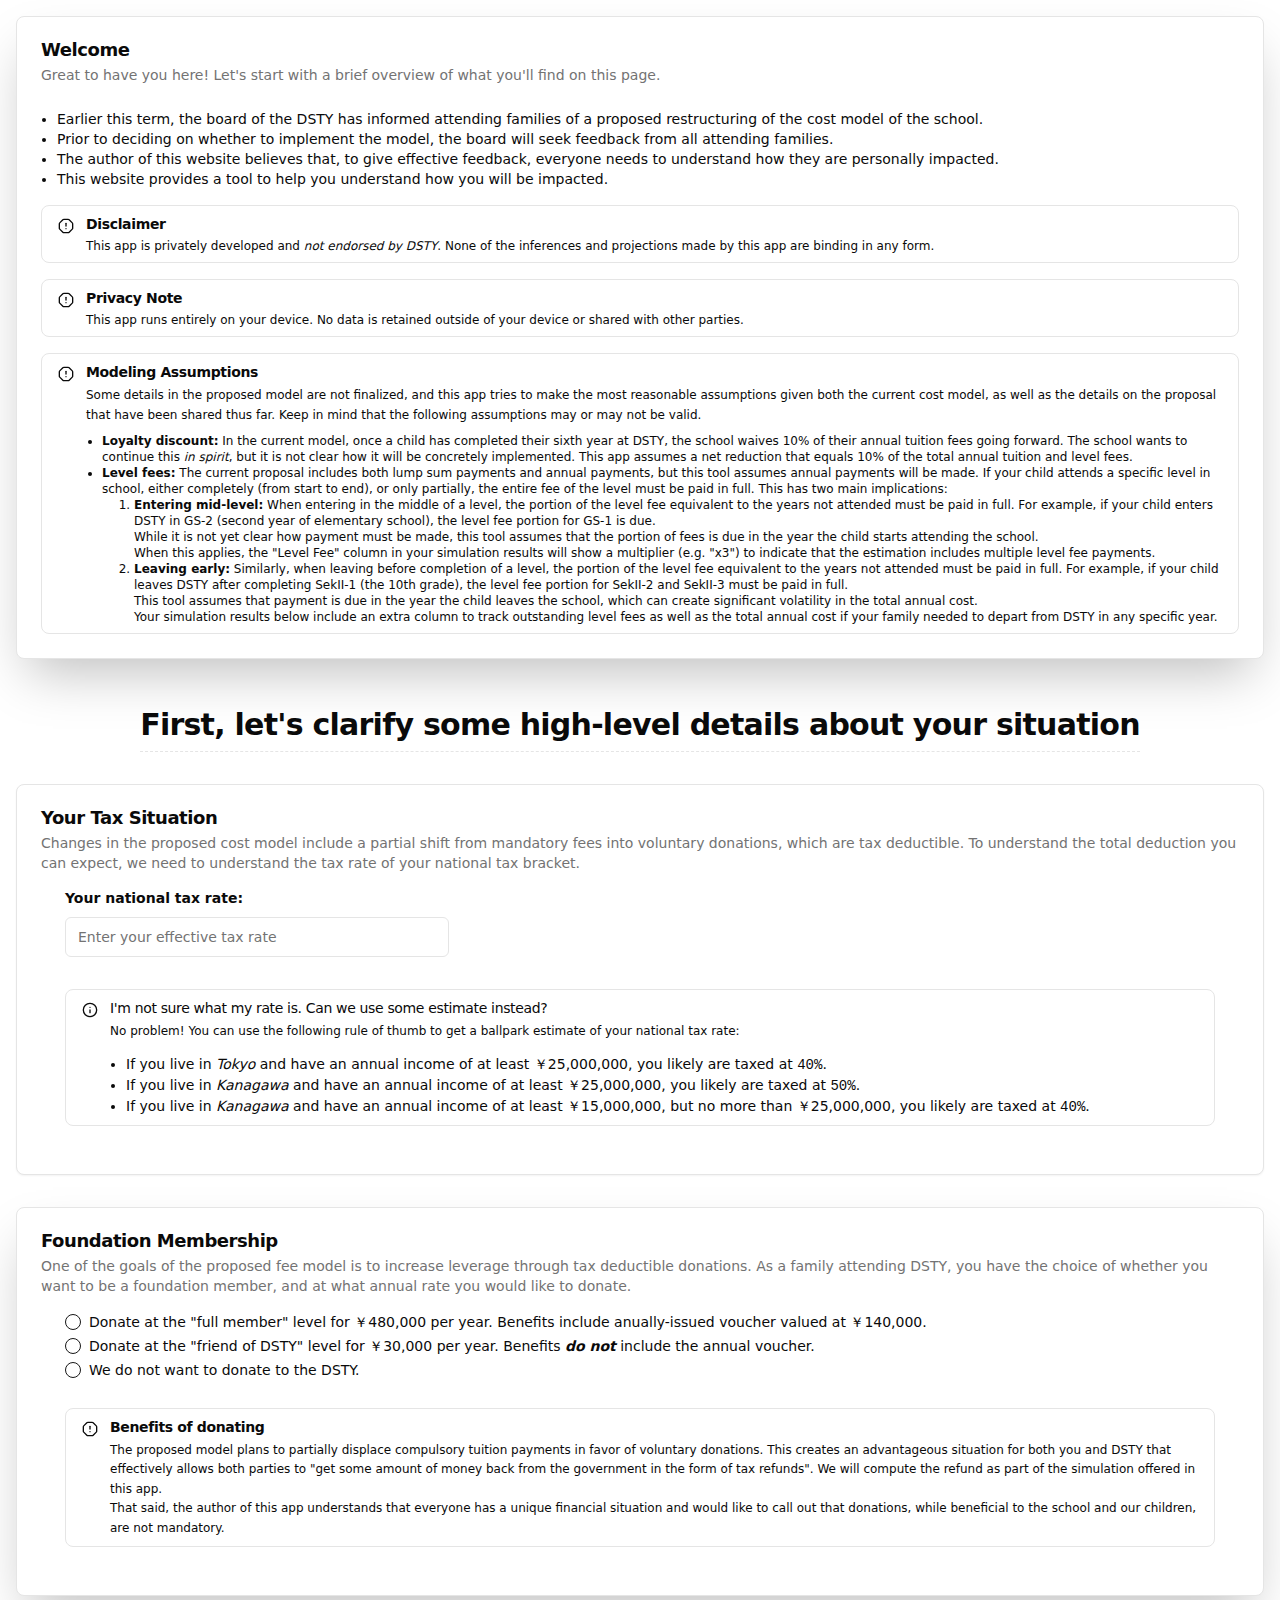
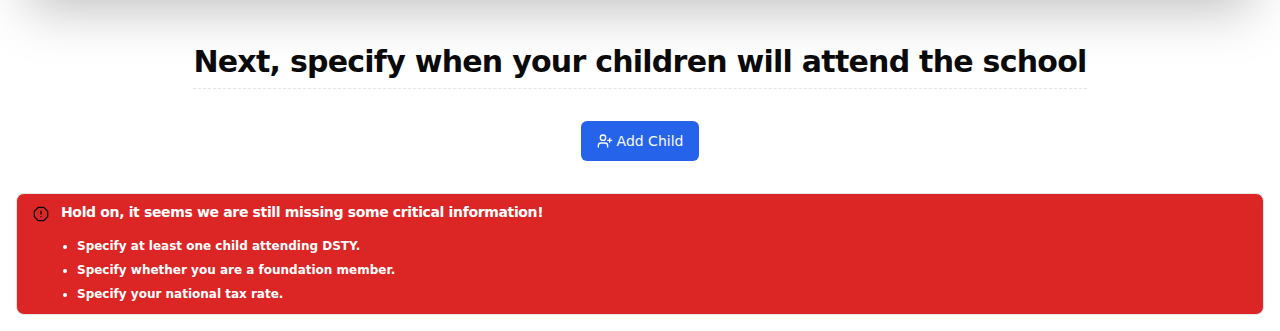
==== dsty-cost/index.html @ f6eeacec "Deployment" ====
<!doctype html>
<html lang="en">
	<head>
		<meta charset="utf-8" />
		<link rel="icon" href="./favicon.png" />
		<meta name="viewport" content="width=device-width, initial-scale=1" />
		
		<link href="./_app/immutable/assets/0.C9c85RGm.css" rel="stylesheet">
		<link rel="modulepreload" href="./_app/immutable/entry/start.CgI38DtN.js">
		<link rel="modulepreload" href="./_app/immutable/chunks/entry.B5FJJ1nX.js">
		<link rel="modulepreload" href="./_app/immutable/chunks/scheduler.CDht6vrz.js">
		<link rel="modulepreload" href="./_app/immutable/chunks/index.BHd5sWcu.js">
		<link rel="modulepreload" href="./_app/immutable/entry/app.DnILCMfN.js">
		<link rel="modulepreload" href="./_app/immutable/chunks/index.CcpPSAOg.js">
		<link rel="modulepreload" href="./_app/immutable/nodes/0.DzykIVq_.js">
		<link rel="modulepreload" href="./_app/immutable/nodes/2.BL4Ahb6k.js">
	</head>
	<body data-sveltekit-preload-data="hover">
		<div style="display: contents">  <main class="flex flex-col gap-8 p-4"><div class="rounded-lg border bg-card text-card-foreground shadow-2xl"><div class="flex flex-col space-y-1.5 p-6"><h3 class="text-lg font-semibold leading-none tracking-tight">Welcome</h3> <p class="text-sm text-muted-foreground">Great to have you here! Let&#39;s start with a brief overview of what you&#39;ll find on this page.</p></div> <div class="p-6 pt-0 flex flex-col gap-4"><ul class="list-disc pl-4 text-sm" data-svelte-h="svelte-hbe5k3"><li>Earlier this term, the board of the DSTY has informed attending families of a proposed
				restructuring of the cost model of the school.</li> <li>Prior to deciding on whether to implement the model, the board will seek feedback from all
				attending families.</li> <li>The author of this website believes that, to give effective feedback, everyone needs to
				understand how they are personally impacted.</li> <li>This website provides a tool to help you understand how you will be impacted.</li></ul> <div class="[&amp;>svg]:text-foreground relative w-full rounded-lg border [&amp;:has(svg)]:pl-11 [&amp;>svg+div]:translate-y-[-3px] [&amp;>svg]:absolute [&amp;>svg]:left-4 [&amp;>svg]:top-4 bg-background text-foreground p-2" role="alert"><svg xmlns="http://www.w3.org/2000/svg" width="24" height="24" viewBox="0 0 24 24" fill="none" stroke="currentColor" stroke-width="2" stroke-linecap="round" stroke-linejoin="round" class="lucide-icon lucide lucide-octagon-alert -mt-1 h-4 w-4"><path d="M12 16h.01"></path><path d="M12 8v4"></path><path d="M15.312 2a2 2 0 0 1 1.414.586l4.688 4.688A2 2 0 0 1 22 8.688v6.624a2 2 0 0 1-.586 1.414l-4.688 4.688a2 2 0 0 1-1.414.586H8.688a2 2 0 0 1-1.414-.586l-4.688-4.688A2 2 0 0 1 2 15.312V8.688a2 2 0 0 1 .586-1.414l4.688-4.688A2 2 0 0 1 8.688 2z"></path></svg> <h5 class="mb-1 tracking-tight text-sm font-bold">Disclaimer</h5> <div class="[&amp;_p]:leading-relaxed text-xs">This app is privately developed and <i data-svelte-h="svelte-8dtnnm">not endorsed by DSTY</i>. None of the inferences and
				projections made by this app are binding in any form.</div></div> <div class="[&amp;>svg]:text-foreground relative w-full rounded-lg border [&amp;:has(svg)]:pl-11 [&amp;>svg+div]:translate-y-[-3px] [&amp;>svg]:absolute [&amp;>svg]:left-4 [&amp;>svg]:top-4 bg-background text-foreground p-2" role="alert"><svg xmlns="http://www.w3.org/2000/svg" width="24" height="24" viewBox="0 0 24 24" fill="none" stroke="currentColor" stroke-width="2" stroke-linecap="round" stroke-linejoin="round" class="lucide-icon lucide lucide-octagon-alert -mt-1 h-4 w-4"><path d="M12 16h.01"></path><path d="M12 8v4"></path><path d="M15.312 2a2 2 0 0 1 1.414.586l4.688 4.688A2 2 0 0 1 22 8.688v6.624a2 2 0 0 1-.586 1.414l-4.688 4.688a2 2 0 0 1-1.414.586H8.688a2 2 0 0 1-1.414-.586l-4.688-4.688A2 2 0 0 1 2 15.312V8.688a2 2 0 0 1 .586-1.414l4.688-4.688A2 2 0 0 1 8.688 2z"></path></svg> <h5 class="mb-1 tracking-tight text-sm font-bold">Privacy Note</h5> <div class="[&amp;_p]:leading-relaxed text-xs">This app runs entirely on your device. No data is retained outside of your device or shared
				with other parties.</div></div> <div class="[&amp;>svg]:text-foreground relative w-full rounded-lg border [&amp;:has(svg)]:pl-11 [&amp;>svg+div]:translate-y-[-3px] [&amp;>svg]:absolute [&amp;>svg]:left-4 [&amp;>svg]:top-4 bg-background text-foreground p-2" role="alert"><svg xmlns="http://www.w3.org/2000/svg" width="24" height="24" viewBox="0 0 24 24" fill="none" stroke="currentColor" stroke-width="2" stroke-linecap="round" stroke-linejoin="round" class="lucide-icon lucide lucide-octagon-alert -mt-1 h-4 w-4"><path d="M12 16h.01"></path><path d="M12 8v4"></path><path d="M15.312 2a2 2 0 0 1 1.414.586l4.688 4.688A2 2 0 0 1 22 8.688v6.624a2 2 0 0 1-.586 1.414l-4.688 4.688a2 2 0 0 1-1.414.586H8.688a2 2 0 0 1-1.414-.586l-4.688-4.688A2 2 0 0 1 2 15.312V8.688a2 2 0 0 1 .586-1.414l4.688-4.688A2 2 0 0 1 8.688 2z"></path></svg> <h5 class="mb-1 tracking-tight text-sm font-bold">Modeling Assumptions</h5> <div class="[&amp;_p]:leading-relaxed text-xs"><p data-svelte-h="svelte-169e4t6">Some details in the proposed model are not finalized, and this app tries to make the most
					reasonable assumptions given both the current cost model, as well as the details on the
					proposal that have been shared thus far. Keep in mind that the following assumptions may
					or may not be valid.</p> <ul class="list-disc pl-4 pt-2 text-xs" data-svelte-h="svelte-1ba62sz"><li><b>Loyalty discount:</b> In the current model, once a child has completed their sixth
						year at DSTY, the school waives 10% of their annual tuition fees going forward. The
						school wants to continue this <i>in spirit</i>, but it is not clear how it will be
						concretely implemented. This app assumes a net reduction that equals 10% of the total
						annual tuition and level fees.</li> <li><b>Level fees:</b> The current proposal includes both lump sum payments and annual
						payments, but this tool assumes annual payments will be made. If your child attends a
						specific level in school, either completely (from start to end), or only partially, the
						entire fee of the level must be paid in full. This has two main implications:
						<ul class="list-decimal pl-8"><li><b>Entering mid-level:</b> When entering in the middle of a level, the portion of
								the level fee equivalent to the years not attended must be paid in full. For
								example, if your child enters DSTY in GS-2 (second year of elementary school), the
								level fee portion for GS-1 is due.
								<br>
								While it is not yet clear how payment must be made, this tool assumes that the portion
								of fees is due in the year the child starts attending the school.
								<br>
								When this applies, the &quot;Level Fee&quot; column in your simulation results will show a multiplier
								(e.g. &quot;x3&quot;) to indicate that the estimation includes multiple level fee payments.</li> <li><b>Leaving early:</b> Similarly, when leaving before completion of a level, the
								portion of the level fee equivalent to the years not attended must be paid in full.
								For example, if your child leaves DSTY after completing SekII-1 (the 10th grade),
								the level fee portion for SekII-2 and SekII-3 must be paid in full.
								<br>
								This tool assumes that payment is due in the year the child leaves the school, which
								can create significant volatility in the total annual cost.
								<br>
								Your simulation results below include an extra column to track outstanding level fees
								as well as the total annual cost if your family needed to depart from DSTY in any specific
								year.</li></ul></li></ul></div></div></div></div> <div class="flex w-full justify-center px-2 pt-4"><h2 class="mt-10 scroll-m-20 border-b border-dashed pb-2 text-3xl font-semibold tracking-tight transition-colors first:mt-0">First, let's clarify some high-level details about your situation</h2></div> <div class="rounded-lg border bg-card text-card-foreground shadow-sm"><div class="flex flex-col space-y-1.5 p-6"><h3 class="text-lg font-semibold leading-none tracking-tight">Your Tax Situation</h3> <p class="text-sm text-muted-foreground"><p class="pb-3" data-svelte-h="svelte-1o4c3oq">Changes in the proposed cost model include a partial shift from mandatory fees into
				voluntary donations, which are tax deductible. To understand the total deduction you can
				expect, we need to understand the tax rate of your national tax bracket.</p></p> <div class="p-6 pt-0 flex flex-col gap-8"><div class="flex w-full max-w-sm flex-col"><label data-melt-label="" data-label-root="" class="text-sm leading-none peer-disabled:cursor-not-allowed peer-disabled:opacity-70 font-bold" for="tax-rate">Your national tax rate:</label> <input class="flex h-10 w-full rounded-md border border-input bg-background px-3 py-2 text-sm ring-offset-background file:border-0 file:bg-transparent file:text-sm file:font-medium placeholder:text-muted-foreground focus-visible:outline-none focus-visible:ring-2 focus-visible:ring-ring focus-visible:ring-offset-2 disabled:cursor-not-allowed disabled:opacity-50 mt-3" id="tax-rate" placeholder="Enter your effective tax rate" type="number" min="0" max="100"></div> <div class="[&amp;>svg]:text-foreground relative w-full rounded-lg border [&amp;:has(svg)]:pl-11 [&amp;>svg+div]:translate-y-[-3px] [&amp;>svg]:absolute [&amp;>svg]:left-4 [&amp;>svg]:top-4 bg-background text-foreground p-2" role="alert"><svg xmlns="http://www.w3.org/2000/svg" width="24" height="24" viewBox="0 0 24 24" fill="none" stroke="currentColor" stroke-width="2" stroke-linecap="round" stroke-linejoin="round" class="lucide-icon lucide lucide-info -mt-1 h-4 w-4"><circle cx="12" cy="12" r="10"></circle><path d="M12 16v-4"></path><path d="M12 8h.01"></path></svg> <h5 class="mb-1 font-medium tracking-tight text-sm">I&#39;m not sure what my rate is. Can we use some estimate instead?</h5> <div class="[&amp;_p]:leading-relaxed text-xs"><p class="pb-3" data-svelte-h="svelte-c4siwm">No problem! You can use the following rule of thumb to get a ballpark estimate of your
						national tax rate:</p> <ul class="list-disc pl-4 text-sm"><li>If you live in <i data-svelte-h="svelte-mesofc">Tokyo</i> and have an annual income of at least ￥25,000,000, you likely are taxed at <code data-svelte-h="svelte-v0n79n">40%</code>.</li> <li>If you live in <i data-svelte-h="svelte-hnljln">Kanagawa</i> and have an annual income of at least ￥25,000,000, you likely are taxed at <code data-svelte-h="svelte-h5yx5q">50%</code>.</li> <li>If you live in <i data-svelte-h="svelte-hnljln">Kanagawa</i> and have an annual income of at least ￥15,000,000, but no more than ￥25,000,000, you likely are taxed at <code data-svelte-h="svelte-v0n79n">40%</code>.</li></ul></div></div></div></div></div> <div class="rounded-lg border bg-card text-card-foreground shadow-2xl"><div class="flex flex-col space-y-1.5 p-6"><h3 class="text-lg font-semibold leading-none tracking-tight">Foundation Membership</h3> <p class="text-sm text-muted-foreground">One of the goals of the proposed fee model is to increase leverage through tax deductible
			donations. As a family attending DSTY, you have the choice of whether you want to be a
			foundation member, and at what annual rate you would like to donate.</p> <div class="p-6 pt-0 flex flex-col gap-4"><div role="radiogroup" aria-required="false" data-orientation="vertical" data-melt-radio-group="" data-radio-group-root="" class="grid gap-2 pt-3"><div class="flex items-center gap-1"><button data-value="full" data-orientation="vertical" data-state="unchecked" aria-checked="false" type="button" role="radio" tabindex="0" data-melt-radio-group-item="" data-radio-group-item="" class="aspect-square h-4 w-4 rounded-full border border-primary text-primary ring-offset-background focus:outline-none focus-visible:ring-2 focus-visible:ring-ring focus-visible:ring-offset-2 disabled:cursor-not-allowed disabled:opacity-50 shrink-0" id="r1"><div class="flex items-center justify-center"><div data-radio-group-item-indicator=""></div></div></button> <label data-melt-label="" data-label-root="" class="text-sm font-medium leading-none peer-disabled:cursor-not-allowed peer-disabled:opacity-70 pl-1" for="r1">Donate at the &quot;full member&quot; level for ￥480,000 per year. Benefits include anually-issued
						voucher valued at ￥140,000.</label></div> <div class="flex items-center gap-1"><button data-value="reduced" data-orientation="vertical" data-state="unchecked" aria-checked="false" type="button" role="radio" tabindex="-1" data-melt-radio-group-item="" data-radio-group-item="" class="aspect-square h-4 w-4 rounded-full border border-primary text-primary ring-offset-background focus:outline-none focus-visible:ring-2 focus-visible:ring-ring focus-visible:ring-offset-2 disabled:cursor-not-allowed disabled:opacity-50 shrink-0" id="r1"><div class="flex items-center justify-center"><div data-radio-group-item-indicator=""></div></div></button> <label data-melt-label="" data-label-root="" class="text-sm font-medium leading-none peer-disabled:cursor-not-allowed peer-disabled:opacity-70 pl-1" for="r1">Donate at the &quot;friend of DSTY&quot; level for ￥30,000 per year. Benefits
						<b data-svelte-h="svelte-301epp"><i>do not</i></b> include the annual voucher.</label></div> <div class="flex items-center gap-1"><button data-value="none" data-orientation="vertical" data-state="unchecked" aria-checked="false" type="button" role="radio" tabindex="-1" data-melt-radio-group-item="" data-radio-group-item="" class="aspect-square h-4 w-4 rounded-full border border-primary text-primary ring-offset-background focus:outline-none focus-visible:ring-2 focus-visible:ring-ring focus-visible:ring-offset-2 disabled:cursor-not-allowed disabled:opacity-50 shrink-0" id="r1"><div class="flex items-center justify-center"><div data-radio-group-item-indicator=""></div></div></button> <label data-melt-label="" data-label-root="" class="text-sm font-medium leading-none peer-disabled:cursor-not-allowed peer-disabled:opacity-70 pl-1" for="r1">We do not want to donate to the DSTY.</label></div></div></div> <div class="flex items-center p-6 pt-0"><div class="[&amp;>svg]:text-foreground relative w-full rounded-lg border [&amp;:has(svg)]:pl-11 [&amp;>svg+div]:translate-y-[-3px] [&amp;>svg]:absolute [&amp;>svg]:left-4 [&amp;>svg]:top-4 bg-background text-foreground p-2" role="alert"><svg xmlns="http://www.w3.org/2000/svg" width="24" height="24" viewBox="0 0 24 24" fill="none" stroke="currentColor" stroke-width="2" stroke-linecap="round" stroke-linejoin="round" class="lucide-icon lucide lucide-octagon-alert -mt-1 h-4 w-4"><path d="M12 16h.01"></path><path d="M12 8v4"></path><path d="M15.312 2a2 2 0 0 1 1.414.586l4.688 4.688A2 2 0 0 1 22 8.688v6.624a2 2 0 0 1-.586 1.414l-4.688 4.688a2 2 0 0 1-1.414.586H8.688a2 2 0 0 1-1.414-.586l-4.688-4.688A2 2 0 0 1 2 15.312V8.688a2 2 0 0 1 .586-1.414l4.688-4.688A2 2 0 0 1 8.688 2z"></path></svg> <h5 class="mb-1 tracking-tight text-sm font-bold">Benefits of donating</h5> <div class="[&amp;_p]:leading-relaxed text-xs"><p data-svelte-h="svelte-t7qysv">The proposed model plans to partially displace compulsory tuition payments in favor of
						voluntary donations. This creates an advantageous situation for both you and DSTY that
						effectively allows both parties to &quot;get some amount of money back from the government in
						the form of tax refunds&quot;. We will compute the refund as part of the simulation offered
						in this app.</p> <p data-svelte-h="svelte-12tqvy">That said, the author of this app understands that everyone has a unique financial
						situation and would like to call out that donations, while beneficial to the school and
						our children, are not mandatory.</p></div></div></div></div></div>  <div class="flex w-full justify-center px-2 pt-4"><h2 class="mt-10 scroll-m-20 border-b border-dashed pb-2 text-3xl font-semibold tracking-tight transition-colors first:mt-0">Next, specify when your children will attend the school</h2></div>  <div class="flex justify-center"> <button type="button" tabindex="0" class="ring-offset-background focus-visible:ring-ring justify-center whitespace-nowrap rounded-md text-sm font-medium transition-colors focus-visible:outline-none focus-visible:ring-2 focus-visible:ring-offset-2 disabled:pointer-events-none disabled:opacity-50 text-primary-foreground hover:bg-primary/90 h-10 px-4 py-2 flex items-center gap-1 bg-blue-600" data-button-root=""><svg xmlns="http://www.w3.org/2000/svg" width="24" height="24" viewBox="0 0 24 24" fill="none" stroke="currentColor" stroke-width="2" stroke-linecap="round" stroke-linejoin="round" class="lucide-icon lucide lucide-user-plus h-4 w-4"><path d="M16 21v-2a4 4 0 0 0-4-4H6a4 4 0 0 0-4 4v2"></path><circle cx="9" cy="7" r="4"></circle><line x1="19" x2="19" y1="8" y2="14"></line><line x1="22" x2="16" y1="11" y2="11"></line></svg> <span data-svelte-h="svelte-1vqp5t">Add Child</span></button></div> <div class="[&amp;>svg]:text-foreground relative w-full rounded-lg border [&amp;:has(svg)]:pl-11 [&amp;>svg+div]:translate-y-[-3px] [&amp;>svg]:absolute [&amp;>svg]:left-4 [&amp;>svg]:top-4 bg-red-600 p-2 font-semibold text-white" role="alert"><svg xmlns="http://www.w3.org/2000/svg" width="24" height="24" viewBox="0 0 24 24" fill="none" stroke="currentColor" stroke-width="2" stroke-linecap="round" stroke-linejoin="round" class="lucide-icon lucide lucide-octagon-alert -mt-1 h-4 w-4"><path d="M12 16h.01"></path><path d="M12 8v4"></path><path d="M15.312 2a2 2 0 0 1 1.414.586l4.688 4.688A2 2 0 0 1 22 8.688v6.624a2 2 0 0 1-.586 1.414l-4.688 4.688a2 2 0 0 1-1.414.586H8.688a2 2 0 0 1-1.414-.586l-4.688-4.688A2 2 0 0 1 2 15.312V8.688a2 2 0 0 1 .586-1.414l4.688-4.688A2 2 0 0 1 8.688 2z"></path></svg> <h5 class="mb-1 tracking-tight text-sm font-semibold">Hold on, it seems we are still missing some critical information!</h5> <div class="[&amp;_p]:leading-relaxed text-xs"><ul class="list-disc pl-4 pt-2 text-xs"><li class="py-1" data-svelte-h="svelte-v7knn3">Specify at least one child attending DSTY.</li> <li class="py-1" data-svelte-h="svelte-1idcud5">Specify whether you are a foundation member.</li> <li class="py-1" data-svelte-h="svelte-1l2izsh">Specify your national tax rate.</li></ul></div></div></main> 
			
			<script>
				{
					__sveltekit_12oyxfg = {
						base: new URL(".", location).pathname.slice(0, -1)
					};

					const element = document.currentScript.parentElement;

					const data = [null,null];

					Promise.all([
						import("./_app/immutable/entry/start.CgI38DtN.js"),
						import("./_app/immutable/entry/app.DnILCMfN.js")
					]).then(([kit, app]) => {
						kit.start(app, element, {
							node_ids: [0, 2],
							data,
							form: null,
							error: null
						});
					});
				}
			</script>
		</div>
	</body>
</html>
---- dsty-cost/_app/immutable/assets/0.C9c85RGm.css ----
*,:before,:after{box-sizing:border-box;border-width:0;border-style:solid;border-color:#e5e7eb}:before,:after{--tw-content: ""}html,:host{line-height:1.5;-webkit-text-size-adjust:100%;-moz-tab-size:4;-o-tab-size:4;tab-size:4;font-family:ui-sans-serif,system-ui,sans-serif,"Apple Color Emoji","Segoe UI Emoji",Segoe UI Symbol,"Noto Color Emoji";font-feature-settings:normal;font-variation-settings:normal;-webkit-tap-highlight-color:transparent}body{margin:0;line-height:inherit}hr{height:0;color:inherit;border-top-width:1px}abbr:where([title]){-webkit-text-decoration:underline dotted;text-decoration:underline dotted}h1,h2,h3,h4,h5,h6{font-size:inherit;font-weight:inherit}a{color:inherit;text-decoration:inherit}b,strong{font-weight:bolder}code,kbd,samp,pre{font-family:ui-monospace,SFMono-Regular,Menlo,Monaco,Consolas,Liberation Mono,Courier New,monospace;font-feature-settings:normal;font-variation-settings:normal;font-size:1em}small{font-size:80%}sub,sup{font-size:75%;line-height:0;position:relative;vertical-align:baseline}sub{bottom:-.25em}sup{top:-.5em}table{text-indent:0;border-color:inherit;border-collapse:collapse}button,input,optgroup,select,textarea{font-family:inherit;font-feature-settings:inherit;font-variation-settings:inherit;font-size:100%;font-weight:inherit;line-height:inherit;letter-spacing:inherit;color:inherit;margin:0;padding:0}button,select{text-transform:none}button,input:where([type=button]),input:where([type=reset]),input:where([type=submit]){-webkit-appearance:button;background-color:transparent;background-image:none}:-moz-focusring{outline:auto}:-moz-ui-invalid{box-shadow:none}progress{vertical-align:baseline}::-webkit-inner-spin-button,::-webkit-outer-spin-button{height:auto}[type=search]{-webkit-appearance:textfield;outline-offset:-2px}::-webkit-search-decoration{-webkit-appearance:none}::-webkit-file-upload-button{-webkit-appearance:button;font:inherit}summary{display:list-item}blockquote,dl,dd,h1,h2,h3,h4,h5,h6,hr,figure,p,pre{margin:0}fieldset{margin:0;padding:0}legend{padding:0}ol,ul,menu{list-style:none;margin:0;padding:0}dialog{padding:0}textarea{resize:vertical}input::-moz-placeholder,textarea::-moz-placeholder{opacity:1;color:#9ca3af}input::placeholder,textarea::placeholder{opacity:1;color:#9ca3af}button,[role=button]{cursor:pointer}:disabled{cursor:default}img,svg,video,canvas,audio,iframe,embed,object{display:block;vertical-align:middle}img,video{max-width:100%;height:auto}[hidden]{display:none}:root{--background: 0 0% 100%;--foreground: 0 0% 3.9%;--muted: 0 0% 96.1%;--muted-foreground: 0 0% 45.1%;--popover: 0 0% 100%;--popover-foreground: 0 0% 3.9%;--card: 0 0% 100%;--card-foreground: 0 0% 3.9%;--border: 0 0% 89.8%;--input: 0 0% 89.8%;--primary: 0 0% 9%;--primary-foreground: 0 0% 98%;--secondary: 0 0% 96.1%;--secondary-foreground: 0 0% 9%;--accent: 0 0% 96.1%;--accent-foreground: 0 0% 9%;--destructive: 0 72.2% 50.6%;--destructive-foreground: 0 0% 98%;--ring: 0 0% 3.9%;--radius: .5rem}.dark{--background: 0 0% 3.9%;--foreground: 0 0% 98%;--muted: 0 0% 14.9%;--muted-foreground: 0 0% 63.9%;--popover: 0 0% 3.9%;--popover-foreground: 0 0% 98%;--card: 0 0% 3.9%;--card-foreground: 0 0% 98%;--border: 0 0% 14.9%;--input: 0 0% 14.9%;--primary: 0 0% 98%;--primary-foreground: 0 0% 9%;--secondary: 0 0% 14.9%;--secondary-foreground: 0 0% 98%;--accent: 0 0% 14.9%;--accent-foreground: 0 0% 98%;--destructive: 0 62.8% 30.6%;--destructive-foreground: 0 0% 98%;--ring: 0 0% 83.1%}*{--tw-border-opacity: 1;border-color:hsl(var(--border) / var(--tw-border-opacity))}body{--tw-bg-opacity: 1;background-color:hsl(var(--background) / var(--tw-bg-opacity));--tw-text-opacity: 1;color:hsl(var(--foreground) / var(--tw-text-opacity))}*,:before,:after{--tw-border-spacing-x: 0;--tw-border-spacing-y: 0;--tw-translate-x: 0;--tw-translate-y: 0;--tw-rotate: 0;--tw-skew-x: 0;--tw-skew-y: 0;--tw-scale-x: 1;--tw-scale-y: 1;--tw-pan-x: ;--tw-pan-y: ;--tw-pinch-zoom: ;--tw-scroll-snap-strictness: proximity;--tw-gradient-from-position: ;--tw-gradient-via-position: ;--tw-gradient-to-position: ;--tw-ordinal: ;--tw-slashed-zero: ;--tw-numeric-figure: ;--tw-numeric-spacing: ;--tw-numeric-fraction: ;--tw-ring-inset: ;--tw-ring-offset-width: 0px;--tw-ring-offset-color: #fff;--tw-ring-color: rgb(59 130 246 / .5);--tw-ring-offset-shadow: 0 0 #0000;--tw-ring-shadow: 0 0 #0000;--tw-shadow: 0 0 #0000;--tw-shadow-colored: 0 0 #0000;--tw-blur: ;--tw-brightness: ;--tw-contrast: ;--tw-grayscale: ;--tw-hue-rotate: ;--tw-invert: ;--tw-saturate: ;--tw-sepia: ;--tw-drop-shadow: ;--tw-backdrop-blur: ;--tw-backdrop-brightness: ;--tw-backdrop-contrast: ;--tw-backdrop-grayscale: ;--tw-backdrop-hue-rotate: ;--tw-backdrop-invert: ;--tw-backdrop-opacity: ;--tw-backdrop-saturate: ;--tw-backdrop-sepia: ;--tw-contain-size: ;--tw-contain-layout: ;--tw-contain-paint: ;--tw-contain-style: }::backdrop{--tw-border-spacing-x: 0;--tw-border-spacing-y: 0;--tw-translate-x: 0;--tw-translate-y: 0;--tw-rotate: 0;--tw-skew-x: 0;--tw-skew-y: 0;--tw-scale-x: 1;--tw-scale-y: 1;--tw-pan-x: ;--tw-pan-y: ;--tw-pinch-zoom: ;--tw-scroll-snap-strictness: proximity;--tw-gradient-from-position: ;--tw-gradient-via-position: ;--tw-gradient-to-position: ;--tw-ordinal: ;--tw-slashed-zero: ;--tw-numeric-figure: ;--tw-numeric-spacing: ;--tw-numeric-fraction: ;--tw-ring-inset: ;--tw-ring-offset-width: 0px;--tw-ring-offset-color: #fff;--tw-ring-color: rgb(59 130 246 / .5);--tw-ring-offset-shadow: 0 0 #0000;--tw-ring-shadow: 0 0 #0000;--tw-shadow: 0 0 #0000;--tw-shadow-colored: 0 0 #0000;--tw-blur: ;--tw-brightness: ;--tw-contrast: ;--tw-grayscale: ;--tw-hue-rotate: ;--tw-invert: ;--tw-saturate: ;--tw-sepia: ;--tw-drop-shadow: ;--tw-backdrop-blur: ;--tw-backdrop-brightness: ;--tw-backdrop-contrast: ;--tw-backdrop-grayscale: ;--tw-backdrop-hue-rotate: ;--tw-backdrop-invert: ;--tw-backdrop-opacity: ;--tw-backdrop-saturate: ;--tw-backdrop-sepia: ;--tw-contain-size: ;--tw-contain-layout: ;--tw-contain-paint: ;--tw-contain-style: }.sr-only{position:absolute;width:1px;height:1px;padding:0;margin:-1px;overflow:hidden;clip:rect(0,0,0,0);white-space:nowrap;border-width:0}.fixed{position:fixed}.absolute{position:absolute}.relative{position:relative}.inset-0{top:0;right:0;bottom:0;left:0}.left-2{left:.5rem}.left-\[50\%\]{left:50%}.right-4{right:1rem}.top-4{top:1rem}.top-\[50\%\]{top:50%}.z-50{z-index:50}.-mx-1{margin-left:-.25rem;margin-right:-.25rem}.mx-\[3px\]{margin-left:3px;margin-right:3px}.my-1{margin-top:.25rem;margin-bottom:.25rem}.-mt-1{margin-top:-.25rem}.mb-1{margin-bottom:.25rem}.mt-10{margin-top:2.5rem}.mt-3{margin-top:.75rem}.mt-4{margin-top:1rem}.flex{display:flex}.inline-flex{display:inline-flex}.table{display:table}.table-caption{display:table-caption}.table-cell{display:table-cell}.table-row{display:table-row}.grid{display:grid}.contents{display:contents}.aspect-square{aspect-ratio:1 / 1}.h-10{height:2.5rem}.h-11{height:2.75rem}.h-12{height:3rem}.h-2\.5{height:.625rem}.h-3{height:.75rem}.h-3\.5{height:.875rem}.h-4{height:1rem}.h-9{height:2.25rem}.h-\[1px\],.h-px{height:1px}.min-h-full{min-height:100%}.w-10{width:2.5rem}.w-2\.5{width:.625rem}.w-3{width:.75rem}.w-3\.5{width:.875rem}.w-4{width:1rem}.w-\[1px\]{width:1px}.w-full{width:100%}.min-w-\[8rem\]{min-width:8rem}.max-w-16{max-width:4rem}.max-w-lg{max-width:32rem}.max-w-sm{max-width:24rem}.flex-1{flex:1 1 0%}.shrink-0{flex-shrink:0}.caption-bottom{caption-side:bottom}.translate-x-\[-50\%\]{--tw-translate-x: -50%;transform:translate(var(--tw-translate-x),var(--tw-translate-y)) rotate(var(--tw-rotate)) skew(var(--tw-skew-x)) skewY(var(--tw-skew-y)) scaleX(var(--tw-scale-x)) scaleY(var(--tw-scale-y))}.translate-y-\[-50\%\]{--tw-translate-y: -50%;transform:translate(var(--tw-translate-x),var(--tw-translate-y)) rotate(var(--tw-rotate)) skew(var(--tw-skew-x)) skewY(var(--tw-skew-y)) scaleX(var(--tw-scale-x)) scaleY(var(--tw-scale-y))}.transform{transform:translate(var(--tw-translate-x),var(--tw-translate-y)) rotate(var(--tw-rotate)) skew(var(--tw-skew-x)) skewY(var(--tw-skew-y)) scaleX(var(--tw-scale-x)) scaleY(var(--tw-scale-y))}.cursor-default{cursor:default}.select-none{-webkit-user-select:none;-moz-user-select:none;user-select:none}.scroll-m-20{scroll-margin:5rem}.list-decimal{list-style-type:decimal}.list-disc{list-style-type:disc}.flex-col{flex-direction:column}.flex-col-reverse{flex-direction:column-reverse}.items-center{align-items:center}.justify-center{justify-content:center}.justify-between{justify-content:space-between}.gap-1{gap:.25rem}.gap-2{gap:.5rem}.gap-3{gap:.75rem}.gap-4{gap:1rem}.gap-8{gap:2rem}.space-y-1\.5>:not([hidden])~:not([hidden]){--tw-space-y-reverse: 0;margin-top:calc(.375rem * calc(1 - var(--tw-space-y-reverse)));margin-bottom:calc(.375rem * var(--tw-space-y-reverse))}.overflow-auto{overflow:auto}.overflow-hidden{overflow:hidden}.whitespace-nowrap{white-space:nowrap}.rounded-full{border-radius:9999px}.rounded-lg{border-radius:var(--radius)}.rounded-md{border-radius:calc(var(--radius) - 2px)}.rounded-sm{border-radius:calc(var(--radius) - 4px)}.border{border-width:1px}.border-b{border-bottom-width:1px}.border-l-2{border-left-width:2px}.border-dashed{border-style:dashed}.border-destructive\/50{border-color:hsl(var(--destructive) / .5)}.border-input{--tw-border-opacity: 1;border-color:hsl(var(--input) / var(--tw-border-opacity))}.border-primary{--tw-border-opacity: 1;border-color:hsl(var(--primary) / var(--tw-border-opacity))}.border-transparent{border-color:transparent}.bg-amber-50{--tw-bg-opacity: 1;background-color:rgb(255 251 235 / var(--tw-bg-opacity))}.bg-background{--tw-bg-opacity: 1;background-color:hsl(var(--background) / var(--tw-bg-opacity))}.bg-background\/80{background-color:hsl(var(--background) / .8)}.bg-blue-600{--tw-bg-opacity: 1;background-color:rgb(37 99 235 / var(--tw-bg-opacity))}.bg-border{--tw-bg-opacity: 1;background-color:hsl(var(--border) / var(--tw-bg-opacity))}.bg-card{--tw-bg-opacity: 1;background-color:hsl(var(--card) / var(--tw-bg-opacity))}.bg-destructive{--tw-bg-opacity: 1;background-color:hsl(var(--destructive) / var(--tw-bg-opacity))}.bg-fuchsia-100{--tw-bg-opacity: 1;background-color:rgb(250 232 255 / var(--tw-bg-opacity))}.bg-lime-100{--tw-bg-opacity: 1;background-color:rgb(236 252 203 / var(--tw-bg-opacity))}.bg-muted{--tw-bg-opacity: 1;background-color:hsl(var(--muted) / var(--tw-bg-opacity))}.bg-orange-50{--tw-bg-opacity: 1;background-color:rgb(255 247 237 / var(--tw-bg-opacity))}.bg-popover{--tw-bg-opacity: 1;background-color:hsl(var(--popover) / var(--tw-bg-opacity))}.bg-primary{--tw-bg-opacity: 1;background-color:hsl(var(--primary) / var(--tw-bg-opacity))}.bg-red-600{--tw-bg-opacity: 1;background-color:rgb(220 38 38 / var(--tw-bg-opacity))}.bg-secondary{--tw-bg-opacity: 1;background-color:hsl(var(--secondary) / var(--tw-bg-opacity))}.bg-teal-50{--tw-bg-opacity: 1;background-color:rgb(240 253 250 / var(--tw-bg-opacity))}.fill-current{fill:currentColor}.p-1{padding:.25rem}.p-2{padding:.5rem}.p-4{padding:1rem}.p-6{padding:1.5rem}.px-2{padding-left:.5rem;padding-right:.5rem}.px-2\.5{padding-left:.625rem;padding-right:.625rem}.px-3{padding-left:.75rem;padding-right:.75rem}.px-4{padding-left:1rem;padding-right:1rem}.px-8{padding-left:2rem;padding-right:2rem}.py-0\.5{padding-top:.125rem;padding-bottom:.125rem}.py-1{padding-top:.25rem;padding-bottom:.25rem}.py-1\.5{padding-top:.375rem;padding-bottom:.375rem}.py-2{padding-top:.5rem;padding-bottom:.5rem}.py-4{padding-top:1rem;padding-bottom:1rem}.pb-2{padding-bottom:.5rem}.pb-3{padding-bottom:.75rem}.pb-4{padding-bottom:1rem}.pl-1{padding-left:.25rem}.pl-4{padding-left:1rem}.pl-8{padding-left:2rem}.pr-2{padding-right:.5rem}.pt-0{padding-top:0}.pt-1{padding-top:.25rem}.pt-2{padding-top:.5rem}.pt-3{padding-top:.75rem}.pt-4{padding-top:1rem}.text-left{text-align:left}.text-center{text-align:center}.align-middle{vertical-align:middle}.text-3xl{font-size:1.875rem;line-height:2.25rem}.text-lg{font-size:1.125rem;line-height:1.75rem}.text-sm{font-size:.875rem;line-height:1.25rem}.text-xs{font-size:.75rem;line-height:1rem}.font-bold{font-weight:700}.font-medium{font-weight:500}.font-semibold{font-weight:600}.italic{font-style:italic}.leading-none{line-height:1}.tracking-tight{letter-spacing:-.025em}.text-card-foreground{--tw-text-opacity: 1;color:hsl(var(--card-foreground) / var(--tw-text-opacity))}.text-current{color:currentColor}.text-destructive{--tw-text-opacity: 1;color:hsl(var(--destructive) / var(--tw-text-opacity))}.text-destructive-foreground{--tw-text-opacity: 1;color:hsl(var(--destructive-foreground) / var(--tw-text-opacity))}.text-foreground{--tw-text-opacity: 1;color:hsl(var(--foreground) / var(--tw-text-opacity))}.text-gray-300{--tw-text-opacity: 1;color:rgb(209 213 219 / var(--tw-text-opacity))}.text-green-600{--tw-text-opacity: 1;color:rgb(22 163 74 / var(--tw-text-opacity))}.text-muted-foreground{--tw-text-opacity: 1;color:hsl(var(--muted-foreground) / var(--tw-text-opacity))}.text-popover-foreground{--tw-text-opacity: 1;color:hsl(var(--popover-foreground) / var(--tw-text-opacity))}.text-primary{--tw-text-opacity: 1;color:hsl(var(--primary) / var(--tw-text-opacity))}.text-primary-foreground{--tw-text-opacity: 1;color:hsl(var(--primary-foreground) / var(--tw-text-opacity))}.text-red-600{--tw-text-opacity: 1;color:rgb(220 38 38 / var(--tw-text-opacity))}.text-secondary-foreground{--tw-text-opacity: 1;color:hsl(var(--secondary-foreground) / var(--tw-text-opacity))}.text-white{--tw-text-opacity: 1;color:rgb(255 255 255 / var(--tw-text-opacity))}.underline-offset-4{text-underline-offset:4px}.opacity-50{opacity:.5}.opacity-70{opacity:.7}.shadow-2xl{--tw-shadow: 0 25px 50px -12px rgb(0 0 0 / .25);--tw-shadow-colored: 0 25px 50px -12px var(--tw-shadow-color);box-shadow:var(--tw-ring-offset-shadow, 0 0 #0000),var(--tw-ring-shadow, 0 0 #0000),var(--tw-shadow)}.shadow-lg{--tw-shadow: 0 10px 15px -3px rgb(0 0 0 / .1), 0 4px 6px -4px rgb(0 0 0 / .1);--tw-shadow-colored: 0 10px 15px -3px var(--tw-shadow-color), 0 4px 6px -4px var(--tw-shadow-color);box-shadow:var(--tw-ring-offset-shadow, 0 0 #0000),var(--tw-ring-shadow, 0 0 #0000),var(--tw-shadow)}.shadow-md{--tw-shadow: 0 4px 6px -1px rgb(0 0 0 / .1), 0 2px 4px -2px rgb(0 0 0 / .1);--tw-shadow-colored: 0 4px 6px -1px var(--tw-shadow-color), 0 2px 4px -2px var(--tw-shadow-color);box-shadow:var(--tw-ring-offset-shadow, 0 0 #0000),var(--tw-ring-shadow, 0 0 #0000),var(--tw-shadow)}.shadow-sm{--tw-shadow: 0 1px 2px 0 rgb(0 0 0 / .05);--tw-shadow-colored: 0 1px 2px 0 var(--tw-shadow-color);box-shadow:var(--tw-ring-offset-shadow, 0 0 #0000),var(--tw-ring-shadow, 0 0 #0000),var(--tw-shadow)}.outline-none{outline:2px solid transparent;outline-offset:2px}.outline{outline-style:solid}.ring-offset-background{--tw-ring-offset-color: hsl(var(--background) / 1)}.blur{--tw-blur: blur(8px);filter:var(--tw-blur) var(--tw-brightness) var(--tw-contrast) var(--tw-grayscale) var(--tw-hue-rotate) var(--tw-invert) var(--tw-saturate) var(--tw-sepia) var(--tw-drop-shadow)}.filter{filter:var(--tw-blur) var(--tw-brightness) var(--tw-contrast) var(--tw-grayscale) var(--tw-hue-rotate) var(--tw-invert) var(--tw-saturate) var(--tw-sepia) var(--tw-drop-shadow)}.backdrop-blur-sm{--tw-backdrop-blur: blur(4px);-webkit-backdrop-filter:var(--tw-backdrop-blur) var(--tw-backdrop-brightness) var(--tw-backdrop-contrast) var(--tw-backdrop-grayscale) var(--tw-backdrop-hue-rotate) var(--tw-backdrop-invert) var(--tw-backdrop-opacity) var(--tw-backdrop-saturate) var(--tw-backdrop-sepia);backdrop-filter:var(--tw-backdrop-blur) var(--tw-backdrop-brightness) var(--tw-backdrop-contrast) var(--tw-backdrop-grayscale) var(--tw-backdrop-hue-rotate) var(--tw-backdrop-invert) var(--tw-backdrop-opacity) var(--tw-backdrop-saturate) var(--tw-backdrop-sepia)}.transition{transition-property:color,background-color,border-color,text-decoration-color,fill,stroke,opacity,box-shadow,transform,filter,-webkit-backdrop-filter;transition-property:color,background-color,border-color,text-decoration-color,fill,stroke,opacity,box-shadow,transform,filter,backdrop-filter;transition-property:color,background-color,border-color,text-decoration-color,fill,stroke,opacity,box-shadow,transform,filter,backdrop-filter,-webkit-backdrop-filter;transition-timing-function:cubic-bezier(.4,0,.2,1);transition-duration:.15s}.transition-all{transition-property:all;transition-timing-function:cubic-bezier(.4,0,.2,1);transition-duration:.15s}.transition-colors{transition-property:color,background-color,border-color,text-decoration-color,fill,stroke;transition-timing-function:cubic-bezier(.4,0,.2,1);transition-duration:.15s}.transition-opacity{transition-property:opacity;transition-timing-function:cubic-bezier(.4,0,.2,1);transition-duration:.15s}.transition-transform{transition-property:transform;transition-timing-function:cubic-bezier(.4,0,.2,1);transition-duration:.15s}.duration-200{transition-duration:.2s}.file\:border-0::file-selector-button{border-width:0px}.file\:bg-transparent::file-selector-button{background-color:transparent}.file\:text-sm::file-selector-button{font-size:.875rem;line-height:1.25rem}.file\:font-medium::file-selector-button{font-weight:500}.placeholder\:text-muted-foreground::-moz-placeholder{--tw-text-opacity: 1;color:hsl(var(--muted-foreground) / var(--tw-text-opacity))}.placeholder\:text-muted-foreground::placeholder{--tw-text-opacity: 1;color:hsl(var(--muted-foreground) / var(--tw-text-opacity))}.first\:mt-0:first-child{margin-top:0}.hover\:bg-accent:hover{--tw-bg-opacity: 1;background-color:hsl(var(--accent) / var(--tw-bg-opacity))}.hover\:bg-destructive\/80:hover{background-color:hsl(var(--destructive) / .8)}.hover\:bg-destructive\/90:hover{background-color:hsl(var(--destructive) / .9)}.hover\:bg-muted\/50:hover{background-color:hsl(var(--muted) / .5)}.hover\:bg-primary\/80:hover{background-color:hsl(var(--primary) / .8)}.hover\:bg-primary\/90:hover{background-color:hsl(var(--primary) / .9)}.hover\:bg-secondary\/80:hover{background-color:hsl(var(--secondary) / .8)}.hover\:text-accent-foreground:hover{--tw-text-opacity: 1;color:hsl(var(--accent-foreground) / var(--tw-text-opacity))}.hover\:underline:hover{text-decoration-line:underline}.hover\:opacity-100:hover{opacity:1}.focus\:outline-none:focus{outline:2px solid transparent;outline-offset:2px}.focus\:ring-2:focus{--tw-ring-offset-shadow: var(--tw-ring-inset) 0 0 0 var(--tw-ring-offset-width) var(--tw-ring-offset-color);--tw-ring-shadow: var(--tw-ring-inset) 0 0 0 calc(2px + var(--tw-ring-offset-width)) var(--tw-ring-color);box-shadow:var(--tw-ring-offset-shadow),var(--tw-ring-shadow),var(--tw-shadow, 0 0 #0000)}.focus\:ring-ring:focus{--tw-ring-opacity: 1;--tw-ring-color: hsl(var(--ring) / var(--tw-ring-opacity))}.focus\:ring-offset-2:focus{--tw-ring-offset-width: 2px}.focus-visible\:outline-none:focus-visible{outline:2px solid transparent;outline-offset:2px}.focus-visible\:ring-2:focus-visible{--tw-ring-offset-shadow: var(--tw-ring-inset) 0 0 0 var(--tw-ring-offset-width) var(--tw-ring-offset-color);--tw-ring-shadow: var(--tw-ring-inset) 0 0 0 calc(2px + var(--tw-ring-offset-width)) var(--tw-ring-color);box-shadow:var(--tw-ring-offset-shadow),var(--tw-ring-shadow),var(--tw-shadow, 0 0 #0000)}.focus-visible\:ring-ring:focus-visible{--tw-ring-opacity: 1;--tw-ring-color: hsl(var(--ring) / var(--tw-ring-opacity))}.focus-visible\:ring-offset-2:focus-visible{--tw-ring-offset-width: 2px}.disabled\:pointer-events-none:disabled{pointer-events:none}.disabled\:cursor-not-allowed:disabled{cursor:not-allowed}.disabled\:opacity-50:disabled{opacity:.5}.peer:disabled~.peer-disabled\:cursor-not-allowed{cursor:not-allowed}.peer:disabled~.peer-disabled\:opacity-70{opacity:.7}.aria-\[invalid\]\:border-destructive[aria-invalid]{--tw-border-opacity: 1;border-color:hsl(var(--destructive) / var(--tw-border-opacity))}.data-\[disabled\]\:pointer-events-none[data-disabled]{pointer-events:none}.data-\[highlighted\]\:bg-accent[data-highlighted],.data-\[state\=open\]\:bg-accent[data-state=open]{--tw-bg-opacity: 1;background-color:hsl(var(--accent) / var(--tw-bg-opacity))}.data-\[state\=selected\]\:bg-muted[data-state=selected]{--tw-bg-opacity: 1;background-color:hsl(var(--muted) / var(--tw-bg-opacity))}.data-\[highlighted\]\:text-accent-foreground[data-highlighted]{--tw-text-opacity: 1;color:hsl(var(--accent-foreground) / var(--tw-text-opacity))}.data-\[state\=open\]\:text-muted-foreground[data-state=open]{--tw-text-opacity: 1;color:hsl(var(--muted-foreground) / var(--tw-text-opacity))}.data-\[disabled\]\:opacity-50[data-disabled]{opacity:.5}.dark\:border-destructive:is(.dark *){--tw-border-opacity: 1;border-color:hsl(var(--destructive) / var(--tw-border-opacity))}@media (min-width: 640px){.sm\:max-w-\[425px\]{max-width:425px}.sm\:flex-row{flex-direction:row}.sm\:justify-end{justify-content:flex-end}.sm\:space-x-2>:not([hidden])~:not([hidden]){--tw-space-x-reverse: 0;margin-right:calc(.5rem * var(--tw-space-x-reverse));margin-left:calc(.5rem * calc(1 - var(--tw-space-x-reverse)))}.sm\:rounded-lg{border-radius:var(--radius)}.sm\:text-left{text-align:left}}@media (min-width: 768px){.md\:w-full{width:100%}}.\[\&\:has\(\[role\=checkbox\]\)\]\:pr-0:has([role=checkbox]){padding-right:0}.\[\&\:has\(svg\)\]\:pl-11:has(svg){padding-left:2.75rem}.\[\&\>span\]\:line-clamp-1>span{overflow:hidden;display:-webkit-box;-webkit-box-orient:vertical;-webkit-line-clamp:1}.data-\[placeholder\]\:\[\&\>span\]\:text-muted-foreground>span[data-placeholder]{--tw-text-opacity: 1;color:hsl(var(--muted-foreground) / var(--tw-text-opacity))}.\[\&\>svg\+div\]\:translate-y-\[-3px\]>svg+div{--tw-translate-y: -3px;transform:translate(var(--tw-translate-x),var(--tw-translate-y)) rotate(var(--tw-rotate)) skew(var(--tw-skew-x)) skewY(var(--tw-skew-y)) scaleX(var(--tw-scale-x)) scaleY(var(--tw-scale-y))}.\[\&\>svg\]\:absolute>svg{position:absolute}.\[\&\>svg\]\:left-4>svg{left:1rem}.\[\&\>svg\]\:top-4>svg{top:1rem}.\[\&\>svg\]\:text-destructive>svg{--tw-text-opacity: 1;color:hsl(var(--destructive) / var(--tw-text-opacity))}.\[\&\>svg\]\:text-foreground>svg{--tw-text-opacity: 1;color:hsl(var(--foreground) / var(--tw-text-opacity))}.\[\&\[data-state\=open\]\>svg\]\:rotate-180[data-state=open]>svg{--tw-rotate: 180deg;transform:translate(var(--tw-translate-x),var(--tw-translate-y)) rotate(var(--tw-rotate)) skew(var(--tw-skew-x)) skewY(var(--tw-skew-y)) scaleX(var(--tw-scale-x)) scaleY(var(--tw-scale-y))}.\[\&_p\]\:leading-relaxed p{line-height:1.625}.\[\&_tr\:last-child\]\:border-0 tr:last-child{border-width:0px}.\[\&_tr\]\:border-b tr{border-bottom-width:1px}
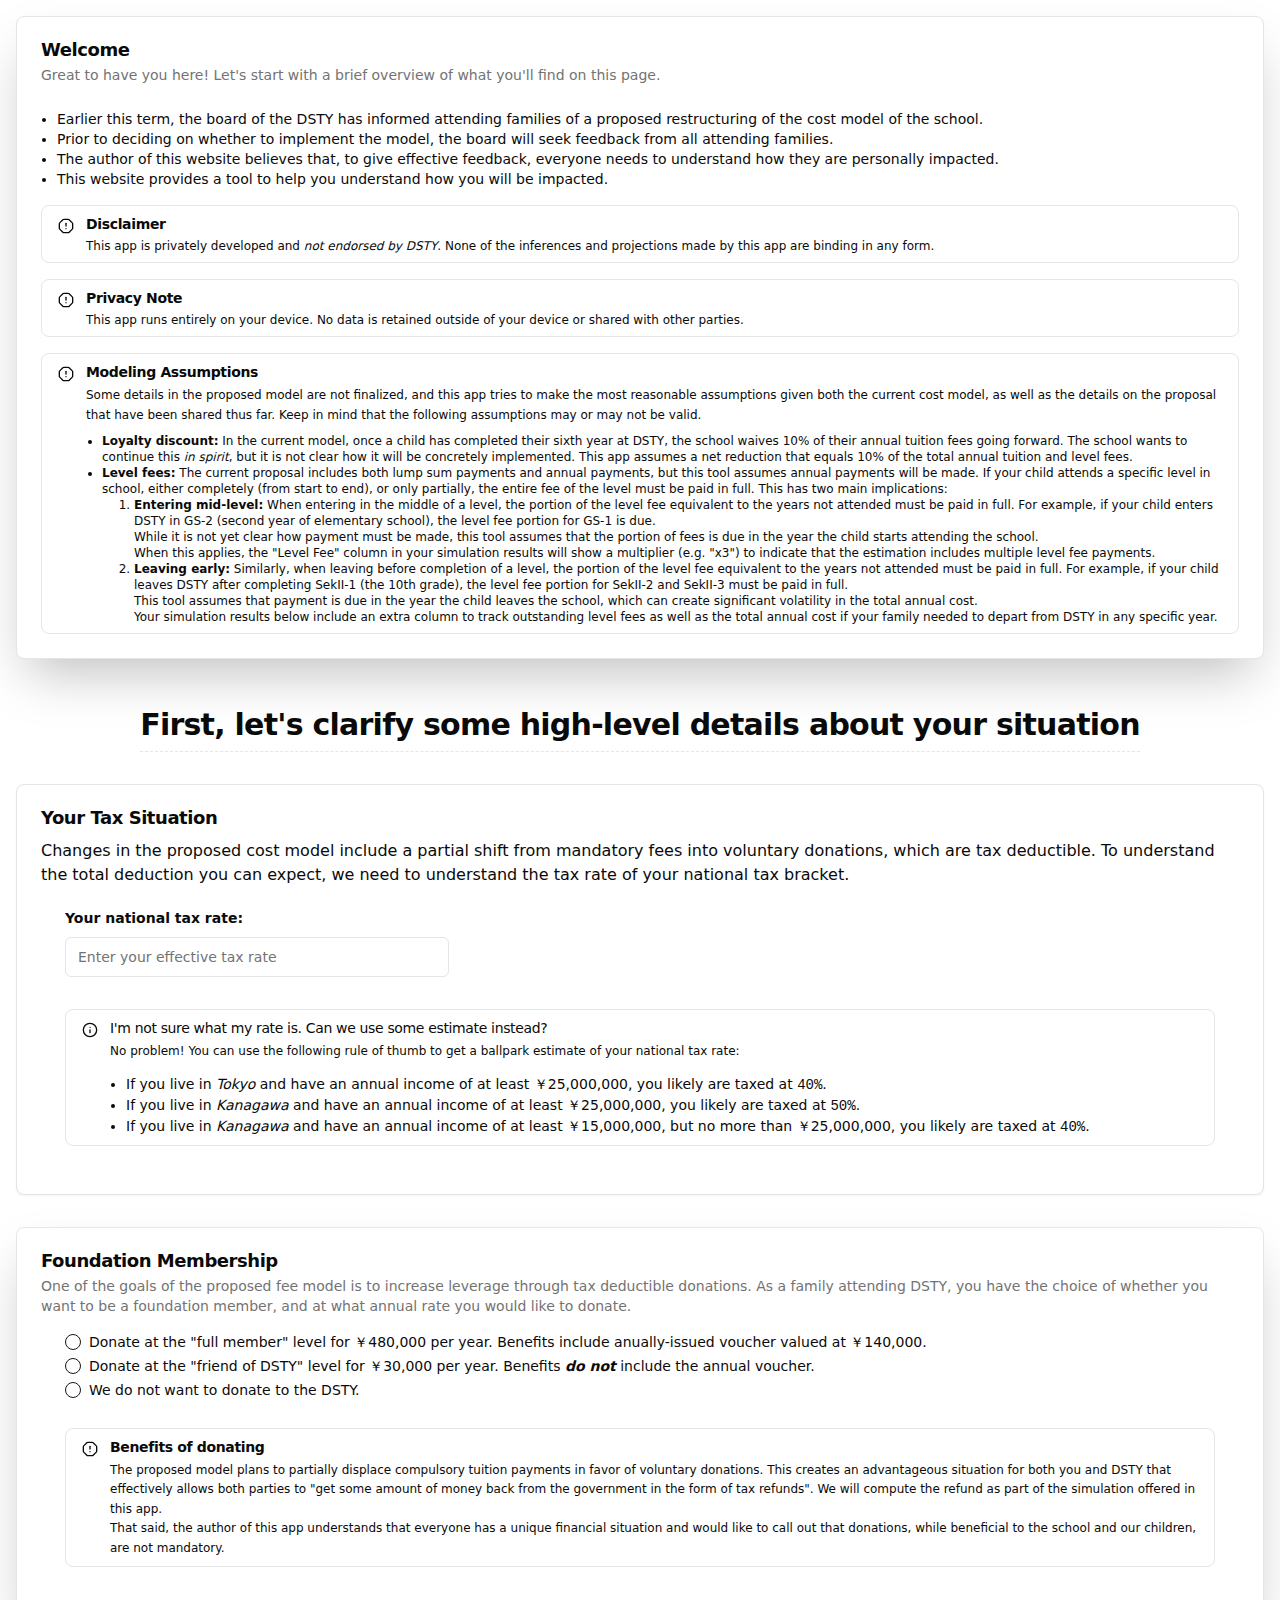
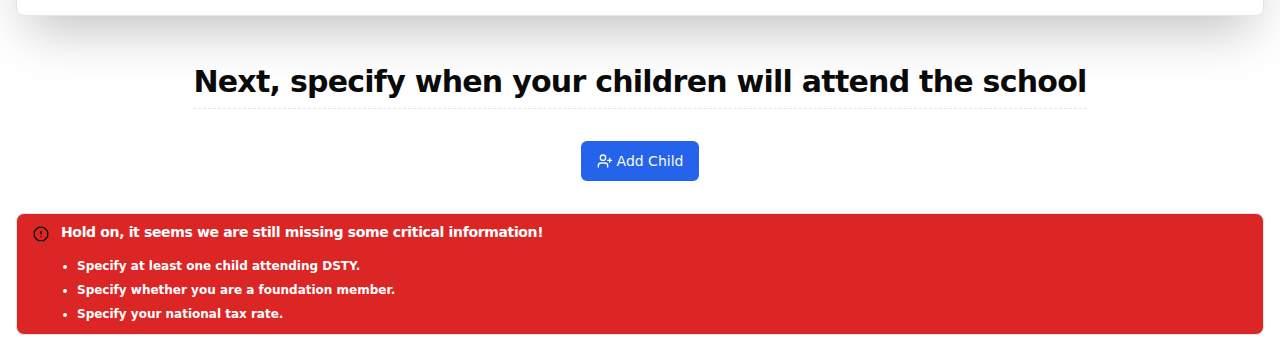
==== commit e02b18a6: "Deployment" ====
--- a/dsty-cost/index.html
+++ b/dsty-cost/index.html
@@ -6,14 +6,14 @@
 		<meta name="viewport" content="width=device-width, initial-scale=1" />
 		
 		<link href="./_app/immutable/assets/0.C9c85RGm.css" rel="stylesheet">
-		<link rel="modulepreload" href="./_app/immutable/entry/start.CgI38DtN.js">
-		<link rel="modulepreload" href="./_app/immutable/chunks/entry.B5FJJ1nX.js">
+		<link rel="modulepreload" href="./_app/immutable/entry/start.D8Zgc1c5.js">
+		<link rel="modulepreload" href="./_app/immutable/chunks/entry.C1jxk8Ck.js">
 		<link rel="modulepreload" href="./_app/immutable/chunks/scheduler.CDht6vrz.js">
 		<link rel="modulepreload" href="./_app/immutable/chunks/index.BHd5sWcu.js">
-		<link rel="modulepreload" href="./_app/immutable/entry/app.DnILCMfN.js">
+		<link rel="modulepreload" href="./_app/immutable/entry/app.5JF7uw3N.js">
 		<link rel="modulepreload" href="./_app/immutable/chunks/index.CcpPSAOg.js">
 		<link rel="modulepreload" href="./_app/immutable/nodes/0.DzykIVq_.js">
-		<link rel="modulepreload" href="./_app/immutable/nodes/2.BL4Ahb6k.js">
+		<link rel="modulepreload" href="./_app/immutable/nodes/2.DCT1G_xz.js">
 	</head>
 	<body data-sveltekit-preload-data="hover">
 		<div style="display: contents">  <main class="flex flex-col gap-8 p-4"><div class="rounded-lg border bg-card text-card-foreground shadow-2xl"><div class="flex flex-col space-y-1.5 p-6"><h3 class="text-lg font-semibold leading-none tracking-tight">Welcome</h3> <p class="text-sm text-muted-foreground">Great to have you here! Let&#39;s start with a brief overview of what you&#39;ll find on this page.</p></div> <div class="p-6 pt-0 flex flex-col gap-4"><ul class="list-disc pl-4 text-sm" data-svelte-h="svelte-hbe5k3"><li>Earlier this term, the board of the DSTY has informed attending families of a proposed
@@ -68,7 +68,7 @@
 			
 			<script>
 				{
-					__sveltekit_12oyxfg = {
+					__sveltekit_1fcbg7t = {
 						base: new URL(".", location).pathname.slice(0, -1)
 					};
 
@@ -77,8 +77,8 @@
 					const data = [null,null];
 
 					Promise.all([
-						import("./_app/immutable/entry/start.CgI38DtN.js"),
-						import("./_app/immutable/entry/app.DnILCMfN.js")
+						import("./_app/immutable/entry/start.D8Zgc1c5.js"),
+						import("./_app/immutable/entry/app.5JF7uw3N.js")
 					]).then(([kit, app]) => {
 						kit.start(app, element, {
 							node_ids: [0, 2],
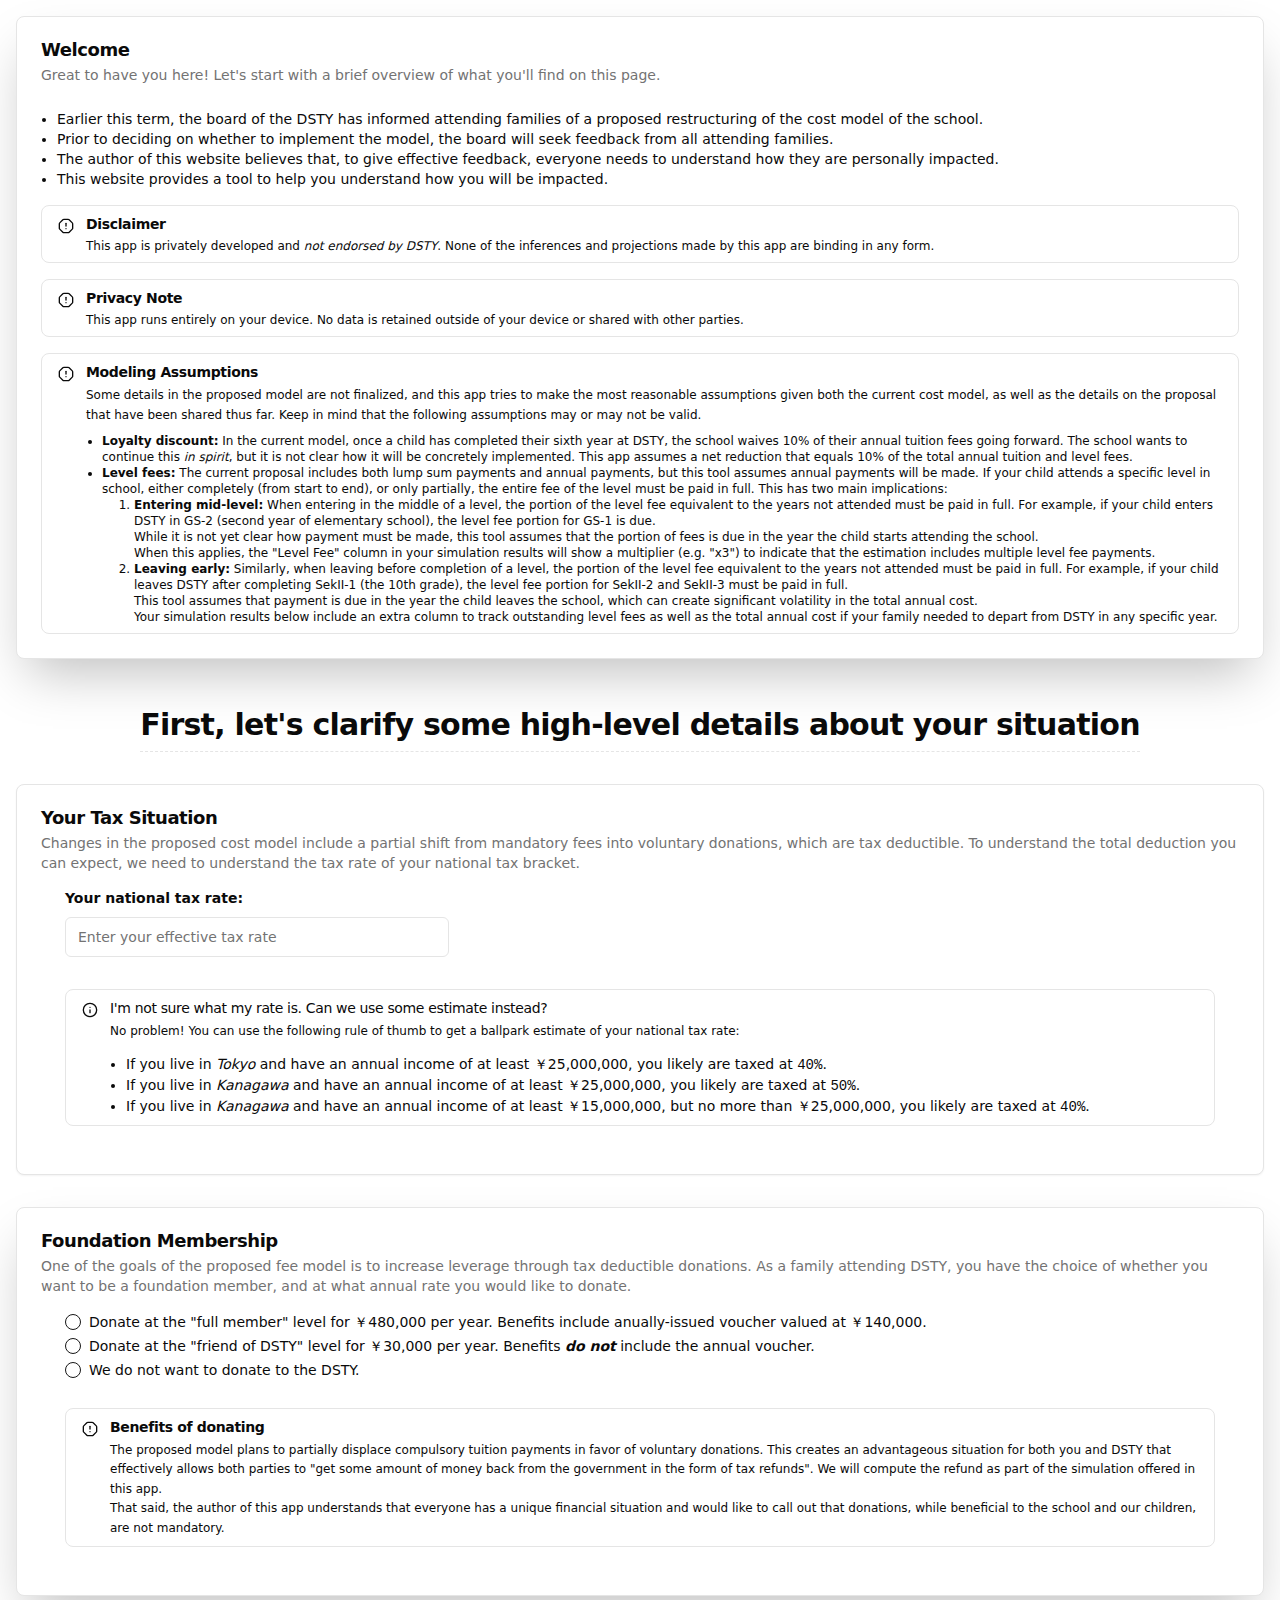
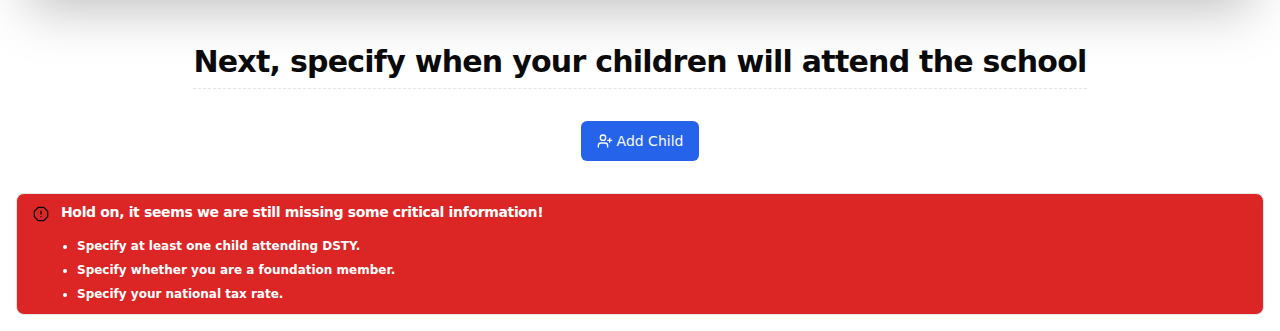
==== commit 2d3dae1a: "Deploy" ====
--- a/dsty-cost/index.html
+++ b/dsty-cost/index.html
@@ -6,11 +6,11 @@
 		<meta name="viewport" content="width=device-width, initial-scale=1" />
 		
 		<link href="./_app/immutable/assets/0.C9c85RGm.css" rel="stylesheet">
-		<link rel="modulepreload" href="./_app/immutable/entry/start.D8Zgc1c5.js">
-		<link rel="modulepreload" href="./_app/immutable/chunks/entry.C1jxk8Ck.js">
+		<link rel="modulepreload" href="./_app/immutable/entry/start.FJuyeb6R.js">
+		<link rel="modulepreload" href="./_app/immutable/chunks/entry.DzkwPhvr.js">
 		<link rel="modulepreload" href="./_app/immutable/chunks/scheduler.CDht6vrz.js">
 		<link rel="modulepreload" href="./_app/immutable/chunks/index.BHd5sWcu.js">
-		<link rel="modulepreload" href="./_app/immutable/entry/app.5JF7uw3N.js">
+		<link rel="modulepreload" href="./_app/immutable/entry/app.Cu65rTE5.js">
 		<link rel="modulepreload" href="./_app/immutable/chunks/index.CcpPSAOg.js">
 		<link rel="modulepreload" href="./_app/immutable/nodes/0.DzykIVq_.js">
 		<link rel="modulepreload" href="./_app/immutable/nodes/2.DCT1G_xz.js">
@@ -68,7 +68,7 @@
 			
 			<script>
 				{
-					__sveltekit_1fcbg7t = {
+					__sveltekit_rfdjbt = {
 						base: new URL(".", location).pathname.slice(0, -1)
 					};
 
@@ -77,8 +77,8 @@
 					const data = [null,null];
 
 					Promise.all([
-						import("./_app/immutable/entry/start.D8Zgc1c5.js"),
-						import("./_app/immutable/entry/app.5JF7uw3N.js")
+						import("./_app/immutable/entry/start.FJuyeb6R.js"),
+						import("./_app/immutable/entry/app.Cu65rTE5.js")
 					]).then(([kit, app]) => {
 						kit.start(app, element, {
 							node_ids: [0, 2],
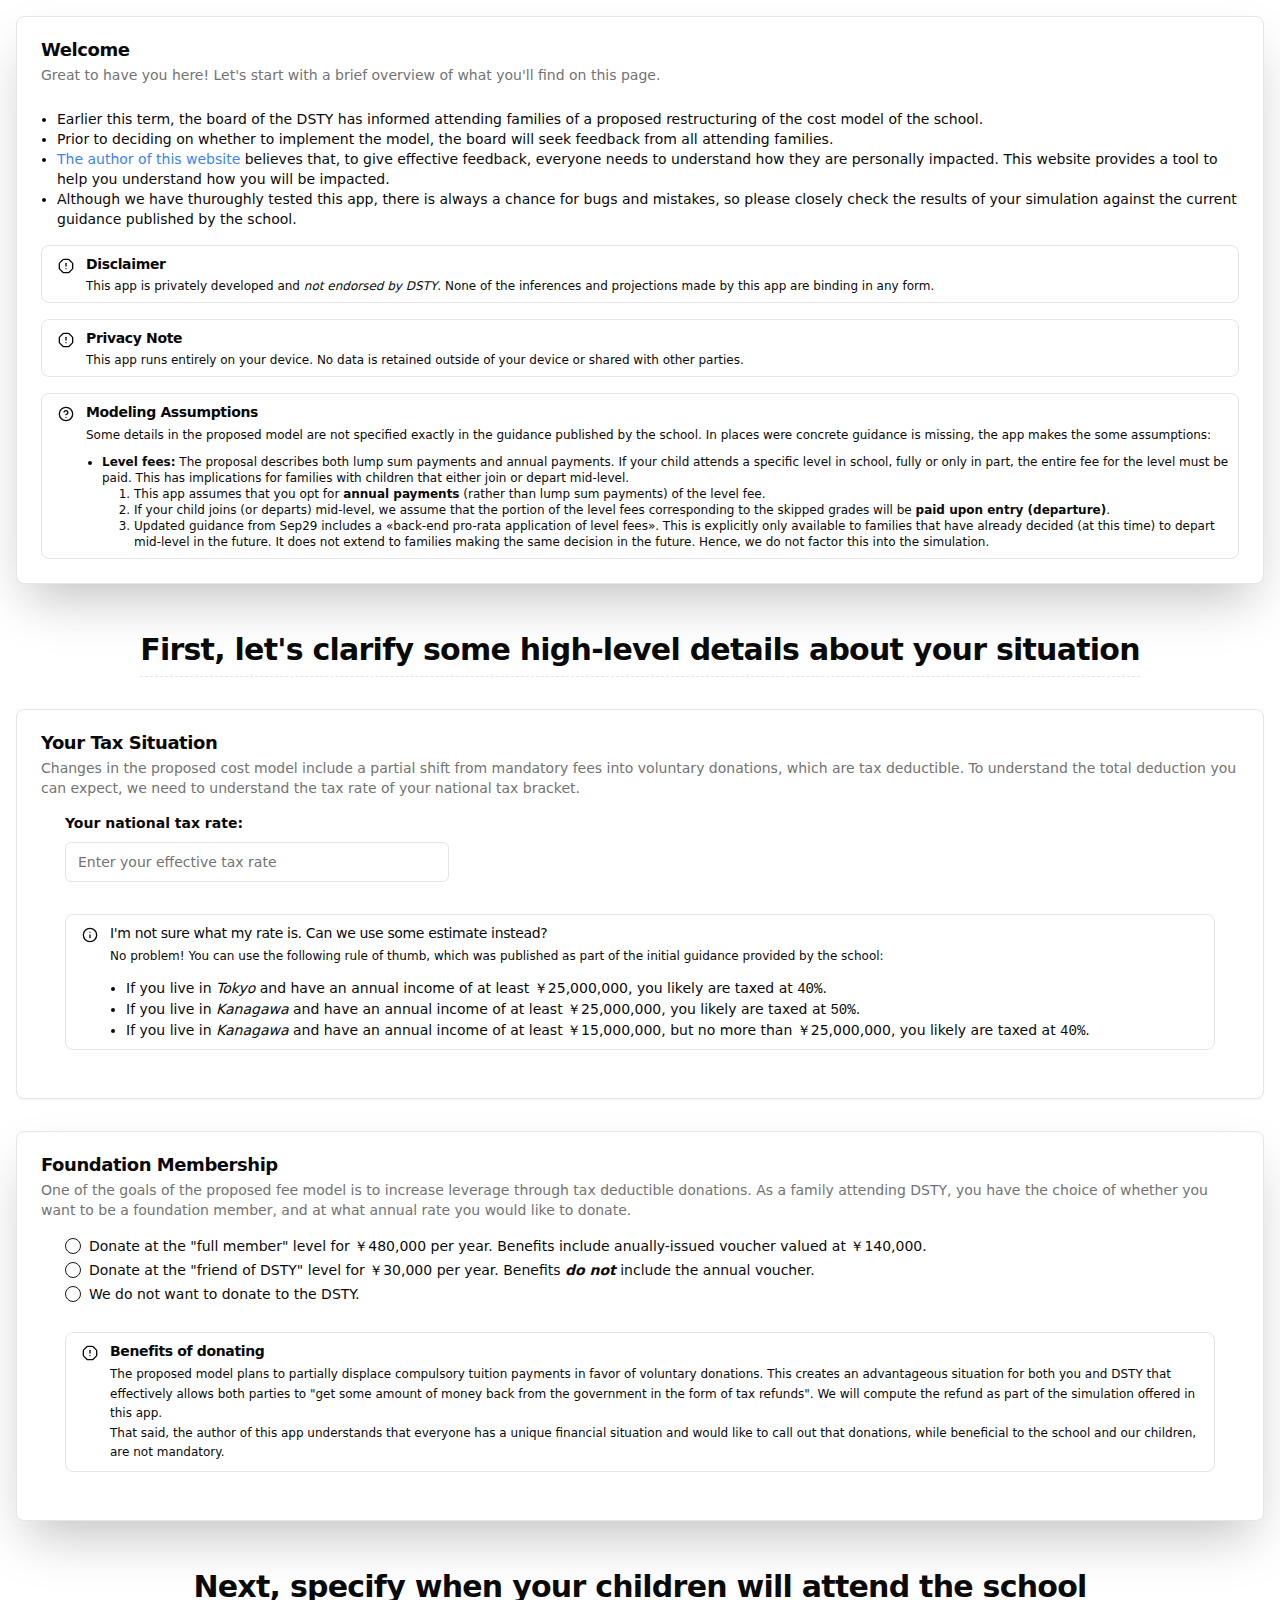
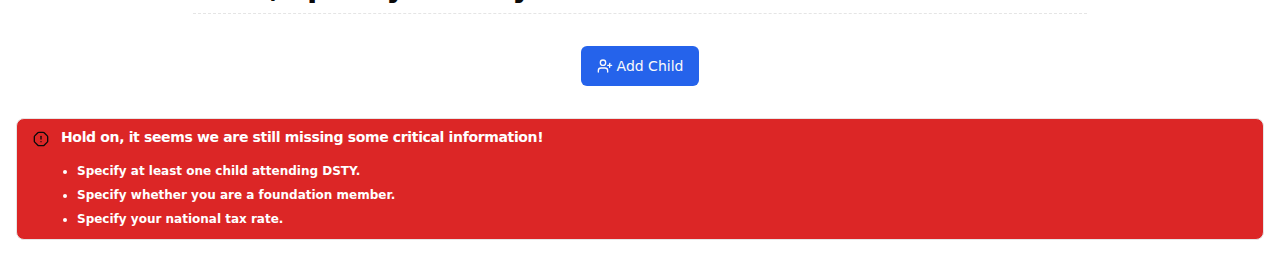
==== commit 83bc83ba: "Deploy" ====
--- a/dsty-cost/index.html
+++ b/dsty-cost/index.html
@@ -5,56 +5,40 @@
 		<link rel="icon" href="./favicon.png" />
 		<meta name="viewport" content="width=device-width, initial-scale=1" />
 		
-		<link href="./_app/immutable/assets/0.C9c85RGm.css" rel="stylesheet">
-		<link rel="modulepreload" href="./_app/immutable/entry/start.FJuyeb6R.js">
-		<link rel="modulepreload" href="./_app/immutable/chunks/entry.DzkwPhvr.js">
+		<link href="./_app/immutable/assets/0.A4K_0PIc.css" rel="stylesheet">
+		<link rel="modulepreload" href="./_app/immutable/entry/start.DGhAwchd.js">
+		<link rel="modulepreload" href="./_app/immutable/chunks/entry.ir_pSrhk.js">
 		<link rel="modulepreload" href="./_app/immutable/chunks/scheduler.CDht6vrz.js">
 		<link rel="modulepreload" href="./_app/immutable/chunks/index.BHd5sWcu.js">
-		<link rel="modulepreload" href="./_app/immutable/entry/app.Cu65rTE5.js">
+		<link rel="modulepreload" href="./_app/immutable/entry/app.BxS9vFQP.js">
 		<link rel="modulepreload" href="./_app/immutable/chunks/index.CcpPSAOg.js">
-		<link rel="modulepreload" href="./_app/immutable/nodes/0.DzykIVq_.js">
-		<link rel="modulepreload" href="./_app/immutable/nodes/2.DCT1G_xz.js">
+		<link rel="modulepreload" href="./_app/immutable/nodes/0.D5Y5LzyW.js">
+		<link rel="modulepreload" href="./_app/immutable/nodes/2.BJzS_FfL.js">
 	</head>
 	<body data-sveltekit-preload-data="hover">
-		<div style="display: contents">  <main class="flex flex-col gap-8 p-4"><div class="rounded-lg border bg-card text-card-foreground shadow-2xl"><div class="flex flex-col space-y-1.5 p-6"><h3 class="text-lg font-semibold leading-none tracking-tight">Welcome</h3> <p class="text-sm text-muted-foreground">Great to have you here! Let&#39;s start with a brief overview of what you&#39;ll find on this page.</p></div> <div class="p-6 pt-0 flex flex-col gap-4"><ul class="list-disc pl-4 text-sm" data-svelte-h="svelte-hbe5k3"><li>Earlier this term, the board of the DSTY has informed attending families of a proposed
+		<div style="display: contents">  <main class="flex flex-col gap-8 p-4"><div class="rounded-lg border bg-card text-card-foreground shadow-2xl"><div class="flex flex-col space-y-1.5 p-6"><h3 class="text-lg font-semibold leading-none tracking-tight">Welcome</h3> <p class="text-sm text-muted-foreground">Great to have you here! Let&#39;s start with a brief overview of what you&#39;ll find on this page.</p></div> <div class="p-6 pt-0 flex flex-col gap-4"><ul class="list-disc pl-4 text-sm" data-svelte-h="svelte-7y7rjd"><li>Earlier this term, the board of the DSTY has informed attending families of a proposed
 				restructuring of the cost model of the school.</li> <li>Prior to deciding on whether to implement the model, the board will seek feedback from all
-				attending families.</li> <li>The author of this website believes that, to give effective feedback, everyone needs to
-				understand how they are personally impacted.</li> <li>This website provides a tool to help you understand how you will be impacted.</li></ul> <div class="[&amp;>svg]:text-foreground relative w-full rounded-lg border [&amp;:has(svg)]:pl-11 [&amp;>svg+div]:translate-y-[-3px] [&amp;>svg]:absolute [&amp;>svg]:left-4 [&amp;>svg]:top-4 bg-background text-foreground p-2" role="alert"><svg xmlns="http://www.w3.org/2000/svg" width="24" height="24" viewBox="0 0 24 24" fill="none" stroke="currentColor" stroke-width="2" stroke-linecap="round" stroke-linejoin="round" class="lucide-icon lucide lucide-octagon-alert -mt-1 h-4 w-4"><path d="M12 16h.01"></path><path d="M12 8v4"></path><path d="M15.312 2a2 2 0 0 1 1.414.586l4.688 4.688A2 2 0 0 1 22 8.688v6.624a2 2 0 0 1-.586 1.414l-4.688 4.688a2 2 0 0 1-1.414.586H8.688a2 2 0 0 1-1.414-.586l-4.688-4.688A2 2 0 0 1 2 15.312V8.688a2 2 0 0 1 .586-1.414l4.688-4.688A2 2 0 0 1 8.688 2z"></path></svg> <h5 class="mb-1 tracking-tight text-sm font-bold">Disclaimer</h5> <div class="[&amp;_p]:leading-relaxed text-xs">This app is privately developed and <i data-svelte-h="svelte-8dtnnm">not endorsed by DSTY</i>. None of the inferences and
+				attending families.</li> <li><a class="text-blue-500 hover:underline" href="mailto:mnett82@gmail.com">The author of this website</a> believes that, to give effective feedback, everyone needs to understand how they are personally
+				impacted. This website provides a tool to help you understand how you will be impacted.</li> <li>Although we have thuroughly tested this app, there is always a chance for bugs and mistakes,
+				so please closely check the results of your simulation against the current guidance
+				published by the school.</li></ul> <div class="[&amp;>svg]:text-foreground relative w-full rounded-lg border [&amp;:has(svg)]:pl-11 [&amp;>svg+div]:translate-y-[-3px] [&amp;>svg]:absolute [&amp;>svg]:left-4 [&amp;>svg]:top-4 bg-background text-foreground p-2" role="alert"><svg xmlns="http://www.w3.org/2000/svg" width="24" height="24" viewBox="0 0 24 24" fill="none" stroke="currentColor" stroke-width="2" stroke-linecap="round" stroke-linejoin="round" class="lucide-icon lucide lucide-octagon-alert -mt-1 h-4 w-4"><path d="M12 16h.01"></path><path d="M12 8v4"></path><path d="M15.312 2a2 2 0 0 1 1.414.586l4.688 4.688A2 2 0 0 1 22 8.688v6.624a2 2 0 0 1-.586 1.414l-4.688 4.688a2 2 0 0 1-1.414.586H8.688a2 2 0 0 1-1.414-.586l-4.688-4.688A2 2 0 0 1 2 15.312V8.688a2 2 0 0 1 .586-1.414l4.688-4.688A2 2 0 0 1 8.688 2z"></path></svg> <h5 class="mb-1 tracking-tight text-sm font-bold">Disclaimer</h5> <div class="[&amp;_p]:leading-relaxed text-xs">This app is privately developed and <i data-svelte-h="svelte-8dtnnm">not endorsed by DSTY</i>. None of the inferences and
 				projections made by this app are binding in any form.</div></div> <div class="[&amp;>svg]:text-foreground relative w-full rounded-lg border [&amp;:has(svg)]:pl-11 [&amp;>svg+div]:translate-y-[-3px] [&amp;>svg]:absolute [&amp;>svg]:left-4 [&amp;>svg]:top-4 bg-background text-foreground p-2" role="alert"><svg xmlns="http://www.w3.org/2000/svg" width="24" height="24" viewBox="0 0 24 24" fill="none" stroke="currentColor" stroke-width="2" stroke-linecap="round" stroke-linejoin="round" class="lucide-icon lucide lucide-octagon-alert -mt-1 h-4 w-4"><path d="M12 16h.01"></path><path d="M12 8v4"></path><path d="M15.312 2a2 2 0 0 1 1.414.586l4.688 4.688A2 2 0 0 1 22 8.688v6.624a2 2 0 0 1-.586 1.414l-4.688 4.688a2 2 0 0 1-1.414.586H8.688a2 2 0 0 1-1.414-.586l-4.688-4.688A2 2 0 0 1 2 15.312V8.688a2 2 0 0 1 .586-1.414l4.688-4.688A2 2 0 0 1 8.688 2z"></path></svg> <h5 class="mb-1 tracking-tight text-sm font-bold">Privacy Note</h5> <div class="[&amp;_p]:leading-relaxed text-xs">This app runs entirely on your device. No data is retained outside of your device or shared
-				with other parties.</div></div> <div class="[&amp;>svg]:text-foreground relative w-full rounded-lg border [&amp;:has(svg)]:pl-11 [&amp;>svg+div]:translate-y-[-3px] [&amp;>svg]:absolute [&amp;>svg]:left-4 [&amp;>svg]:top-4 bg-background text-foreground p-2" role="alert"><svg xmlns="http://www.w3.org/2000/svg" width="24" height="24" viewBox="0 0 24 24" fill="none" stroke="currentColor" stroke-width="2" stroke-linecap="round" stroke-linejoin="round" class="lucide-icon lucide lucide-octagon-alert -mt-1 h-4 w-4"><path d="M12 16h.01"></path><path d="M12 8v4"></path><path d="M15.312 2a2 2 0 0 1 1.414.586l4.688 4.688A2 2 0 0 1 22 8.688v6.624a2 2 0 0 1-.586 1.414l-4.688 4.688a2 2 0 0 1-1.414.586H8.688a2 2 0 0 1-1.414-.586l-4.688-4.688A2 2 0 0 1 2 15.312V8.688a2 2 0 0 1 .586-1.414l4.688-4.688A2 2 0 0 1 8.688 2z"></path></svg> <h5 class="mb-1 tracking-tight text-sm font-bold">Modeling Assumptions</h5> <div class="[&amp;_p]:leading-relaxed text-xs"><p data-svelte-h="svelte-169e4t6">Some details in the proposed model are not finalized, and this app tries to make the most
-					reasonable assumptions given both the current cost model, as well as the details on the
-					proposal that have been shared thus far. Keep in mind that the following assumptions may
-					or may not be valid.</p> <ul class="list-disc pl-4 pt-2 text-xs" data-svelte-h="svelte-1ba62sz"><li><b>Loyalty discount:</b> In the current model, once a child has completed their sixth
-						year at DSTY, the school waives 10% of their annual tuition fees going forward. The
-						school wants to continue this <i>in spirit</i>, but it is not clear how it will be
-						concretely implemented. This app assumes a net reduction that equals 10% of the total
-						annual tuition and level fees.</li> <li><b>Level fees:</b> The current proposal includes both lump sum payments and annual
-						payments, but this tool assumes annual payments will be made. If your child attends a
-						specific level in school, either completely (from start to end), or only partially, the
-						entire fee of the level must be paid in full. This has two main implications:
-						<ul class="list-decimal pl-8"><li><b>Entering mid-level:</b> When entering in the middle of a level, the portion of
-								the level fee equivalent to the years not attended must be paid in full. For
-								example, if your child enters DSTY in GS-2 (second year of elementary school), the
-								level fee portion for GS-1 is due.
-								<br>
-								While it is not yet clear how payment must be made, this tool assumes that the portion
-								of fees is due in the year the child starts attending the school.
-								<br>
-								When this applies, the &quot;Level Fee&quot; column in your simulation results will show a multiplier
-								(e.g. &quot;x3&quot;) to indicate that the estimation includes multiple level fee payments.</li> <li><b>Leaving early:</b> Similarly, when leaving before completion of a level, the
-								portion of the level fee equivalent to the years not attended must be paid in full.
-								For example, if your child leaves DSTY after completing SekII-1 (the 10th grade),
-								the level fee portion for SekII-2 and SekII-3 must be paid in full.
-								<br>
-								This tool assumes that payment is due in the year the child leaves the school, which
-								can create significant volatility in the total annual cost.
-								<br>
-								Your simulation results below include an extra column to track outstanding level fees
-								as well as the total annual cost if your family needed to depart from DSTY in any specific
-								year.</li></ul></li></ul></div></div></div></div> <div class="flex w-full justify-center px-2 pt-4"><h2 class="mt-10 scroll-m-20 border-b border-dashed pb-2 text-3xl font-semibold tracking-tight transition-colors first:mt-0">First, let's clarify some high-level details about your situation</h2></div> <div class="rounded-lg border bg-card text-card-foreground shadow-sm"><div class="flex flex-col space-y-1.5 p-6"><h3 class="text-lg font-semibold leading-none tracking-tight">Your Tax Situation</h3> <p class="text-sm text-muted-foreground"><p class="pb-3" data-svelte-h="svelte-1o4c3oq">Changes in the proposed cost model include a partial shift from mandatory fees into
+				with other parties.</div></div> <div class="[&amp;>svg]:text-foreground relative w-full rounded-lg border [&amp;:has(svg)]:pl-11 [&amp;>svg+div]:translate-y-[-3px] [&amp;>svg]:absolute [&amp;>svg]:left-4 [&amp;>svg]:top-4 bg-background text-foreground p-2" role="alert"><svg xmlns="http://www.w3.org/2000/svg" width="24" height="24" viewBox="0 0 24 24" fill="none" stroke="currentColor" stroke-width="2" stroke-linecap="round" stroke-linejoin="round" class="lucide-icon lucide lucide-circle-help -mt-1 h-4 w-4"><circle cx="12" cy="12" r="10"></circle><path d="M9.09 9a3 3 0 0 1 5.83 1c0 2-3 3-3 3"></path><path d="M12 17h.01"></path></svg> <h5 class="mb-1 tracking-tight text-sm font-bold">Modeling Assumptions</h5> <div class="[&amp;_p]:leading-relaxed text-xs"><p data-svelte-h="svelte-oanzqi">Some details in the proposed model are not specified exactly in the guidance published by
+					the school. In places were concrete guidance is missing, the app makes the some
+					assumptions:</p> <ul class="list-disc pl-4 pt-2 text-xs" data-svelte-h="svelte-13bcbsy"><li><b>Level fees:</b> The proposal describes both lump sum payments and annual payments. If
+						your child attends a specific level in school, fully or only in part, the entire fee for
+						the level must be paid. This has implications for families with children that either
+						join or depart mid-level.
+						<ul class="list-decimal pl-8"><li>This app assumes that you opt for <b>annual payments</b> (rather than lump sum payments)
+								of the level fee.</li> <li>If your child joins (or departs) mid-level, we assume that the portion of the level
+								fees corresponding to the skipped grades will be <b>paid upon entry (departure)</b>.</li> <li>Updated guidance from Sep29 includes a «back-end pro-rata application of level
+								fees». This is explicitly only available to families that have already decided
+								(at this time) to depart mid-level in the future. It does not extend to families
+								making the same decision in the future. Hence, we do not factor this into the
+								simulation.</li></ul></li></ul></div></div></div></div> <div class="flex w-full justify-center px-2 pt-4"><h2 class="mt-10 scroll-m-20 border-b border-dashed pb-2 text-3xl font-semibold tracking-tight transition-colors first:mt-0">First, let's clarify some high-level details about your situation</h2></div> <div class="rounded-lg border bg-card text-card-foreground shadow-sm"><div class="flex flex-col space-y-1.5 p-6"><h3 class="text-lg font-semibold leading-none tracking-tight">Your Tax Situation</h3> <p class="text-sm text-muted-foreground"><p class="pb-3" data-svelte-h="svelte-1o4c3oq">Changes in the proposed cost model include a partial shift from mandatory fees into
 				voluntary donations, which are tax deductible. To understand the total deduction you can
-				expect, we need to understand the tax rate of your national tax bracket.</p></p> <div class="p-6 pt-0 flex flex-col gap-8"><div class="flex w-full max-w-sm flex-col"><label data-melt-label="" data-label-root="" class="text-sm leading-none peer-disabled:cursor-not-allowed peer-disabled:opacity-70 font-bold" for="tax-rate">Your national tax rate:</label> <input class="flex h-10 w-full rounded-md border border-input bg-background px-3 py-2 text-sm ring-offset-background file:border-0 file:bg-transparent file:text-sm file:font-medium placeholder:text-muted-foreground focus-visible:outline-none focus-visible:ring-2 focus-visible:ring-ring focus-visible:ring-offset-2 disabled:cursor-not-allowed disabled:opacity-50 mt-3" id="tax-rate" placeholder="Enter your effective tax rate" type="number" min="0" max="100"></div> <div class="[&amp;>svg]:text-foreground relative w-full rounded-lg border [&amp;:has(svg)]:pl-11 [&amp;>svg+div]:translate-y-[-3px] [&amp;>svg]:absolute [&amp;>svg]:left-4 [&amp;>svg]:top-4 bg-background text-foreground p-2" role="alert"><svg xmlns="http://www.w3.org/2000/svg" width="24" height="24" viewBox="0 0 24 24" fill="none" stroke="currentColor" stroke-width="2" stroke-linecap="round" stroke-linejoin="round" class="lucide-icon lucide lucide-info -mt-1 h-4 w-4"><circle cx="12" cy="12" r="10"></circle><path d="M12 16v-4"></path><path d="M12 8h.01"></path></svg> <h5 class="mb-1 font-medium tracking-tight text-sm">I&#39;m not sure what my rate is. Can we use some estimate instead?</h5> <div class="[&amp;_p]:leading-relaxed text-xs"><p class="pb-3" data-svelte-h="svelte-c4siwm">No problem! You can use the following rule of thumb to get a ballpark estimate of your
-						national tax rate:</p> <ul class="list-disc pl-4 text-sm"><li>If you live in <i data-svelte-h="svelte-mesofc">Tokyo</i> and have an annual income of at least ￥25,000,000, you likely are taxed at <code data-svelte-h="svelte-v0n79n">40%</code>.</li> <li>If you live in <i data-svelte-h="svelte-hnljln">Kanagawa</i> and have an annual income of at least ￥25,000,000, you likely are taxed at <code data-svelte-h="svelte-h5yx5q">50%</code>.</li> <li>If you live in <i data-svelte-h="svelte-hnljln">Kanagawa</i> and have an annual income of at least ￥15,000,000, but no more than ￥25,000,000, you likely are taxed at <code data-svelte-h="svelte-v0n79n">40%</code>.</li></ul></div></div></div></div></div> <div class="rounded-lg border bg-card text-card-foreground shadow-2xl"><div class="flex flex-col space-y-1.5 p-6"><h3 class="text-lg font-semibold leading-none tracking-tight">Foundation Membership</h3> <p class="text-sm text-muted-foreground">One of the goals of the proposed fee model is to increase leverage through tax deductible
+				expect, we need to understand the tax rate of your national tax bracket.</p></p> <div class="p-6 pt-0 flex flex-col gap-8"><div class="flex w-full max-w-sm flex-col"><label data-melt-label="" data-label-root="" class="text-sm leading-none peer-disabled:cursor-not-allowed peer-disabled:opacity-70 font-bold" for="tax-rate">Your national tax rate:</label> <input class="flex h-10 w-full rounded-md border border-input bg-background px-3 py-2 text-sm ring-offset-background file:border-0 file:bg-transparent file:text-sm file:font-medium placeholder:text-muted-foreground focus-visible:outline-none focus-visible:ring-2 focus-visible:ring-ring focus-visible:ring-offset-2 disabled:cursor-not-allowed disabled:opacity-50 mt-3" id="tax-rate" placeholder="Enter your effective tax rate" type="number" min="0" max="100"></div> <div class="[&amp;>svg]:text-foreground relative w-full rounded-lg border [&amp;:has(svg)]:pl-11 [&amp;>svg+div]:translate-y-[-3px] [&amp;>svg]:absolute [&amp;>svg]:left-4 [&amp;>svg]:top-4 bg-background text-foreground p-2" role="alert"><svg xmlns="http://www.w3.org/2000/svg" width="24" height="24" viewBox="0 0 24 24" fill="none" stroke="currentColor" stroke-width="2" stroke-linecap="round" stroke-linejoin="round" class="lucide-icon lucide lucide-info -mt-1 h-4 w-4"><circle cx="12" cy="12" r="10"></circle><path d="M12 16v-4"></path><path d="M12 8h.01"></path></svg> <h5 class="mb-1 font-medium tracking-tight text-sm">I&#39;m not sure what my rate is. Can we use some estimate instead?</h5> <div class="[&amp;_p]:leading-relaxed text-xs"><p class="pb-3" data-svelte-h="svelte-p6stsc">No problem! You can use the following rule of thumb, which was published as part of the
+						initial guidance provided by the school:</p> <ul class="list-disc pl-4 text-sm"><li>If you live in <i data-svelte-h="svelte-mesofc">Tokyo</i> and have an annual income of at least ￥25,000,000, you likely are taxed at <code data-svelte-h="svelte-v0n79n">40%</code>.</li> <li>If you live in <i data-svelte-h="svelte-hnljln">Kanagawa</i> and have an annual income of at least ￥25,000,000, you likely are taxed at <code data-svelte-h="svelte-h5yx5q">50%</code>.</li> <li>If you live in <i data-svelte-h="svelte-hnljln">Kanagawa</i> and have an annual income of at least ￥15,000,000, but no more than ￥25,000,000, you likely are taxed at <code data-svelte-h="svelte-v0n79n">40%</code>.</li></ul></div></div></div></div></div> <div class="rounded-lg border bg-card text-card-foreground shadow-2xl"><div class="flex flex-col space-y-1.5 p-6"><h3 class="text-lg font-semibold leading-none tracking-tight">Foundation Membership</h3> <p class="text-sm text-muted-foreground">One of the goals of the proposed fee model is to increase leverage through tax deductible
 			donations. As a family attending DSTY, you have the choice of whether you want to be a
 			foundation member, and at what annual rate you would like to donate.</p> <div class="p-6 pt-0 flex flex-col gap-4"><div role="radiogroup" aria-required="false" data-orientation="vertical" data-melt-radio-group="" data-radio-group-root="" class="grid gap-2 pt-3"><div class="flex items-center gap-1"><button data-value="full" data-orientation="vertical" data-state="unchecked" aria-checked="false" type="button" role="radio" tabindex="0" data-melt-radio-group-item="" data-radio-group-item="" class="aspect-square h-4 w-4 rounded-full border border-primary text-primary ring-offset-background focus:outline-none focus-visible:ring-2 focus-visible:ring-ring focus-visible:ring-offset-2 disabled:cursor-not-allowed disabled:opacity-50 shrink-0" id="r1"><div class="flex items-center justify-center"><div data-radio-group-item-indicator=""></div></div></button> <label data-melt-label="" data-label-root="" class="text-sm font-medium leading-none peer-disabled:cursor-not-allowed peer-disabled:opacity-70 pl-1" for="r1">Donate at the &quot;full member&quot; level for ￥480,000 per year. Benefits include anually-issued
 						voucher valued at ￥140,000.</label></div> <div class="flex items-center gap-1"><button data-value="reduced" data-orientation="vertical" data-state="unchecked" aria-checked="false" type="button" role="radio" tabindex="-1" data-melt-radio-group-item="" data-radio-group-item="" class="aspect-square h-4 w-4 rounded-full border border-primary text-primary ring-offset-background focus:outline-none focus-visible:ring-2 focus-visible:ring-ring focus-visible:ring-offset-2 disabled:cursor-not-allowed disabled:opacity-50 shrink-0" id="r1"><div class="flex items-center justify-center"><div data-radio-group-item-indicator=""></div></div></button> <label data-melt-label="" data-label-root="" class="text-sm font-medium leading-none peer-disabled:cursor-not-allowed peer-disabled:opacity-70 pl-1" for="r1">Donate at the &quot;friend of DSTY&quot; level for ￥30,000 per year. Benefits
@@ -68,7 +52,7 @@
 			
 			<script>
 				{
-					__sveltekit_rfdjbt = {
+					__sveltekit_ftb2jc = {
 						base: new URL(".", location).pathname.slice(0, -1)
 					};
 
@@ -77,8 +61,8 @@
 					const data = [null,null];
 
 					Promise.all([
-						import("./_app/immutable/entry/start.FJuyeb6R.js"),
-						import("./_app/immutable/entry/app.Cu65rTE5.js")
+						import("./_app/immutable/entry/start.DGhAwchd.js"),
+						import("./_app/immutable/entry/app.BxS9vFQP.js")
 					]).then(([kit, app]) => {
 						kit.start(app, element, {
 							node_ids: [0, 2],
--- a/dsty-cost/_app/immutable/assets/0.A4K_0PIc.css
+++ b/dsty-cost/_app/immutable/assets/0.A4K_0PIc.css
@@ -0,0 +1 @@
+*,:before,:after{box-sizing:border-box;border-width:0;border-style:solid;border-color:#e5e7eb}:before,:after{--tw-content: ""}html,:host{line-height:1.5;-webkit-text-size-adjust:100%;-moz-tab-size:4;-o-tab-size:4;tab-size:4;font-family:ui-sans-serif,system-ui,sans-serif,"Apple Color Emoji","Segoe UI Emoji",Segoe UI Symbol,"Noto Color Emoji";font-feature-settings:normal;font-variation-settings:normal;-webkit-tap-highlight-color:transparent}body{margin:0;line-height:inherit}hr{height:0;color:inherit;border-top-width:1px}abbr:where([title]){-webkit-text-decoration:underline dotted;text-decoration:underline dotted}h1,h2,h3,h4,h5,h6{font-size:inherit;font-weight:inherit}a{color:inherit;text-decoration:inherit}b,strong{font-weight:bolder}code,kbd,samp,pre{font-family:ui-monospace,SFMono-Regular,Menlo,Monaco,Consolas,Liberation Mono,Courier New,monospace;font-feature-settings:normal;font-variation-settings:normal;font-size:1em}small{font-size:80%}sub,sup{font-size:75%;line-height:0;position:relative;vertical-align:baseline}sub{bottom:-.25em}sup{top:-.5em}table{text-indent:0;border-color:inherit;border-collapse:collapse}button,input,optgroup,select,textarea{font-family:inherit;font-feature-settings:inherit;font-variation-settings:inherit;font-size:100%;font-weight:inherit;line-height:inherit;letter-spacing:inherit;color:inherit;margin:0;padding:0}button,select{text-transform:none}button,input:where([type=button]),input:where([type=reset]),input:where([type=submit]){-webkit-appearance:button;background-color:transparent;background-image:none}:-moz-focusring{outline:auto}:-moz-ui-invalid{box-shadow:none}progress{vertical-align:baseline}::-webkit-inner-spin-button,::-webkit-outer-spin-button{height:auto}[type=search]{-webkit-appearance:textfield;outline-offset:-2px}::-webkit-search-decoration{-webkit-appearance:none}::-webkit-file-upload-button{-webkit-appearance:button;font:inherit}summary{display:list-item}blockquote,dl,dd,h1,h2,h3,h4,h5,h6,hr,figure,p,pre{margin:0}fieldset{margin:0;padding:0}legend{padding:0}ol,ul,menu{list-style:none;margin:0;padding:0}dialog{padding:0}textarea{resize:vertical}input::-moz-placeholder,textarea::-moz-placeholder{opacity:1;color:#9ca3af}input::placeholder,textarea::placeholder{opacity:1;color:#9ca3af}button,[role=button]{cursor:pointer}:disabled{cursor:default}img,svg,video,canvas,audio,iframe,embed,object{display:block;vertical-align:middle}img,video{max-width:100%;height:auto}[hidden]{display:none}:root{--background: 0 0% 100%;--foreground: 0 0% 3.9%;--muted: 0 0% 96.1%;--muted-foreground: 0 0% 45.1%;--popover: 0 0% 100%;--popover-foreground: 0 0% 3.9%;--card: 0 0% 100%;--card-foreground: 0 0% 3.9%;--border: 0 0% 89.8%;--input: 0 0% 89.8%;--primary: 0 0% 9%;--primary-foreground: 0 0% 98%;--secondary: 0 0% 96.1%;--secondary-foreground: 0 0% 9%;--accent: 0 0% 96.1%;--accent-foreground: 0 0% 9%;--destructive: 0 72.2% 50.6%;--destructive-foreground: 0 0% 98%;--ring: 0 0% 3.9%;--radius: .5rem}.dark{--background: 0 0% 3.9%;--foreground: 0 0% 98%;--muted: 0 0% 14.9%;--muted-foreground: 0 0% 63.9%;--popover: 0 0% 3.9%;--popover-foreground: 0 0% 98%;--card: 0 0% 3.9%;--card-foreground: 0 0% 98%;--border: 0 0% 14.9%;--input: 0 0% 14.9%;--primary: 0 0% 98%;--primary-foreground: 0 0% 9%;--secondary: 0 0% 14.9%;--secondary-foreground: 0 0% 98%;--accent: 0 0% 14.9%;--accent-foreground: 0 0% 98%;--destructive: 0 62.8% 30.6%;--destructive-foreground: 0 0% 98%;--ring: 0 0% 83.1%}*{--tw-border-opacity: 1;border-color:hsl(var(--border) / var(--tw-border-opacity))}body{--tw-bg-opacity: 1;background-color:hsl(var(--background) / var(--tw-bg-opacity));--tw-text-opacity: 1;color:hsl(var(--foreground) / var(--tw-text-opacity))}*,:before,:after{--tw-border-spacing-x: 0;--tw-border-spacing-y: 0;--tw-translate-x: 0;--tw-translate-y: 0;--tw-rotate: 0;--tw-skew-x: 0;--tw-skew-y: 0;--tw-scale-x: 1;--tw-scale-y: 1;--tw-pan-x: ;--tw-pan-y: ;--tw-pinch-zoom: ;--tw-scroll-snap-strictness: proximity;--tw-gradient-from-position: ;--tw-gradient-via-position: ;--tw-gradient-to-position: ;--tw-ordinal: ;--tw-slashed-zero: ;--tw-numeric-figure: ;--tw-numeric-spacing: ;--tw-numeric-fraction: ;--tw-ring-inset: ;--tw-ring-offset-width: 0px;--tw-ring-offset-color: #fff;--tw-ring-color: rgb(59 130 246 / .5);--tw-ring-offset-shadow: 0 0 #0000;--tw-ring-shadow: 0 0 #0000;--tw-shadow: 0 0 #0000;--tw-shadow-colored: 0 0 #0000;--tw-blur: ;--tw-brightness: ;--tw-contrast: ;--tw-grayscale: ;--tw-hue-rotate: ;--tw-invert: ;--tw-saturate: ;--tw-sepia: ;--tw-drop-shadow: ;--tw-backdrop-blur: ;--tw-backdrop-brightness: ;--tw-backdrop-contrast: ;--tw-backdrop-grayscale: ;--tw-backdrop-hue-rotate: ;--tw-backdrop-invert: ;--tw-backdrop-opacity: ;--tw-backdrop-saturate: ;--tw-backdrop-sepia: ;--tw-contain-size: ;--tw-contain-layout: ;--tw-contain-paint: ;--tw-contain-style: }::backdrop{--tw-border-spacing-x: 0;--tw-border-spacing-y: 0;--tw-translate-x: 0;--tw-translate-y: 0;--tw-rotate: 0;--tw-skew-x: 0;--tw-skew-y: 0;--tw-scale-x: 1;--tw-scale-y: 1;--tw-pan-x: ;--tw-pan-y: ;--tw-pinch-zoom: ;--tw-scroll-snap-strictness: proximity;--tw-gradient-from-position: ;--tw-gradient-via-position: ;--tw-gradient-to-position: ;--tw-ordinal: ;--tw-slashed-zero: ;--tw-numeric-figure: ;--tw-numeric-spacing: ;--tw-numeric-fraction: ;--tw-ring-inset: ;--tw-ring-offset-width: 0px;--tw-ring-offset-color: #fff;--tw-ring-color: rgb(59 130 246 / .5);--tw-ring-offset-shadow: 0 0 #0000;--tw-ring-shadow: 0 0 #0000;--tw-shadow: 0 0 #0000;--tw-shadow-colored: 0 0 #0000;--tw-blur: ;--tw-brightness: ;--tw-contrast: ;--tw-grayscale: ;--tw-hue-rotate: ;--tw-invert: ;--tw-saturate: ;--tw-sepia: ;--tw-drop-shadow: ;--tw-backdrop-blur: ;--tw-backdrop-brightness: ;--tw-backdrop-contrast: ;--tw-backdrop-grayscale: ;--tw-backdrop-hue-rotate: ;--tw-backdrop-invert: ;--tw-backdrop-opacity: ;--tw-backdrop-saturate: ;--tw-backdrop-sepia: ;--tw-contain-size: ;--tw-contain-layout: ;--tw-contain-paint: ;--tw-contain-style: }.sr-only{position:absolute;width:1px;height:1px;padding:0;margin:-1px;overflow:hidden;clip:rect(0,0,0,0);white-space:nowrap;border-width:0}.fixed{position:fixed}.absolute{position:absolute}.relative{position:relative}.inset-0{top:0;right:0;bottom:0;left:0}.left-2{left:.5rem}.left-\[50\%\]{left:50%}.right-4{right:1rem}.top-4{top:1rem}.top-\[50\%\]{top:50%}.z-50{z-index:50}.-mx-1{margin-left:-.25rem;margin-right:-.25rem}.mx-\[3px\]{margin-left:3px;margin-right:3px}.my-1{margin-top:.25rem;margin-bottom:.25rem}.-mt-1{margin-top:-.25rem}.mb-1{margin-bottom:.25rem}.mt-10{margin-top:2.5rem}.mt-3{margin-top:.75rem}.mt-4{margin-top:1rem}.flex{display:flex}.inline-flex{display:inline-flex}.table{display:table}.table-caption{display:table-caption}.table-cell{display:table-cell}.table-row{display:table-row}.grid{display:grid}.contents{display:contents}.aspect-square{aspect-ratio:1 / 1}.h-10{height:2.5rem}.h-11{height:2.75rem}.h-12{height:3rem}.h-2\.5{height:.625rem}.h-3{height:.75rem}.h-3\.5{height:.875rem}.h-4{height:1rem}.h-9{height:2.25rem}.h-\[1px\],.h-px{height:1px}.min-h-full{min-height:100%}.w-10{width:2.5rem}.w-2\.5{width:.625rem}.w-3{width:.75rem}.w-3\.5{width:.875rem}.w-4{width:1rem}.w-\[1px\]{width:1px}.w-full{width:100%}.min-w-\[8rem\]{min-width:8rem}.max-w-16{max-width:4rem}.max-w-lg{max-width:32rem}.max-w-sm{max-width:24rem}.flex-1{flex:1 1 0%}.shrink-0{flex-shrink:0}.caption-bottom{caption-side:bottom}.translate-x-\[-50\%\]{--tw-translate-x: -50%;transform:translate(var(--tw-translate-x),var(--tw-translate-y)) rotate(var(--tw-rotate)) skew(var(--tw-skew-x)) skewY(var(--tw-skew-y)) scaleX(var(--tw-scale-x)) scaleY(var(--tw-scale-y))}.translate-y-\[-50\%\]{--tw-translate-y: -50%;transform:translate(var(--tw-translate-x),var(--tw-translate-y)) rotate(var(--tw-rotate)) skew(var(--tw-skew-x)) skewY(var(--tw-skew-y)) scaleX(var(--tw-scale-x)) scaleY(var(--tw-scale-y))}.transform{transform:translate(var(--tw-translate-x),var(--tw-translate-y)) rotate(var(--tw-rotate)) skew(var(--tw-skew-x)) skewY(var(--tw-skew-y)) scaleX(var(--tw-scale-x)) scaleY(var(--tw-scale-y))}.cursor-default{cursor:default}.select-none{-webkit-user-select:none;-moz-user-select:none;user-select:none}.scroll-m-20{scroll-margin:5rem}.list-decimal{list-style-type:decimal}.list-disc{list-style-type:disc}.flex-col{flex-direction:column}.flex-col-reverse{flex-direction:column-reverse}.items-center{align-items:center}.justify-center{justify-content:center}.justify-between{justify-content:space-between}.gap-1{gap:.25rem}.gap-2{gap:.5rem}.gap-3{gap:.75rem}.gap-4{gap:1rem}.gap-8{gap:2rem}.space-y-1\.5>:not([hidden])~:not([hidden]){--tw-space-y-reverse: 0;margin-top:calc(.375rem * calc(1 - var(--tw-space-y-reverse)));margin-bottom:calc(.375rem * var(--tw-space-y-reverse))}.overflow-auto{overflow:auto}.overflow-hidden{overflow:hidden}.whitespace-nowrap{white-space:nowrap}.rounded-full{border-radius:9999px}.rounded-lg{border-radius:var(--radius)}.rounded-md{border-radius:calc(var(--radius) - 2px)}.rounded-sm{border-radius:calc(var(--radius) - 4px)}.border{border-width:1px}.border-b{border-bottom-width:1px}.border-l-2{border-left-width:2px}.border-dashed{border-style:dashed}.border-destructive\/50{border-color:hsl(var(--destructive) / .5)}.border-input{--tw-border-opacity: 1;border-color:hsl(var(--input) / var(--tw-border-opacity))}.border-primary{--tw-border-opacity: 1;border-color:hsl(var(--primary) / var(--tw-border-opacity))}.border-transparent{border-color:transparent}.bg-amber-50{--tw-bg-opacity: 1;background-color:rgb(255 251 235 / var(--tw-bg-opacity))}.bg-background{--tw-bg-opacity: 1;background-color:hsl(var(--background) / var(--tw-bg-opacity))}.bg-background\/80{background-color:hsl(var(--background) / .8)}.bg-blue-600{--tw-bg-opacity: 1;background-color:rgb(37 99 235 / var(--tw-bg-opacity))}.bg-border{--tw-bg-opacity: 1;background-color:hsl(var(--border) / var(--tw-bg-opacity))}.bg-card{--tw-bg-opacity: 1;background-color:hsl(var(--card) / var(--tw-bg-opacity))}.bg-destructive{--tw-bg-opacity: 1;background-color:hsl(var(--destructive) / var(--tw-bg-opacity))}.bg-fuchsia-100{--tw-bg-opacity: 1;background-color:rgb(250 232 255 / var(--tw-bg-opacity))}.bg-lime-100{--tw-bg-opacity: 1;background-color:rgb(236 252 203 / var(--tw-bg-opacity))}.bg-muted{--tw-bg-opacity: 1;background-color:hsl(var(--muted) / var(--tw-bg-opacity))}.bg-orange-50{--tw-bg-opacity: 1;background-color:rgb(255 247 237 / var(--tw-bg-opacity))}.bg-popover{--tw-bg-opacity: 1;background-color:hsl(var(--popover) / var(--tw-bg-opacity))}.bg-primary{--tw-bg-opacity: 1;background-color:hsl(var(--primary) / var(--tw-bg-opacity))}.bg-red-600{--tw-bg-opacity: 1;background-color:rgb(220 38 38 / var(--tw-bg-opacity))}.bg-secondary{--tw-bg-opacity: 1;background-color:hsl(var(--secondary) / var(--tw-bg-opacity))}.bg-teal-50{--tw-bg-opacity: 1;background-color:rgb(240 253 250 / var(--tw-bg-opacity))}.fill-current{fill:currentColor}.p-1{padding:.25rem}.p-2{padding:.5rem}.p-4{padding:1rem}.p-6{padding:1.5rem}.px-2{padding-left:.5rem;padding-right:.5rem}.px-2\.5{padding-left:.625rem;padding-right:.625rem}.px-3{padding-left:.75rem;padding-right:.75rem}.px-4{padding-left:1rem;padding-right:1rem}.px-8{padding-left:2rem;padding-right:2rem}.py-0\.5{padding-top:.125rem;padding-bottom:.125rem}.py-1{padding-top:.25rem;padding-bottom:.25rem}.py-1\.5{padding-top:.375rem;padding-bottom:.375rem}.py-2{padding-top:.5rem;padding-bottom:.5rem}.py-4{padding-top:1rem;padding-bottom:1rem}.pb-2{padding-bottom:.5rem}.pb-3{padding-bottom:.75rem}.pb-4{padding-bottom:1rem}.pl-1{padding-left:.25rem}.pl-4{padding-left:1rem}.pl-8{padding-left:2rem}.pr-2{padding-right:.5rem}.pt-0{padding-top:0}.pt-1{padding-top:.25rem}.pt-2{padding-top:.5rem}.pt-3{padding-top:.75rem}.pt-4{padding-top:1rem}.text-left{text-align:left}.text-center{text-align:center}.align-middle{vertical-align:middle}.text-3xl{font-size:1.875rem;line-height:2.25rem}.text-lg{font-size:1.125rem;line-height:1.75rem}.text-sm{font-size:.875rem;line-height:1.25rem}.text-xs{font-size:.75rem;line-height:1rem}.font-bold{font-weight:700}.font-medium{font-weight:500}.font-semibold{font-weight:600}.italic{font-style:italic}.leading-none{line-height:1}.tracking-tight{letter-spacing:-.025em}.text-blue-500{--tw-text-opacity: 1;color:rgb(59 130 246 / var(--tw-text-opacity))}.text-card-foreground{--tw-text-opacity: 1;color:hsl(var(--card-foreground) / var(--tw-text-opacity))}.text-current{color:currentColor}.text-destructive{--tw-text-opacity: 1;color:hsl(var(--destructive) / var(--tw-text-opacity))}.text-destructive-foreground{--tw-text-opacity: 1;color:hsl(var(--destructive-foreground) / var(--tw-text-opacity))}.text-foreground{--tw-text-opacity: 1;color:hsl(var(--foreground) / var(--tw-text-opacity))}.text-gray-300{--tw-text-opacity: 1;color:rgb(209 213 219 / var(--tw-text-opacity))}.text-green-600{--tw-text-opacity: 1;color:rgb(22 163 74 / var(--tw-text-opacity))}.text-muted-foreground{--tw-text-opacity: 1;color:hsl(var(--muted-foreground) / var(--tw-text-opacity))}.text-popover-foreground{--tw-text-opacity: 1;color:hsl(var(--popover-foreground) / var(--tw-text-opacity))}.text-primary{--tw-text-opacity: 1;color:hsl(var(--primary) / var(--tw-text-opacity))}.text-primary-foreground{--tw-text-opacity: 1;color:hsl(var(--primary-foreground) / var(--tw-text-opacity))}.text-red-600{--tw-text-opacity: 1;color:rgb(220 38 38 / var(--tw-text-opacity))}.text-secondary-foreground{--tw-text-opacity: 1;color:hsl(var(--secondary-foreground) / var(--tw-text-opacity))}.text-white{--tw-text-opacity: 1;color:rgb(255 255 255 / var(--tw-text-opacity))}.underline-offset-4{text-underline-offset:4px}.opacity-50{opacity:.5}.opacity-70{opacity:.7}.shadow-2xl{--tw-shadow: 0 25px 50px -12px rgb(0 0 0 / .25);--tw-shadow-colored: 0 25px 50px -12px var(--tw-shadow-color);box-shadow:var(--tw-ring-offset-shadow, 0 0 #0000),var(--tw-ring-shadow, 0 0 #0000),var(--tw-shadow)}.shadow-lg{--tw-shadow: 0 10px 15px -3px rgb(0 0 0 / .1), 0 4px 6px -4px rgb(0 0 0 / .1);--tw-shadow-colored: 0 10px 15px -3px var(--tw-shadow-color), 0 4px 6px -4px var(--tw-shadow-color);box-shadow:var(--tw-ring-offset-shadow, 0 0 #0000),var(--tw-ring-shadow, 0 0 #0000),var(--tw-shadow)}.shadow-md{--tw-shadow: 0 4px 6px -1px rgb(0 0 0 / .1), 0 2px 4px -2px rgb(0 0 0 / .1);--tw-shadow-colored: 0 4px 6px -1px var(--tw-shadow-color), 0 2px 4px -2px var(--tw-shadow-color);box-shadow:var(--tw-ring-offset-shadow, 0 0 #0000),var(--tw-ring-shadow, 0 0 #0000),var(--tw-shadow)}.shadow-sm{--tw-shadow: 0 1px 2px 0 rgb(0 0 0 / .05);--tw-shadow-colored: 0 1px 2px 0 var(--tw-shadow-color);box-shadow:var(--tw-ring-offset-shadow, 0 0 #0000),var(--tw-ring-shadow, 0 0 #0000),var(--tw-shadow)}.outline-none{outline:2px solid transparent;outline-offset:2px}.outline{outline-style:solid}.ring-offset-background{--tw-ring-offset-color: hsl(var(--background) / 1)}.blur{--tw-blur: blur(8px);filter:var(--tw-blur) var(--tw-brightness) var(--tw-contrast) var(--tw-grayscale) var(--tw-hue-rotate) var(--tw-invert) var(--tw-saturate) var(--tw-sepia) var(--tw-drop-shadow)}.filter{filter:var(--tw-blur) var(--tw-brightness) var(--tw-contrast) var(--tw-grayscale) var(--tw-hue-rotate) var(--tw-invert) var(--tw-saturate) var(--tw-sepia) var(--tw-drop-shadow)}.backdrop-blur-sm{--tw-backdrop-blur: blur(4px);-webkit-backdrop-filter:var(--tw-backdrop-blur) var(--tw-backdrop-brightness) var(--tw-backdrop-contrast) var(--tw-backdrop-grayscale) var(--tw-backdrop-hue-rotate) var(--tw-backdrop-invert) var(--tw-backdrop-opacity) var(--tw-backdrop-saturate) var(--tw-backdrop-sepia);backdrop-filter:var(--tw-backdrop-blur) var(--tw-backdrop-brightness) var(--tw-backdrop-contrast) var(--tw-backdrop-grayscale) var(--tw-backdrop-hue-rotate) var(--tw-backdrop-invert) var(--tw-backdrop-opacity) var(--tw-backdrop-saturate) var(--tw-backdrop-sepia)}.transition{transition-property:color,background-color,border-color,text-decoration-color,fill,stroke,opacity,box-shadow,transform,filter,-webkit-backdrop-filter;transition-property:color,background-color,border-color,text-decoration-color,fill,stroke,opacity,box-shadow,transform,filter,backdrop-filter;transition-property:color,background-color,border-color,text-decoration-color,fill,stroke,opacity,box-shadow,transform,filter,backdrop-filter,-webkit-backdrop-filter;transition-timing-function:cubic-bezier(.4,0,.2,1);transition-duration:.15s}.transition-all{transition-property:all;transition-timing-function:cubic-bezier(.4,0,.2,1);transition-duration:.15s}.transition-colors{transition-property:color,background-color,border-color,text-decoration-color,fill,stroke;transition-timing-function:cubic-bezier(.4,0,.2,1);transition-duration:.15s}.transition-opacity{transition-property:opacity;transition-timing-function:cubic-bezier(.4,0,.2,1);transition-duration:.15s}.transition-transform{transition-property:transform;transition-timing-function:cubic-bezier(.4,0,.2,1);transition-duration:.15s}.duration-200{transition-duration:.2s}.file\:border-0::file-selector-button{border-width:0px}.file\:bg-transparent::file-selector-button{background-color:transparent}.file\:text-sm::file-selector-button{font-size:.875rem;line-height:1.25rem}.file\:font-medium::file-selector-button{font-weight:500}.placeholder\:text-muted-foreground::-moz-placeholder{--tw-text-opacity: 1;color:hsl(var(--muted-foreground) / var(--tw-text-opacity))}.placeholder\:text-muted-foreground::placeholder{--tw-text-opacity: 1;color:hsl(var(--muted-foreground) / var(--tw-text-opacity))}.first\:mt-0:first-child{margin-top:0}.hover\:bg-accent:hover{--tw-bg-opacity: 1;background-color:hsl(var(--accent) / var(--tw-bg-opacity))}.hover\:bg-destructive\/80:hover{background-color:hsl(var(--destructive) / .8)}.hover\:bg-destructive\/90:hover{background-color:hsl(var(--destructive) / .9)}.hover\:bg-muted\/50:hover{background-color:hsl(var(--muted) / .5)}.hover\:bg-primary\/80:hover{background-color:hsl(var(--primary) / .8)}.hover\:bg-primary\/90:hover{background-color:hsl(var(--primary) / .9)}.hover\:bg-secondary\/80:hover{background-color:hsl(var(--secondary) / .8)}.hover\:text-accent-foreground:hover{--tw-text-opacity: 1;color:hsl(var(--accent-foreground) / var(--tw-text-opacity))}.hover\:underline:hover{text-decoration-line:underline}.hover\:opacity-100:hover{opacity:1}.focus\:outline-none:focus{outline:2px solid transparent;outline-offset:2px}.focus\:ring-2:focus{--tw-ring-offset-shadow: var(--tw-ring-inset) 0 0 0 var(--tw-ring-offset-width) var(--tw-ring-offset-color);--tw-ring-shadow: var(--tw-ring-inset) 0 0 0 calc(2px + var(--tw-ring-offset-width)) var(--tw-ring-color);box-shadow:var(--tw-ring-offset-shadow),var(--tw-ring-shadow),var(--tw-shadow, 0 0 #0000)}.focus\:ring-ring:focus{--tw-ring-opacity: 1;--tw-ring-color: hsl(var(--ring) / var(--tw-ring-opacity))}.focus\:ring-offset-2:focus{--tw-ring-offset-width: 2px}.focus-visible\:outline-none:focus-visible{outline:2px solid transparent;outline-offset:2px}.focus-visible\:ring-2:focus-visible{--tw-ring-offset-shadow: var(--tw-ring-inset) 0 0 0 var(--tw-ring-offset-width) var(--tw-ring-offset-color);--tw-ring-shadow: var(--tw-ring-inset) 0 0 0 calc(2px + var(--tw-ring-offset-width)) var(--tw-ring-color);box-shadow:var(--tw-ring-offset-shadow),var(--tw-ring-shadow),var(--tw-shadow, 0 0 #0000)}.focus-visible\:ring-ring:focus-visible{--tw-ring-opacity: 1;--tw-ring-color: hsl(var(--ring) / var(--tw-ring-opacity))}.focus-visible\:ring-offset-2:focus-visible{--tw-ring-offset-width: 2px}.disabled\:pointer-events-none:disabled{pointer-events:none}.disabled\:cursor-not-allowed:disabled{cursor:not-allowed}.disabled\:opacity-50:disabled{opacity:.5}.peer:disabled~.peer-disabled\:cursor-not-allowed{cursor:not-allowed}.peer:disabled~.peer-disabled\:opacity-70{opacity:.7}.aria-\[invalid\]\:border-destructive[aria-invalid]{--tw-border-opacity: 1;border-color:hsl(var(--destructive) / var(--tw-border-opacity))}.data-\[disabled\]\:pointer-events-none[data-disabled]{pointer-events:none}.data-\[highlighted\]\:bg-accent[data-highlighted],.data-\[state\=open\]\:bg-accent[data-state=open]{--tw-bg-opacity: 1;background-color:hsl(var(--accent) / var(--tw-bg-opacity))}.data-\[state\=selected\]\:bg-muted[data-state=selected]{--tw-bg-opacity: 1;background-color:hsl(var(--muted) / var(--tw-bg-opacity))}.data-\[highlighted\]\:text-accent-foreground[data-highlighted]{--tw-text-opacity: 1;color:hsl(var(--accent-foreground) / var(--tw-text-opacity))}.data-\[state\=open\]\:text-muted-foreground[data-state=open]{--tw-text-opacity: 1;color:hsl(var(--muted-foreground) / var(--tw-text-opacity))}.data-\[disabled\]\:opacity-50[data-disabled]{opacity:.5}.dark\:border-destructive:is(.dark *){--tw-border-opacity: 1;border-color:hsl(var(--destructive) / var(--tw-border-opacity))}@media (min-width: 640px){.sm\:max-w-\[425px\]{max-width:425px}.sm\:flex-row{flex-direction:row}.sm\:justify-end{justify-content:flex-end}.sm\:space-x-2>:not([hidden])~:not([hidden]){--tw-space-x-reverse: 0;margin-right:calc(.5rem * var(--tw-space-x-reverse));margin-left:calc(.5rem * calc(1 - var(--tw-space-x-reverse)))}.sm\:rounded-lg{border-radius:var(--radius)}.sm\:text-left{text-align:left}}@media (min-width: 768px){.md\:w-full{width:100%}}.\[\&\:has\(\[role\=checkbox\]\)\]\:pr-0:has([role=checkbox]){padding-right:0}.\[\&\:has\(svg\)\]\:pl-11:has(svg){padding-left:2.75rem}.\[\&\>span\]\:line-clamp-1>span{overflow:hidden;display:-webkit-box;-webkit-box-orient:vertical;-webkit-line-clamp:1}.data-\[placeholder\]\:\[\&\>span\]\:text-muted-foreground>span[data-placeholder]{--tw-text-opacity: 1;color:hsl(var(--muted-foreground) / var(--tw-text-opacity))}.\[\&\>svg\+div\]\:translate-y-\[-3px\]>svg+div{--tw-translate-y: -3px;transform:translate(var(--tw-translate-x),var(--tw-translate-y)) rotate(var(--tw-rotate)) skew(var(--tw-skew-x)) skewY(var(--tw-skew-y)) scaleX(var(--tw-scale-x)) scaleY(var(--tw-scale-y))}.\[\&\>svg\]\:absolute>svg{position:absolute}.\[\&\>svg\]\:left-4>svg{left:1rem}.\[\&\>svg\]\:top-4>svg{top:1rem}.\[\&\>svg\]\:text-destructive>svg{--tw-text-opacity: 1;color:hsl(var(--destructive) / var(--tw-text-opacity))}.\[\&\>svg\]\:text-foreground>svg{--tw-text-opacity: 1;color:hsl(var(--foreground) / var(--tw-text-opacity))}.\[\&\[data-state\=open\]\>svg\]\:rotate-180[data-state=open]>svg{--tw-rotate: 180deg;transform:translate(var(--tw-translate-x),var(--tw-translate-y)) rotate(var(--tw-rotate)) skew(var(--tw-skew-x)) skewY(var(--tw-skew-y)) scaleX(var(--tw-scale-x)) scaleY(var(--tw-scale-y))}.\[\&_p\]\:leading-relaxed p{line-height:1.625}.\[\&_tr\:last-child\]\:border-0 tr:last-child{border-width:0px}.\[\&_tr\]\:border-b tr{border-bottom-width:1px}
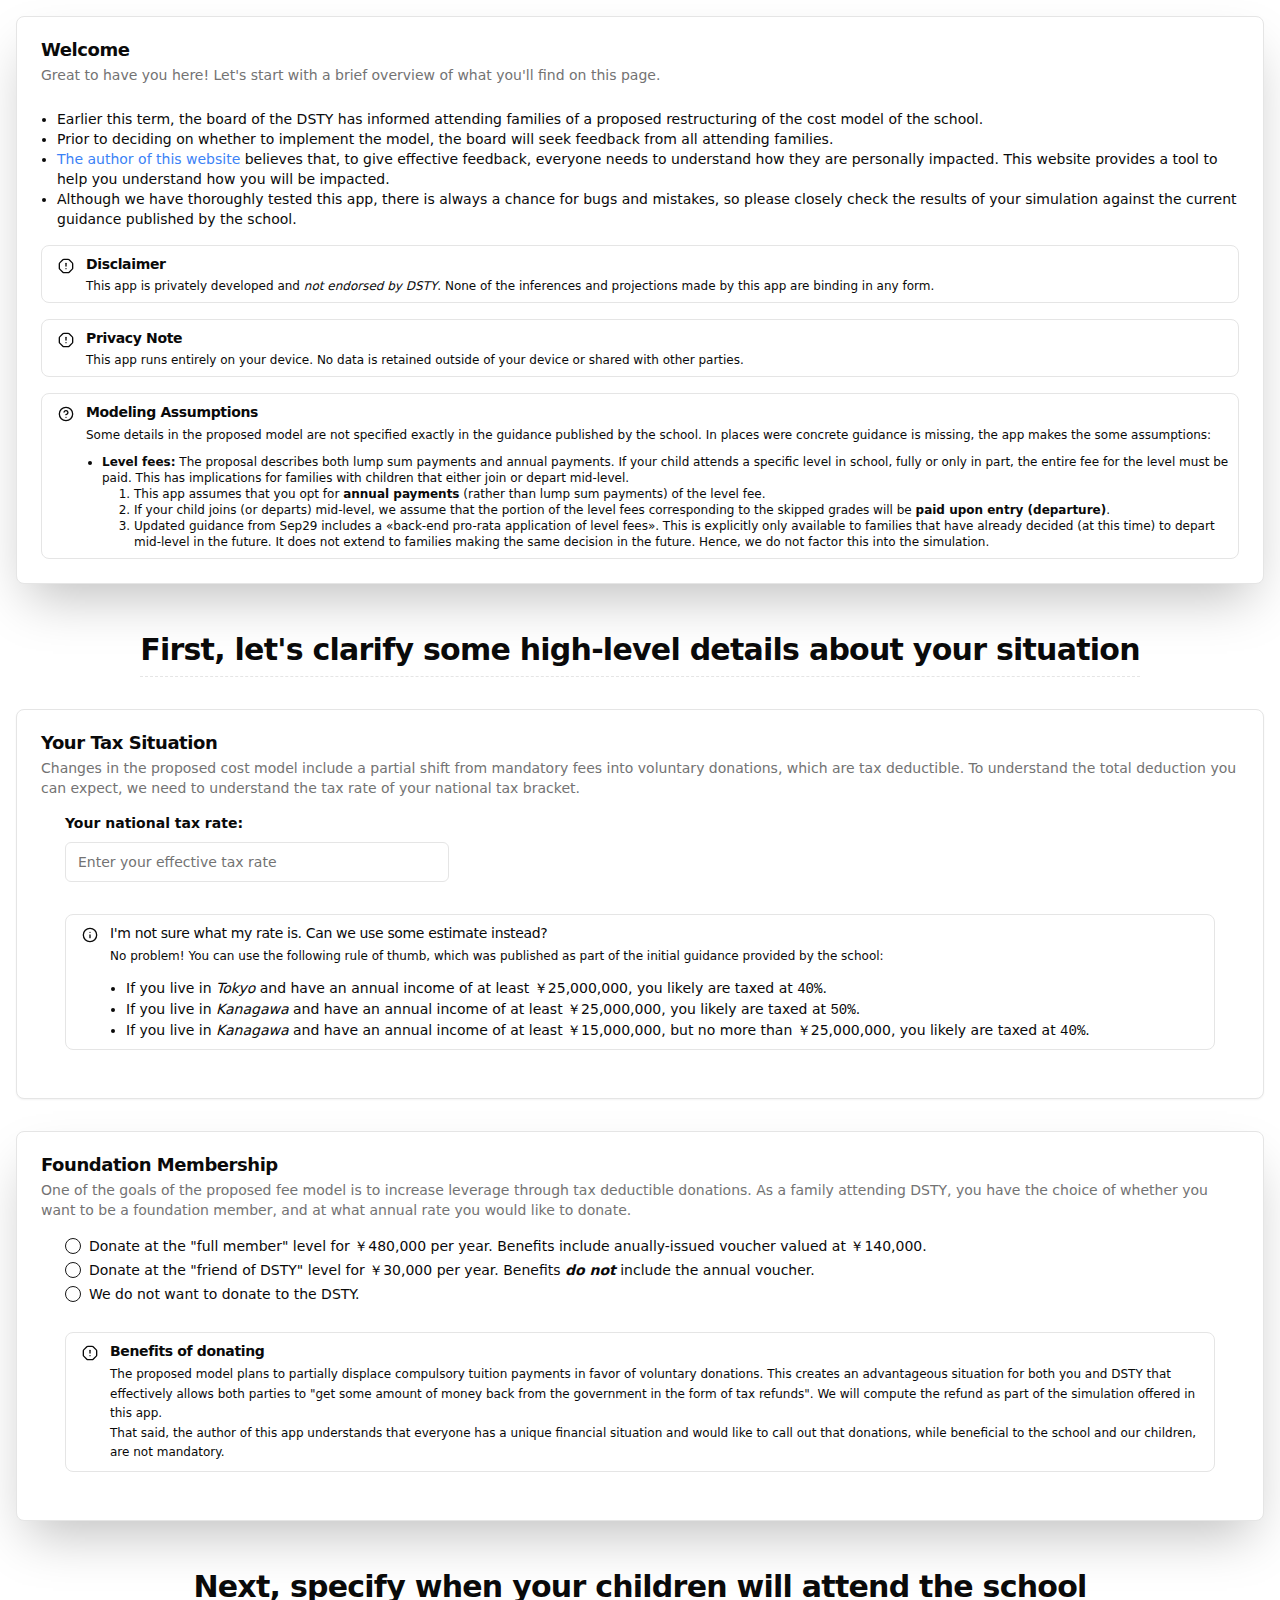
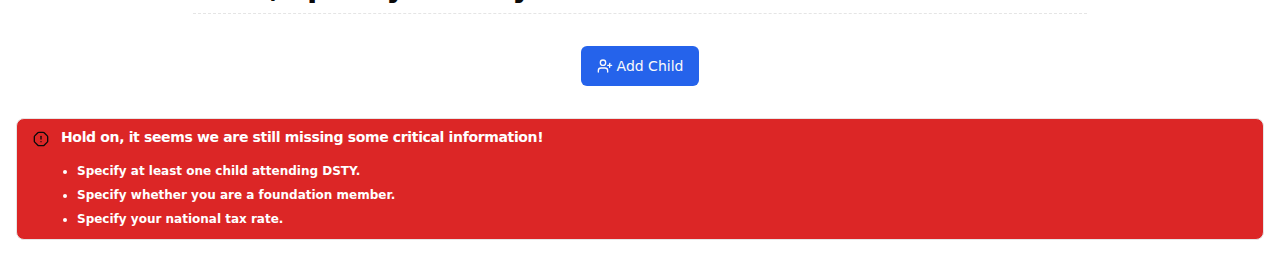
==== commit c2b8f8d1: "Deploy" ====
--- a/dsty-cost/index.html
+++ b/dsty-cost/index.html
@@ -6,20 +6,20 @@
 		<meta name="viewport" content="width=device-width, initial-scale=1" />
 		
 		<link href="./_app/immutable/assets/0.A4K_0PIc.css" rel="stylesheet">
-		<link rel="modulepreload" href="./_app/immutable/entry/start.DGhAwchd.js">
-		<link rel="modulepreload" href="./_app/immutable/chunks/entry.ir_pSrhk.js">
+		<link rel="modulepreload" href="./_app/immutable/entry/start.BivuOgbs.js">
+		<link rel="modulepreload" href="./_app/immutable/chunks/entry.CvANS6iL.js">
 		<link rel="modulepreload" href="./_app/immutable/chunks/scheduler.CDht6vrz.js">
 		<link rel="modulepreload" href="./_app/immutable/chunks/index.BHd5sWcu.js">
-		<link rel="modulepreload" href="./_app/immutable/entry/app.BxS9vFQP.js">
+		<link rel="modulepreload" href="./_app/immutable/entry/app.ByeHUvSB.js">
 		<link rel="modulepreload" href="./_app/immutable/chunks/index.CcpPSAOg.js">
 		<link rel="modulepreload" href="./_app/immutable/nodes/0.D5Y5LzyW.js">
-		<link rel="modulepreload" href="./_app/immutable/nodes/2.BJzS_FfL.js">
+		<link rel="modulepreload" href="./_app/immutable/nodes/2.DXzg8-93.js">
 	</head>
 	<body data-sveltekit-preload-data="hover">
-		<div style="display: contents">  <main class="flex flex-col gap-8 p-4"><div class="rounded-lg border bg-card text-card-foreground shadow-2xl"><div class="flex flex-col space-y-1.5 p-6"><h3 class="text-lg font-semibold leading-none tracking-tight">Welcome</h3> <p class="text-sm text-muted-foreground">Great to have you here! Let&#39;s start with a brief overview of what you&#39;ll find on this page.</p></div> <div class="p-6 pt-0 flex flex-col gap-4"><ul class="list-disc pl-4 text-sm" data-svelte-h="svelte-7y7rjd"><li>Earlier this term, the board of the DSTY has informed attending families of a proposed
+		<div style="display: contents">  <main class="flex flex-col gap-8 p-4"><div class="rounded-lg border bg-card text-card-foreground shadow-2xl"><div class="flex flex-col space-y-1.5 p-6"><h3 class="text-lg font-semibold leading-none tracking-tight">Welcome</h3> <p class="text-sm text-muted-foreground">Great to have you here! Let&#39;s start with a brief overview of what you&#39;ll find on this page.</p></div> <div class="p-6 pt-0 flex flex-col gap-4"><ul class="list-disc pl-4 text-sm" data-svelte-h="svelte-g071bn"><li>Earlier this term, the board of the DSTY has informed attending families of a proposed
 				restructuring of the cost model of the school.</li> <li>Prior to deciding on whether to implement the model, the board will seek feedback from all
 				attending families.</li> <li><a class="text-blue-500 hover:underline" href="mailto:mnett82@gmail.com">The author of this website</a> believes that, to give effective feedback, everyone needs to understand how they are personally
-				impacted. This website provides a tool to help you understand how you will be impacted.</li> <li>Although we have thuroughly tested this app, there is always a chance for bugs and mistakes,
+				impacted. This website provides a tool to help you understand how you will be impacted.</li> <li>Although we have thoroughly tested this app, there is always a chance for bugs and mistakes,
 				so please closely check the results of your simulation against the current guidance
 				published by the school.</li></ul> <div class="[&amp;>svg]:text-foreground relative w-full rounded-lg border [&amp;:has(svg)]:pl-11 [&amp;>svg+div]:translate-y-[-3px] [&amp;>svg]:absolute [&amp;>svg]:left-4 [&amp;>svg]:top-4 bg-background text-foreground p-2" role="alert"><svg xmlns="http://www.w3.org/2000/svg" width="24" height="24" viewBox="0 0 24 24" fill="none" stroke="currentColor" stroke-width="2" stroke-linecap="round" stroke-linejoin="round" class="lucide-icon lucide lucide-octagon-alert -mt-1 h-4 w-4"><path d="M12 16h.01"></path><path d="M12 8v4"></path><path d="M15.312 2a2 2 0 0 1 1.414.586l4.688 4.688A2 2 0 0 1 22 8.688v6.624a2 2 0 0 1-.586 1.414l-4.688 4.688a2 2 0 0 1-1.414.586H8.688a2 2 0 0 1-1.414-.586l-4.688-4.688A2 2 0 0 1 2 15.312V8.688a2 2 0 0 1 .586-1.414l4.688-4.688A2 2 0 0 1 8.688 2z"></path></svg> <h5 class="mb-1 tracking-tight text-sm font-bold">Disclaimer</h5> <div class="[&amp;_p]:leading-relaxed text-xs">This app is privately developed and <i data-svelte-h="svelte-8dtnnm">not endorsed by DSTY</i>. None of the inferences and
 				projections made by this app are binding in any form.</div></div> <div class="[&amp;>svg]:text-foreground relative w-full rounded-lg border [&amp;:has(svg)]:pl-11 [&amp;>svg+div]:translate-y-[-3px] [&amp;>svg]:absolute [&amp;>svg]:left-4 [&amp;>svg]:top-4 bg-background text-foreground p-2" role="alert"><svg xmlns="http://www.w3.org/2000/svg" width="24" height="24" viewBox="0 0 24 24" fill="none" stroke="currentColor" stroke-width="2" stroke-linecap="round" stroke-linejoin="round" class="lucide-icon lucide lucide-octagon-alert -mt-1 h-4 w-4"><path d="M12 16h.01"></path><path d="M12 8v4"></path><path d="M15.312 2a2 2 0 0 1 1.414.586l4.688 4.688A2 2 0 0 1 22 8.688v6.624a2 2 0 0 1-.586 1.414l-4.688 4.688a2 2 0 0 1-1.414.586H8.688a2 2 0 0 1-1.414-.586l-4.688-4.688A2 2 0 0 1 2 15.312V8.688a2 2 0 0 1 .586-1.414l4.688-4.688A2 2 0 0 1 8.688 2z"></path></svg> <h5 class="mb-1 tracking-tight text-sm font-bold">Privacy Note</h5> <div class="[&amp;_p]:leading-relaxed text-xs">This app runs entirely on your device. No data is retained outside of your device or shared
@@ -52,7 +52,7 @@
 			
 			<script>
 				{
-					__sveltekit_ftb2jc = {
+					__sveltekit_1ilclks = {
 						base: new URL(".", location).pathname.slice(0, -1)
 					};
 
@@ -61,8 +61,8 @@
 					const data = [null,null];
 
 					Promise.all([
-						import("./_app/immutable/entry/start.DGhAwchd.js"),
-						import("./_app/immutable/entry/app.BxS9vFQP.js")
+						import("./_app/immutable/entry/start.BivuOgbs.js"),
+						import("./_app/immutable/entry/app.ByeHUvSB.js")
 					]).then(([kit, app]) => {
 						kit.start(app, element, {
 							node_ids: [0, 2],
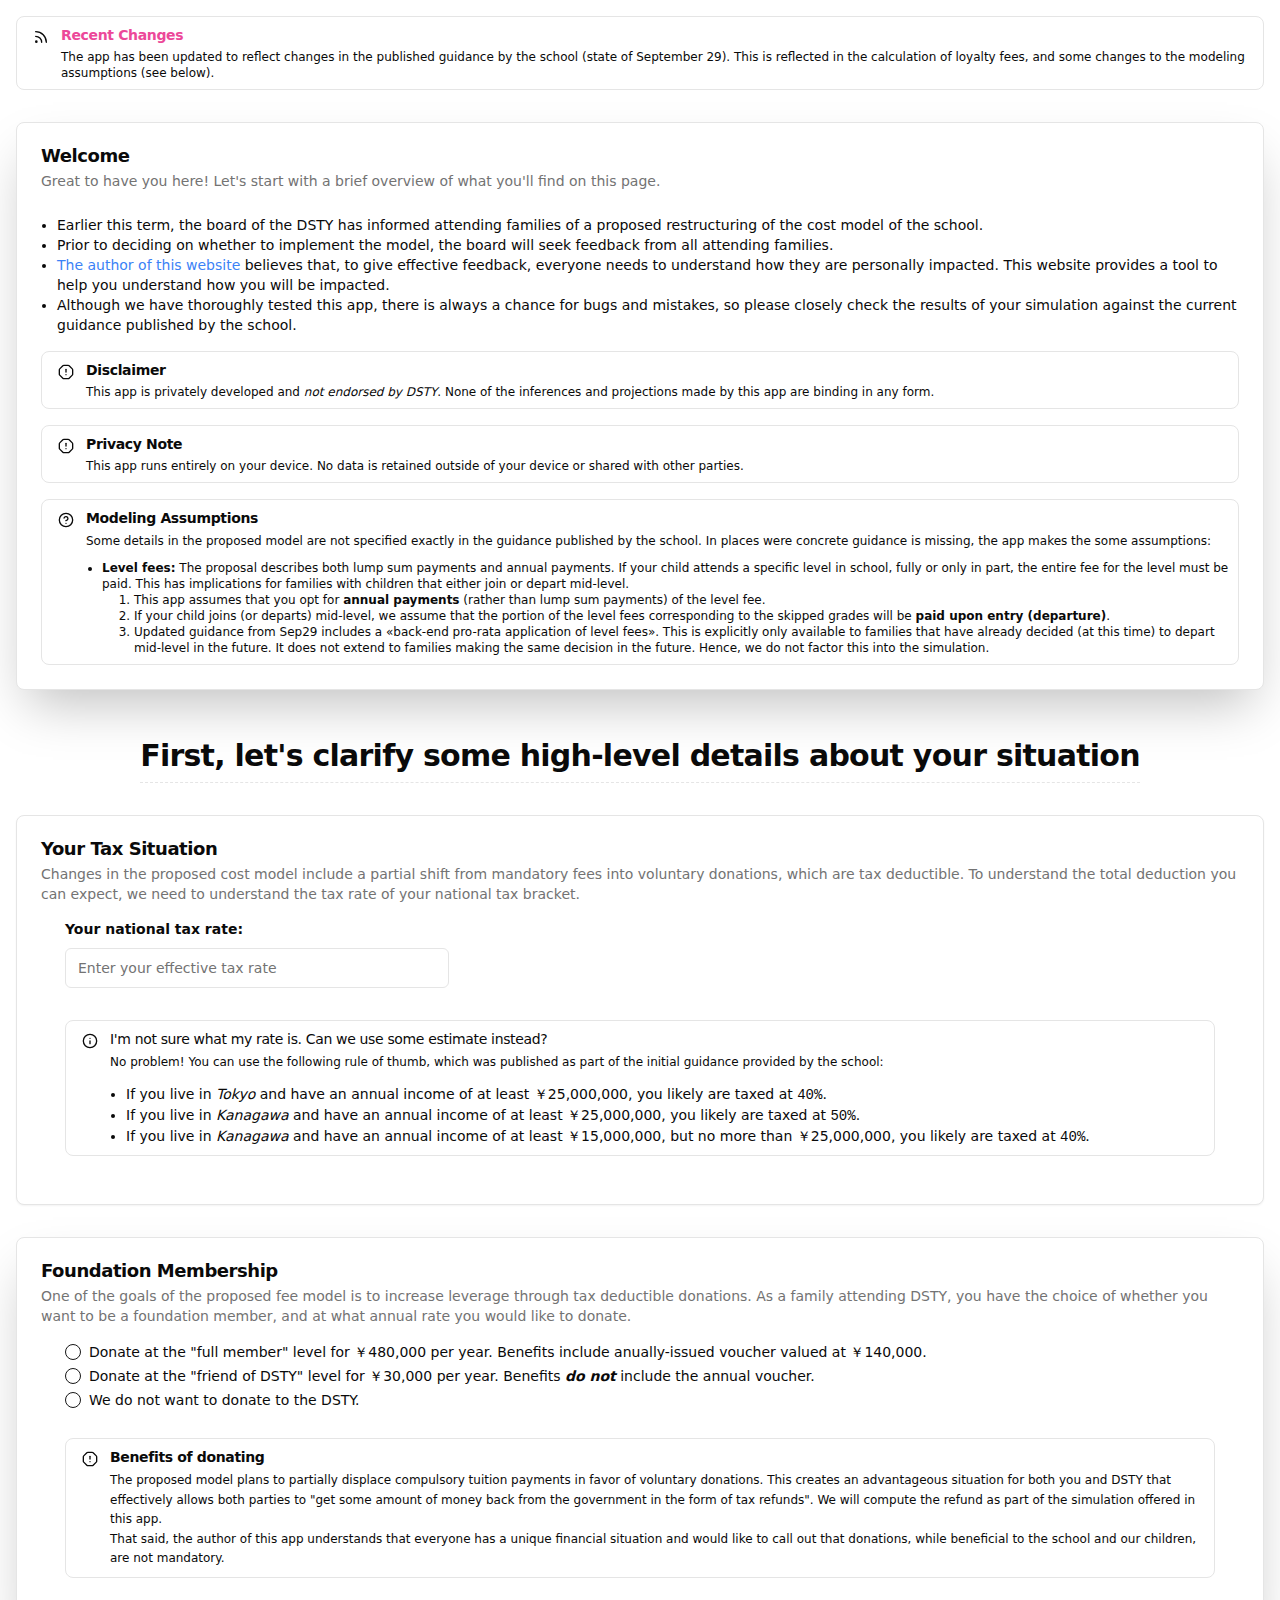
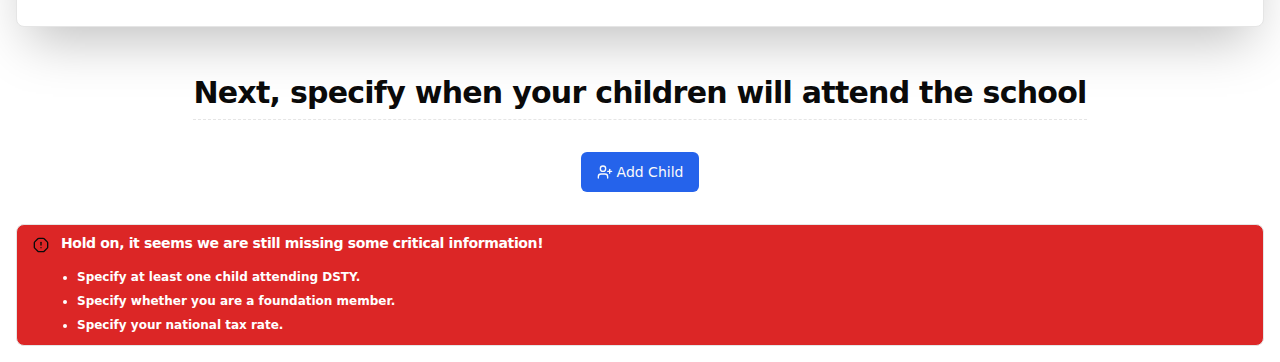
==== commit b0ca5810: "Deploy" ====
--- a/dsty-cost/index.html
+++ b/dsty-cost/index.html
@@ -5,18 +5,20 @@
 		<link rel="icon" href="./favicon.png" />
 		<meta name="viewport" content="width=device-width, initial-scale=1" />
 		
-		<link href="./_app/immutable/assets/0.A4K_0PIc.css" rel="stylesheet">
-		<link rel="modulepreload" href="./_app/immutable/entry/start.BivuOgbs.js">
-		<link rel="modulepreload" href="./_app/immutable/chunks/entry.CvANS6iL.js">
+		<link href="./_app/immutable/assets/0.B2QwGnYv.css" rel="stylesheet">
+		<link rel="modulepreload" href="./_app/immutable/entry/start.CXF_I99O.js">
+		<link rel="modulepreload" href="./_app/immutable/chunks/entry.kXF5B6jF.js">
 		<link rel="modulepreload" href="./_app/immutable/chunks/scheduler.CDht6vrz.js">
 		<link rel="modulepreload" href="./_app/immutable/chunks/index.BHd5sWcu.js">
-		<link rel="modulepreload" href="./_app/immutable/entry/app.ByeHUvSB.js">
+		<link rel="modulepreload" href="./_app/immutable/entry/app.Bqf4bph8.js">
 		<link rel="modulepreload" href="./_app/immutable/chunks/index.CcpPSAOg.js">
-		<link rel="modulepreload" href="./_app/immutable/nodes/0.D5Y5LzyW.js">
-		<link rel="modulepreload" href="./_app/immutable/nodes/2.DXzg8-93.js">
+		<link rel="modulepreload" href="./_app/immutable/nodes/0.DF2j4vpR.js">
+		<link rel="modulepreload" href="./_app/immutable/nodes/2.QYAFPzVr.js">
 	</head>
 	<body data-sveltekit-preload-data="hover">
-		<div style="display: contents">  <main class="flex flex-col gap-8 p-4"><div class="rounded-lg border bg-card text-card-foreground shadow-2xl"><div class="flex flex-col space-y-1.5 p-6"><h3 class="text-lg font-semibold leading-none tracking-tight">Welcome</h3> <p class="text-sm text-muted-foreground">Great to have you here! Let&#39;s start with a brief overview of what you&#39;ll find on this page.</p></div> <div class="p-6 pt-0 flex flex-col gap-4"><ul class="list-disc pl-4 text-sm" data-svelte-h="svelte-g071bn"><li>Earlier this term, the board of the DSTY has informed attending families of a proposed
+		<div style="display: contents">  <main class="flex flex-col gap-8 p-4"><div class="[&amp;>svg]:text-foreground relative w-full rounded-lg border [&amp;:has(svg)]:pl-11 [&amp;>svg+div]:translate-y-[-3px] [&amp;>svg]:absolute [&amp;>svg]:left-4 [&amp;>svg]:top-4 bg-background text-foreground p-2" role="alert"><svg xmlns="http://www.w3.org/2000/svg" width="24" height="24" viewBox="0 0 24 24" fill="none" stroke="currentColor" stroke-width="2" stroke-linecap="round" stroke-linejoin="round" class="lucide-icon lucide lucide-rss -mt-1 h-4 w-4"><path d="M4 11a9 9 0 0 1 9 9"></path><path d="M4 4a16 16 0 0 1 16 16"></path><circle cx="5" cy="19" r="1"></circle></svg> <h5 class="mb-1 tracking-tight text-sm font-bold text-pink-500">Recent Changes</h5> <div class="[&amp;_p]:leading-relaxed text-xs">The app has been updated to reflect changes in the published guidance by the school (state of
+		September 29). This is reflected in the calculation of loyalty fees, and some changes to the
+		modeling assumptions (see below).</div></div> <div class="rounded-lg border bg-card text-card-foreground shadow-2xl"><div class="flex flex-col space-y-1.5 p-6"><h3 class="text-lg font-semibold leading-none tracking-tight">Welcome</h3> <p class="text-sm text-muted-foreground">Great to have you here! Let&#39;s start with a brief overview of what you&#39;ll find on this page.</p></div> <div class="p-6 pt-0 flex flex-col gap-4"><ul class="list-disc pl-4 text-sm" data-svelte-h="svelte-g071bn"><li>Earlier this term, the board of the DSTY has informed attending families of a proposed
 				restructuring of the cost model of the school.</li> <li>Prior to deciding on whether to implement the model, the board will seek feedback from all
 				attending families.</li> <li><a class="text-blue-500 hover:underline" href="mailto:mnett82@gmail.com">The author of this website</a> believes that, to give effective feedback, everyone needs to understand how they are personally
 				impacted. This website provides a tool to help you understand how you will be impacted.</li> <li>Although we have thoroughly tested this app, there is always a chance for bugs and mistakes,
@@ -52,7 +54,7 @@
 			
 			<script>
 				{
-					__sveltekit_1ilclks = {
+					__sveltekit_11wu2xo = {
 						base: new URL(".", location).pathname.slice(0, -1)
 					};
 
@@ -61,8 +63,8 @@
 					const data = [null,null];
 
 					Promise.all([
-						import("./_app/immutable/entry/start.BivuOgbs.js"),
-						import("./_app/immutable/entry/app.ByeHUvSB.js")
+						import("./_app/immutable/entry/start.CXF_I99O.js"),
+						import("./_app/immutable/entry/app.Bqf4bph8.js")
 					]).then(([kit, app]) => {
 						kit.start(app, element, {
 							node_ids: [0, 2],
--- a/dsty-cost/_app/immutable/assets/0.B2QwGnYv.css
+++ b/dsty-cost/_app/immutable/assets/0.B2QwGnYv.css
@@ -0,0 +1 @@
+*,:before,:after{box-sizing:border-box;border-width:0;border-style:solid;border-color:#e5e7eb}:before,:after{--tw-content: ""}html,:host{line-height:1.5;-webkit-text-size-adjust:100%;-moz-tab-size:4;-o-tab-size:4;tab-size:4;font-family:ui-sans-serif,system-ui,sans-serif,"Apple Color Emoji","Segoe UI Emoji",Segoe UI Symbol,"Noto Color Emoji";font-feature-settings:normal;font-variation-settings:normal;-webkit-tap-highlight-color:transparent}body{margin:0;line-height:inherit}hr{height:0;color:inherit;border-top-width:1px}abbr:where([title]){-webkit-text-decoration:underline dotted;text-decoration:underline dotted}h1,h2,h3,h4,h5,h6{font-size:inherit;font-weight:inherit}a{color:inherit;text-decoration:inherit}b,strong{font-weight:bolder}code,kbd,samp,pre{font-family:ui-monospace,SFMono-Regular,Menlo,Monaco,Consolas,Liberation Mono,Courier New,monospace;font-feature-settings:normal;font-variation-settings:normal;font-size:1em}small{font-size:80%}sub,sup{font-size:75%;line-height:0;position:relative;vertical-align:baseline}sub{bottom:-.25em}sup{top:-.5em}table{text-indent:0;border-color:inherit;border-collapse:collapse}button,input,optgroup,select,textarea{font-family:inherit;font-feature-settings:inherit;font-variation-settings:inherit;font-size:100%;font-weight:inherit;line-height:inherit;letter-spacing:inherit;color:inherit;margin:0;padding:0}button,select{text-transform:none}button,input:where([type=button]),input:where([type=reset]),input:where([type=submit]){-webkit-appearance:button;background-color:transparent;background-image:none}:-moz-focusring{outline:auto}:-moz-ui-invalid{box-shadow:none}progress{vertical-align:baseline}::-webkit-inner-spin-button,::-webkit-outer-spin-button{height:auto}[type=search]{-webkit-appearance:textfield;outline-offset:-2px}::-webkit-search-decoration{-webkit-appearance:none}::-webkit-file-upload-button{-webkit-appearance:button;font:inherit}summary{display:list-item}blockquote,dl,dd,h1,h2,h3,h4,h5,h6,hr,figure,p,pre{margin:0}fieldset{margin:0;padding:0}legend{padding:0}ol,ul,menu{list-style:none;margin:0;padding:0}dialog{padding:0}textarea{resize:vertical}input::-moz-placeholder,textarea::-moz-placeholder{opacity:1;color:#9ca3af}input::placeholder,textarea::placeholder{opacity:1;color:#9ca3af}button,[role=button]{cursor:pointer}:disabled{cursor:default}img,svg,video,canvas,audio,iframe,embed,object{display:block;vertical-align:middle}img,video{max-width:100%;height:auto}[hidden]{display:none}:root{--background: 0 0% 100%;--foreground: 0 0% 3.9%;--muted: 0 0% 96.1%;--muted-foreground: 0 0% 45.1%;--popover: 0 0% 100%;--popover-foreground: 0 0% 3.9%;--card: 0 0% 100%;--card-foreground: 0 0% 3.9%;--border: 0 0% 89.8%;--input: 0 0% 89.8%;--primary: 0 0% 9%;--primary-foreground: 0 0% 98%;--secondary: 0 0% 96.1%;--secondary-foreground: 0 0% 9%;--accent: 0 0% 96.1%;--accent-foreground: 0 0% 9%;--destructive: 0 72.2% 50.6%;--destructive-foreground: 0 0% 98%;--ring: 0 0% 3.9%;--radius: .5rem}.dark{--background: 0 0% 3.9%;--foreground: 0 0% 98%;--muted: 0 0% 14.9%;--muted-foreground: 0 0% 63.9%;--popover: 0 0% 3.9%;--popover-foreground: 0 0% 98%;--card: 0 0% 3.9%;--card-foreground: 0 0% 98%;--border: 0 0% 14.9%;--input: 0 0% 14.9%;--primary: 0 0% 98%;--primary-foreground: 0 0% 9%;--secondary: 0 0% 14.9%;--secondary-foreground: 0 0% 98%;--accent: 0 0% 14.9%;--accent-foreground: 0 0% 98%;--destructive: 0 62.8% 30.6%;--destructive-foreground: 0 0% 98%;--ring: 0 0% 83.1%}*{--tw-border-opacity: 1;border-color:hsl(var(--border) / var(--tw-border-opacity))}body{--tw-bg-opacity: 1;background-color:hsl(var(--background) / var(--tw-bg-opacity));--tw-text-opacity: 1;color:hsl(var(--foreground) / var(--tw-text-opacity))}*,:before,:after{--tw-border-spacing-x: 0;--tw-border-spacing-y: 0;--tw-translate-x: 0;--tw-translate-y: 0;--tw-rotate: 0;--tw-skew-x: 0;--tw-skew-y: 0;--tw-scale-x: 1;--tw-scale-y: 1;--tw-pan-x: ;--tw-pan-y: ;--tw-pinch-zoom: ;--tw-scroll-snap-strictness: proximity;--tw-gradient-from-position: ;--tw-gradient-via-position: ;--tw-gradient-to-position: ;--tw-ordinal: ;--tw-slashed-zero: ;--tw-numeric-figure: ;--tw-numeric-spacing: ;--tw-numeric-fraction: ;--tw-ring-inset: ;--tw-ring-offset-width: 0px;--tw-ring-offset-color: #fff;--tw-ring-color: rgb(59 130 246 / .5);--tw-ring-offset-shadow: 0 0 #0000;--tw-ring-shadow: 0 0 #0000;--tw-shadow: 0 0 #0000;--tw-shadow-colored: 0 0 #0000;--tw-blur: ;--tw-brightness: ;--tw-contrast: ;--tw-grayscale: ;--tw-hue-rotate: ;--tw-invert: ;--tw-saturate: ;--tw-sepia: ;--tw-drop-shadow: ;--tw-backdrop-blur: ;--tw-backdrop-brightness: ;--tw-backdrop-contrast: ;--tw-backdrop-grayscale: ;--tw-backdrop-hue-rotate: ;--tw-backdrop-invert: ;--tw-backdrop-opacity: ;--tw-backdrop-saturate: ;--tw-backdrop-sepia: ;--tw-contain-size: ;--tw-contain-layout: ;--tw-contain-paint: ;--tw-contain-style: }::backdrop{--tw-border-spacing-x: 0;--tw-border-spacing-y: 0;--tw-translate-x: 0;--tw-translate-y: 0;--tw-rotate: 0;--tw-skew-x: 0;--tw-skew-y: 0;--tw-scale-x: 1;--tw-scale-y: 1;--tw-pan-x: ;--tw-pan-y: ;--tw-pinch-zoom: ;--tw-scroll-snap-strictness: proximity;--tw-gradient-from-position: ;--tw-gradient-via-position: ;--tw-gradient-to-position: ;--tw-ordinal: ;--tw-slashed-zero: ;--tw-numeric-figure: ;--tw-numeric-spacing: ;--tw-numeric-fraction: ;--tw-ring-inset: ;--tw-ring-offset-width: 0px;--tw-ring-offset-color: #fff;--tw-ring-color: rgb(59 130 246 / .5);--tw-ring-offset-shadow: 0 0 #0000;--tw-ring-shadow: 0 0 #0000;--tw-shadow: 0 0 #0000;--tw-shadow-colored: 0 0 #0000;--tw-blur: ;--tw-brightness: ;--tw-contrast: ;--tw-grayscale: ;--tw-hue-rotate: ;--tw-invert: ;--tw-saturate: ;--tw-sepia: ;--tw-drop-shadow: ;--tw-backdrop-blur: ;--tw-backdrop-brightness: ;--tw-backdrop-contrast: ;--tw-backdrop-grayscale: ;--tw-backdrop-hue-rotate: ;--tw-backdrop-invert: ;--tw-backdrop-opacity: ;--tw-backdrop-saturate: ;--tw-backdrop-sepia: ;--tw-contain-size: ;--tw-contain-layout: ;--tw-contain-paint: ;--tw-contain-style: }.sr-only{position:absolute;width:1px;height:1px;padding:0;margin:-1px;overflow:hidden;clip:rect(0,0,0,0);white-space:nowrap;border-width:0}.fixed{position:fixed}.absolute{position:absolute}.relative{position:relative}.inset-0{top:0;right:0;bottom:0;left:0}.left-2{left:.5rem}.left-\[50\%\]{left:50%}.right-4{right:1rem}.top-4{top:1rem}.top-\[50\%\]{top:50%}.z-50{z-index:50}.-mx-1{margin-left:-.25rem;margin-right:-.25rem}.mx-\[3px\]{margin-left:3px;margin-right:3px}.my-1{margin-top:.25rem;margin-bottom:.25rem}.-mt-1{margin-top:-.25rem}.mb-1{margin-bottom:.25rem}.mt-10{margin-top:2.5rem}.mt-3{margin-top:.75rem}.mt-4{margin-top:1rem}.flex{display:flex}.inline-flex{display:inline-flex}.table{display:table}.table-caption{display:table-caption}.table-cell{display:table-cell}.table-row{display:table-row}.grid{display:grid}.contents{display:contents}.aspect-square{aspect-ratio:1 / 1}.h-10{height:2.5rem}.h-11{height:2.75rem}.h-12{height:3rem}.h-2\.5{height:.625rem}.h-3{height:.75rem}.h-3\.5{height:.875rem}.h-4{height:1rem}.h-9{height:2.25rem}.h-\[1px\],.h-px{height:1px}.min-h-full{min-height:100%}.w-10{width:2.5rem}.w-2\.5{width:.625rem}.w-3{width:.75rem}.w-3\.5{width:.875rem}.w-4{width:1rem}.w-\[1px\]{width:1px}.w-full{width:100%}.min-w-\[8rem\]{min-width:8rem}.max-w-16{max-width:4rem}.max-w-lg{max-width:32rem}.max-w-sm{max-width:24rem}.flex-1{flex:1 1 0%}.shrink-0{flex-shrink:0}.caption-bottom{caption-side:bottom}.translate-x-\[-50\%\]{--tw-translate-x: -50%;transform:translate(var(--tw-translate-x),var(--tw-translate-y)) rotate(var(--tw-rotate)) skew(var(--tw-skew-x)) skewY(var(--tw-skew-y)) scaleX(var(--tw-scale-x)) scaleY(var(--tw-scale-y))}.translate-y-\[-50\%\]{--tw-translate-y: -50%;transform:translate(var(--tw-translate-x),var(--tw-translate-y)) rotate(var(--tw-rotate)) skew(var(--tw-skew-x)) skewY(var(--tw-skew-y)) scaleX(var(--tw-scale-x)) scaleY(var(--tw-scale-y))}.transform{transform:translate(var(--tw-translate-x),var(--tw-translate-y)) rotate(var(--tw-rotate)) skew(var(--tw-skew-x)) skewY(var(--tw-skew-y)) scaleX(var(--tw-scale-x)) scaleY(var(--tw-scale-y))}.cursor-default{cursor:default}.select-none{-webkit-user-select:none;-moz-user-select:none;user-select:none}.scroll-m-20{scroll-margin:5rem}.list-decimal{list-style-type:decimal}.list-disc{list-style-type:disc}.flex-col{flex-direction:column}.flex-col-reverse{flex-direction:column-reverse}.items-center{align-items:center}.justify-center{justify-content:center}.justify-between{justify-content:space-between}.gap-1{gap:.25rem}.gap-2{gap:.5rem}.gap-3{gap:.75rem}.gap-4{gap:1rem}.gap-8{gap:2rem}.space-y-1\.5>:not([hidden])~:not([hidden]){--tw-space-y-reverse: 0;margin-top:calc(.375rem * calc(1 - var(--tw-space-y-reverse)));margin-bottom:calc(.375rem * var(--tw-space-y-reverse))}.overflow-auto{overflow:auto}.overflow-hidden{overflow:hidden}.whitespace-nowrap{white-space:nowrap}.rounded-full{border-radius:9999px}.rounded-lg{border-radius:var(--radius)}.rounded-md{border-radius:calc(var(--radius) - 2px)}.rounded-sm{border-radius:calc(var(--radius) - 4px)}.border{border-width:1px}.border-b{border-bottom-width:1px}.border-l-2{border-left-width:2px}.border-dashed{border-style:dashed}.border-destructive\/50{border-color:hsl(var(--destructive) / .5)}.border-input{--tw-border-opacity: 1;border-color:hsl(var(--input) / var(--tw-border-opacity))}.border-primary{--tw-border-opacity: 1;border-color:hsl(var(--primary) / var(--tw-border-opacity))}.border-transparent{border-color:transparent}.bg-amber-50{--tw-bg-opacity: 1;background-color:rgb(255 251 235 / var(--tw-bg-opacity))}.bg-background{--tw-bg-opacity: 1;background-color:hsl(var(--background) / var(--tw-bg-opacity))}.bg-background\/80{background-color:hsl(var(--background) / .8)}.bg-blue-600{--tw-bg-opacity: 1;background-color:rgb(37 99 235 / var(--tw-bg-opacity))}.bg-border{--tw-bg-opacity: 1;background-color:hsl(var(--border) / var(--tw-bg-opacity))}.bg-card{--tw-bg-opacity: 1;background-color:hsl(var(--card) / var(--tw-bg-opacity))}.bg-destructive{--tw-bg-opacity: 1;background-color:hsl(var(--destructive) / var(--tw-bg-opacity))}.bg-fuchsia-100{--tw-bg-opacity: 1;background-color:rgb(250 232 255 / var(--tw-bg-opacity))}.bg-lime-100{--tw-bg-opacity: 1;background-color:rgb(236 252 203 / var(--tw-bg-opacity))}.bg-muted{--tw-bg-opacity: 1;background-color:hsl(var(--muted) / var(--tw-bg-opacity))}.bg-orange-50{--tw-bg-opacity: 1;background-color:rgb(255 247 237 / var(--tw-bg-opacity))}.bg-popover{--tw-bg-opacity: 1;background-color:hsl(var(--popover) / var(--tw-bg-opacity))}.bg-primary{--tw-bg-opacity: 1;background-color:hsl(var(--primary) / var(--tw-bg-opacity))}.bg-red-600{--tw-bg-opacity: 1;background-color:rgb(220 38 38 / var(--tw-bg-opacity))}.bg-secondary{--tw-bg-opacity: 1;background-color:hsl(var(--secondary) / var(--tw-bg-opacity))}.bg-teal-50{--tw-bg-opacity: 1;background-color:rgb(240 253 250 / var(--tw-bg-opacity))}.fill-current{fill:currentColor}.p-1{padding:.25rem}.p-2{padding:.5rem}.p-4{padding:1rem}.p-6{padding:1.5rem}.px-2{padding-left:.5rem;padding-right:.5rem}.px-2\.5{padding-left:.625rem;padding-right:.625rem}.px-3{padding-left:.75rem;padding-right:.75rem}.px-4{padding-left:1rem;padding-right:1rem}.px-8{padding-left:2rem;padding-right:2rem}.py-0\.5{padding-top:.125rem;padding-bottom:.125rem}.py-1{padding-top:.25rem;padding-bottom:.25rem}.py-1\.5{padding-top:.375rem;padding-bottom:.375rem}.py-2{padding-top:.5rem;padding-bottom:.5rem}.py-4{padding-top:1rem;padding-bottom:1rem}.pb-2{padding-bottom:.5rem}.pb-3{padding-bottom:.75rem}.pb-4{padding-bottom:1rem}.pl-1{padding-left:.25rem}.pl-4{padding-left:1rem}.pl-8{padding-left:2rem}.pr-2{padding-right:.5rem}.pt-0{padding-top:0}.pt-1{padding-top:.25rem}.pt-2{padding-top:.5rem}.pt-3{padding-top:.75rem}.pt-4{padding-top:1rem}.text-left{text-align:left}.text-center{text-align:center}.align-middle{vertical-align:middle}.text-3xl{font-size:1.875rem;line-height:2.25rem}.text-lg{font-size:1.125rem;line-height:1.75rem}.text-sm{font-size:.875rem;line-height:1.25rem}.text-xs{font-size:.75rem;line-height:1rem}.font-bold{font-weight:700}.font-medium{font-weight:500}.font-semibold{font-weight:600}.italic{font-style:italic}.leading-none{line-height:1}.tracking-tight{letter-spacing:-.025em}.text-blue-500{--tw-text-opacity: 1;color:rgb(59 130 246 / var(--tw-text-opacity))}.text-card-foreground{--tw-text-opacity: 1;color:hsl(var(--card-foreground) / var(--tw-text-opacity))}.text-current{color:currentColor}.text-destructive{--tw-text-opacity: 1;color:hsl(var(--destructive) / var(--tw-text-opacity))}.text-destructive-foreground{--tw-text-opacity: 1;color:hsl(var(--destructive-foreground) / var(--tw-text-opacity))}.text-foreground{--tw-text-opacity: 1;color:hsl(var(--foreground) / var(--tw-text-opacity))}.text-gray-300{--tw-text-opacity: 1;color:rgb(209 213 219 / var(--tw-text-opacity))}.text-green-600{--tw-text-opacity: 1;color:rgb(22 163 74 / var(--tw-text-opacity))}.text-muted-foreground{--tw-text-opacity: 1;color:hsl(var(--muted-foreground) / var(--tw-text-opacity))}.text-pink-500{--tw-text-opacity: 1;color:rgb(236 72 153 / var(--tw-text-opacity))}.text-popover-foreground{--tw-text-opacity: 1;color:hsl(var(--popover-foreground) / var(--tw-text-opacity))}.text-primary{--tw-text-opacity: 1;color:hsl(var(--primary) / var(--tw-text-opacity))}.text-primary-foreground{--tw-text-opacity: 1;color:hsl(var(--primary-foreground) / var(--tw-text-opacity))}.text-red-600{--tw-text-opacity: 1;color:rgb(220 38 38 / var(--tw-text-opacity))}.text-secondary-foreground{--tw-text-opacity: 1;color:hsl(var(--secondary-foreground) / var(--tw-text-opacity))}.text-white{--tw-text-opacity: 1;color:rgb(255 255 255 / var(--tw-text-opacity))}.underline-offset-4{text-underline-offset:4px}.opacity-50{opacity:.5}.opacity-70{opacity:.7}.shadow-2xl{--tw-shadow: 0 25px 50px -12px rgb(0 0 0 / .25);--tw-shadow-colored: 0 25px 50px -12px var(--tw-shadow-color);box-shadow:var(--tw-ring-offset-shadow, 0 0 #0000),var(--tw-ring-shadow, 0 0 #0000),var(--tw-shadow)}.shadow-lg{--tw-shadow: 0 10px 15px -3px rgb(0 0 0 / .1), 0 4px 6px -4px rgb(0 0 0 / .1);--tw-shadow-colored: 0 10px 15px -3px var(--tw-shadow-color), 0 4px 6px -4px var(--tw-shadow-color);box-shadow:var(--tw-ring-offset-shadow, 0 0 #0000),var(--tw-ring-shadow, 0 0 #0000),var(--tw-shadow)}.shadow-md{--tw-shadow: 0 4px 6px -1px rgb(0 0 0 / .1), 0 2px 4px -2px rgb(0 0 0 / .1);--tw-shadow-colored: 0 4px 6px -1px var(--tw-shadow-color), 0 2px 4px -2px var(--tw-shadow-color);box-shadow:var(--tw-ring-offset-shadow, 0 0 #0000),var(--tw-ring-shadow, 0 0 #0000),var(--tw-shadow)}.shadow-sm{--tw-shadow: 0 1px 2px 0 rgb(0 0 0 / .05);--tw-shadow-colored: 0 1px 2px 0 var(--tw-shadow-color);box-shadow:var(--tw-ring-offset-shadow, 0 0 #0000),var(--tw-ring-shadow, 0 0 #0000),var(--tw-shadow)}.outline-none{outline:2px solid transparent;outline-offset:2px}.outline{outline-style:solid}.ring-offset-background{--tw-ring-offset-color: hsl(var(--background) / 1)}.blur{--tw-blur: blur(8px);filter:var(--tw-blur) var(--tw-brightness) var(--tw-contrast) var(--tw-grayscale) var(--tw-hue-rotate) var(--tw-invert) var(--tw-saturate) var(--tw-sepia) var(--tw-drop-shadow)}.filter{filter:var(--tw-blur) var(--tw-brightness) var(--tw-contrast) var(--tw-grayscale) var(--tw-hue-rotate) var(--tw-invert) var(--tw-saturate) var(--tw-sepia) var(--tw-drop-shadow)}.backdrop-blur-sm{--tw-backdrop-blur: blur(4px);-webkit-backdrop-filter:var(--tw-backdrop-blur) var(--tw-backdrop-brightness) var(--tw-backdrop-contrast) var(--tw-backdrop-grayscale) var(--tw-backdrop-hue-rotate) var(--tw-backdrop-invert) var(--tw-backdrop-opacity) var(--tw-backdrop-saturate) var(--tw-backdrop-sepia);backdrop-filter:var(--tw-backdrop-blur) var(--tw-backdrop-brightness) var(--tw-backdrop-contrast) var(--tw-backdrop-grayscale) var(--tw-backdrop-hue-rotate) var(--tw-backdrop-invert) var(--tw-backdrop-opacity) var(--tw-backdrop-saturate) var(--tw-backdrop-sepia)}.transition{transition-property:color,background-color,border-color,text-decoration-color,fill,stroke,opacity,box-shadow,transform,filter,-webkit-backdrop-filter;transition-property:color,background-color,border-color,text-decoration-color,fill,stroke,opacity,box-shadow,transform,filter,backdrop-filter;transition-property:color,background-color,border-color,text-decoration-color,fill,stroke,opacity,box-shadow,transform,filter,backdrop-filter,-webkit-backdrop-filter;transition-timing-function:cubic-bezier(.4,0,.2,1);transition-duration:.15s}.transition-all{transition-property:all;transition-timing-function:cubic-bezier(.4,0,.2,1);transition-duration:.15s}.transition-colors{transition-property:color,background-color,border-color,text-decoration-color,fill,stroke;transition-timing-function:cubic-bezier(.4,0,.2,1);transition-duration:.15s}.transition-opacity{transition-property:opacity;transition-timing-function:cubic-bezier(.4,0,.2,1);transition-duration:.15s}.transition-transform{transition-property:transform;transition-timing-function:cubic-bezier(.4,0,.2,1);transition-duration:.15s}.duration-200{transition-duration:.2s}.file\:border-0::file-selector-button{border-width:0px}.file\:bg-transparent::file-selector-button{background-color:transparent}.file\:text-sm::file-selector-button{font-size:.875rem;line-height:1.25rem}.file\:font-medium::file-selector-button{font-weight:500}.placeholder\:text-muted-foreground::-moz-placeholder{--tw-text-opacity: 1;color:hsl(var(--muted-foreground) / var(--tw-text-opacity))}.placeholder\:text-muted-foreground::placeholder{--tw-text-opacity: 1;color:hsl(var(--muted-foreground) / var(--tw-text-opacity))}.first\:mt-0:first-child{margin-top:0}.hover\:bg-accent:hover{--tw-bg-opacity: 1;background-color:hsl(var(--accent) / var(--tw-bg-opacity))}.hover\:bg-destructive\/80:hover{background-color:hsl(var(--destructive) / .8)}.hover\:bg-destructive\/90:hover{background-color:hsl(var(--destructive) / .9)}.hover\:bg-muted\/50:hover{background-color:hsl(var(--muted) / .5)}.hover\:bg-primary\/80:hover{background-color:hsl(var(--primary) / .8)}.hover\:bg-primary\/90:hover{background-color:hsl(var(--primary) / .9)}.hover\:bg-secondary\/80:hover{background-color:hsl(var(--secondary) / .8)}.hover\:text-accent-foreground:hover{--tw-text-opacity: 1;color:hsl(var(--accent-foreground) / var(--tw-text-opacity))}.hover\:underline:hover{text-decoration-line:underline}.hover\:opacity-100:hover{opacity:1}.focus\:outline-none:focus{outline:2px solid transparent;outline-offset:2px}.focus\:ring-2:focus{--tw-ring-offset-shadow: var(--tw-ring-inset) 0 0 0 var(--tw-ring-offset-width) var(--tw-ring-offset-color);--tw-ring-shadow: var(--tw-ring-inset) 0 0 0 calc(2px + var(--tw-ring-offset-width)) var(--tw-ring-color);box-shadow:var(--tw-ring-offset-shadow),var(--tw-ring-shadow),var(--tw-shadow, 0 0 #0000)}.focus\:ring-ring:focus{--tw-ring-opacity: 1;--tw-ring-color: hsl(var(--ring) / var(--tw-ring-opacity))}.focus\:ring-offset-2:focus{--tw-ring-offset-width: 2px}.focus-visible\:outline-none:focus-visible{outline:2px solid transparent;outline-offset:2px}.focus-visible\:ring-2:focus-visible{--tw-ring-offset-shadow: var(--tw-ring-inset) 0 0 0 var(--tw-ring-offset-width) var(--tw-ring-offset-color);--tw-ring-shadow: var(--tw-ring-inset) 0 0 0 calc(2px + var(--tw-ring-offset-width)) var(--tw-ring-color);box-shadow:var(--tw-ring-offset-shadow),var(--tw-ring-shadow),var(--tw-shadow, 0 0 #0000)}.focus-visible\:ring-ring:focus-visible{--tw-ring-opacity: 1;--tw-ring-color: hsl(var(--ring) / var(--tw-ring-opacity))}.focus-visible\:ring-offset-2:focus-visible{--tw-ring-offset-width: 2px}.disabled\:pointer-events-none:disabled{pointer-events:none}.disabled\:cursor-not-allowed:disabled{cursor:not-allowed}.disabled\:opacity-50:disabled{opacity:.5}.peer:disabled~.peer-disabled\:cursor-not-allowed{cursor:not-allowed}.peer:disabled~.peer-disabled\:opacity-70{opacity:.7}.aria-\[invalid\]\:border-destructive[aria-invalid]{--tw-border-opacity: 1;border-color:hsl(var(--destructive) / var(--tw-border-opacity))}.data-\[disabled\]\:pointer-events-none[data-disabled]{pointer-events:none}.data-\[highlighted\]\:bg-accent[data-highlighted],.data-\[state\=open\]\:bg-accent[data-state=open]{--tw-bg-opacity: 1;background-color:hsl(var(--accent) / var(--tw-bg-opacity))}.data-\[state\=selected\]\:bg-muted[data-state=selected]{--tw-bg-opacity: 1;background-color:hsl(var(--muted) / var(--tw-bg-opacity))}.data-\[highlighted\]\:text-accent-foreground[data-highlighted]{--tw-text-opacity: 1;color:hsl(var(--accent-foreground) / var(--tw-text-opacity))}.data-\[state\=open\]\:text-muted-foreground[data-state=open]{--tw-text-opacity: 1;color:hsl(var(--muted-foreground) / var(--tw-text-opacity))}.data-\[disabled\]\:opacity-50[data-disabled]{opacity:.5}.dark\:border-destructive:is(.dark *){--tw-border-opacity: 1;border-color:hsl(var(--destructive) / var(--tw-border-opacity))}@media (min-width: 640px){.sm\:max-w-\[425px\]{max-width:425px}.sm\:flex-row{flex-direction:row}.sm\:justify-end{justify-content:flex-end}.sm\:space-x-2>:not([hidden])~:not([hidden]){--tw-space-x-reverse: 0;margin-right:calc(.5rem * var(--tw-space-x-reverse));margin-left:calc(.5rem * calc(1 - var(--tw-space-x-reverse)))}.sm\:rounded-lg{border-radius:var(--radius)}.sm\:text-left{text-align:left}}@media (min-width: 768px){.md\:w-full{width:100%}}.\[\&\:has\(\[role\=checkbox\]\)\]\:pr-0:has([role=checkbox]){padding-right:0}.\[\&\:has\(svg\)\]\:pl-11:has(svg){padding-left:2.75rem}.\[\&\>span\]\:line-clamp-1>span{overflow:hidden;display:-webkit-box;-webkit-box-orient:vertical;-webkit-line-clamp:1}.data-\[placeholder\]\:\[\&\>span\]\:text-muted-foreground>span[data-placeholder]{--tw-text-opacity: 1;color:hsl(var(--muted-foreground) / var(--tw-text-opacity))}.\[\&\>svg\+div\]\:translate-y-\[-3px\]>svg+div{--tw-translate-y: -3px;transform:translate(var(--tw-translate-x),var(--tw-translate-y)) rotate(var(--tw-rotate)) skew(var(--tw-skew-x)) skewY(var(--tw-skew-y)) scaleX(var(--tw-scale-x)) scaleY(var(--tw-scale-y))}.\[\&\>svg\]\:absolute>svg{position:absolute}.\[\&\>svg\]\:left-4>svg{left:1rem}.\[\&\>svg\]\:top-4>svg{top:1rem}.\[\&\>svg\]\:text-destructive>svg{--tw-text-opacity: 1;color:hsl(var(--destructive) / var(--tw-text-opacity))}.\[\&\>svg\]\:text-foreground>svg{--tw-text-opacity: 1;color:hsl(var(--foreground) / var(--tw-text-opacity))}.\[\&\[data-state\=open\]\>svg\]\:rotate-180[data-state=open]>svg{--tw-rotate: 180deg;transform:translate(var(--tw-translate-x),var(--tw-translate-y)) rotate(var(--tw-rotate)) skew(var(--tw-skew-x)) skewY(var(--tw-skew-y)) scaleX(var(--tw-scale-x)) scaleY(var(--tw-scale-y))}.\[\&_p\]\:leading-relaxed p{line-height:1.625}.\[\&_tr\:last-child\]\:border-0 tr:last-child{border-width:0px}.\[\&_tr\]\:border-b tr{border-bottom-width:1px}
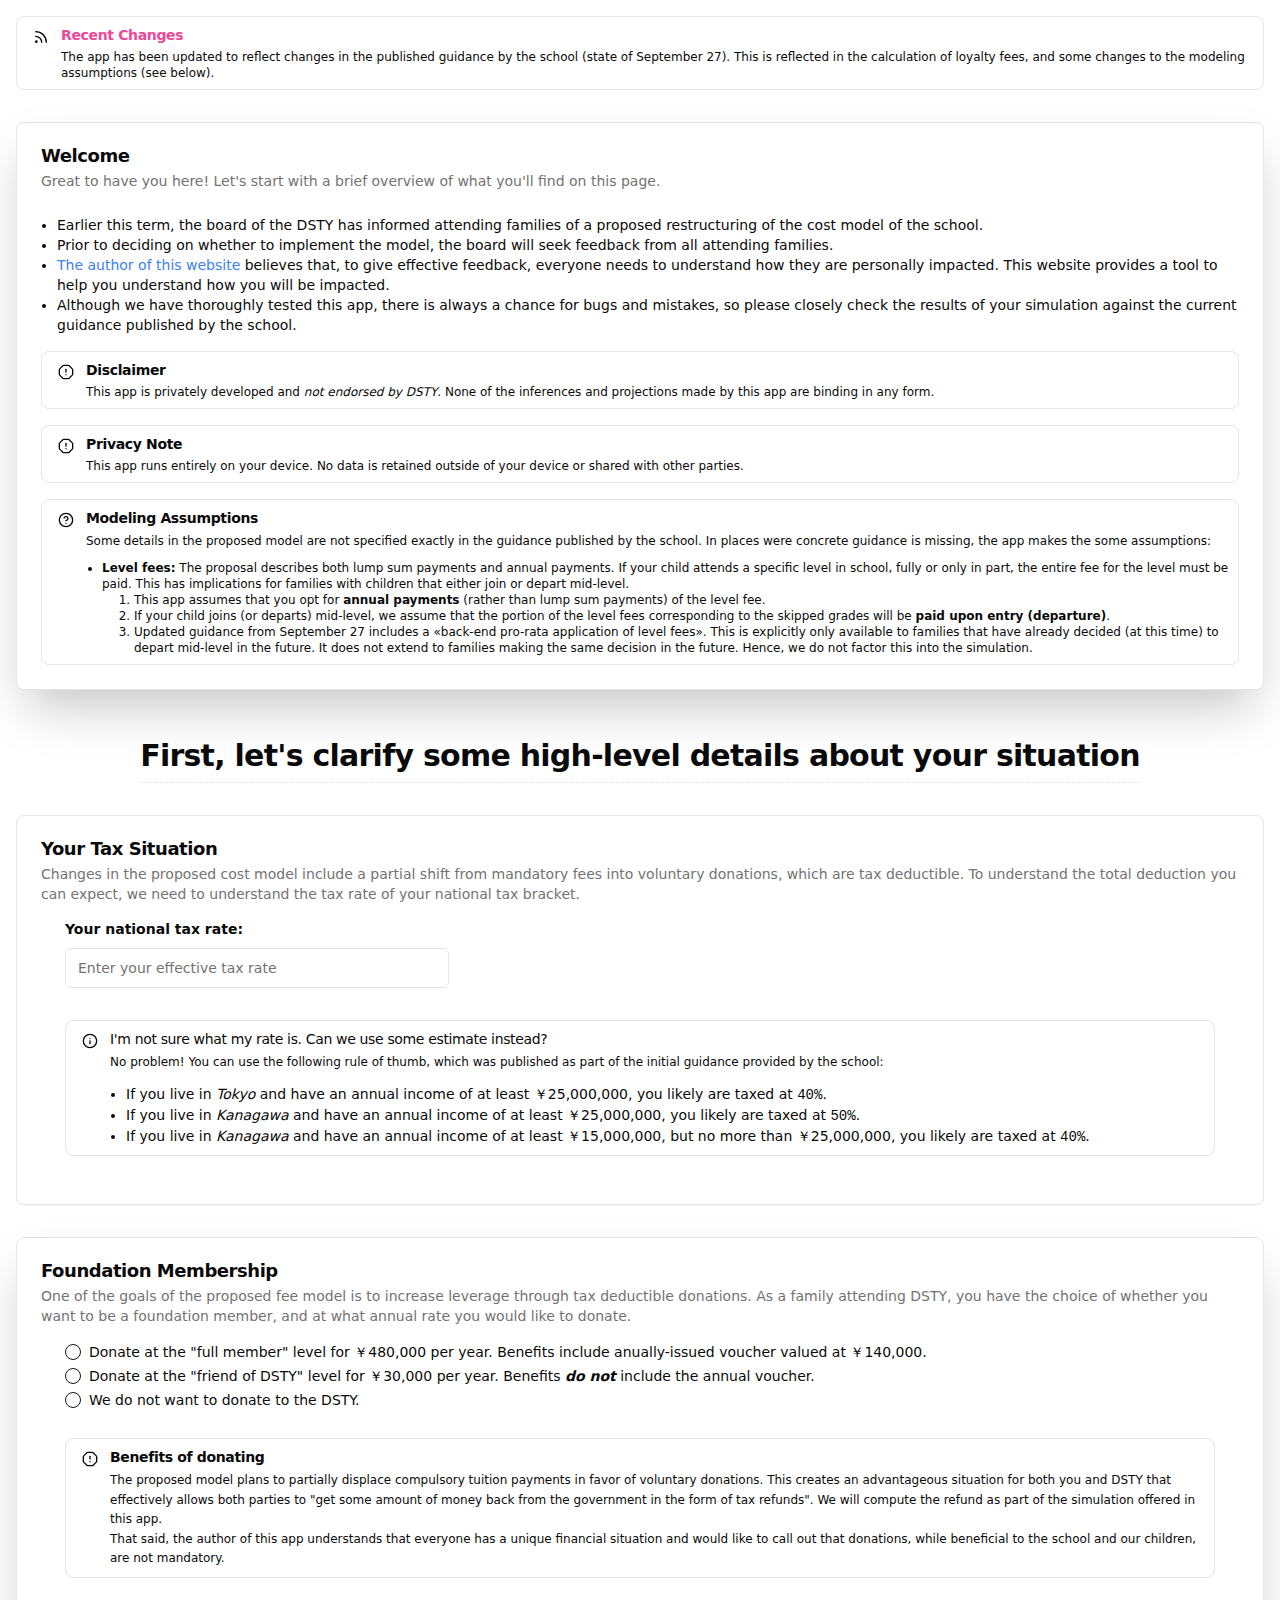
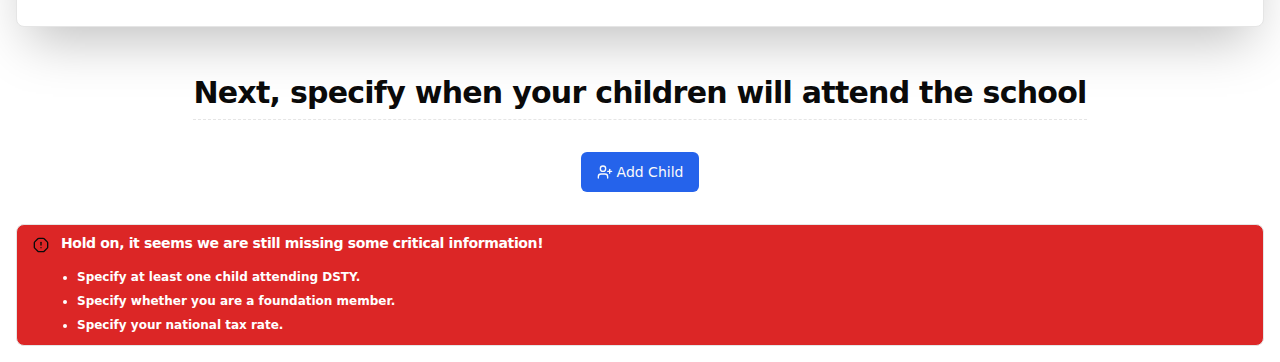
==== commit 30d30202: "Deploy" ====
--- a/dsty-cost/index.html
+++ b/dsty-cost/index.html
@@ -6,18 +6,18 @@
 		<meta name="viewport" content="width=device-width, initial-scale=1" />
 		
 		<link href="./_app/immutable/assets/0.B2QwGnYv.css" rel="stylesheet">
-		<link rel="modulepreload" href="./_app/immutable/entry/start.CXF_I99O.js">
-		<link rel="modulepreload" href="./_app/immutable/chunks/entry.kXF5B6jF.js">
+		<link rel="modulepreload" href="./_app/immutable/entry/start.C4Jx3ls9.js">
+		<link rel="modulepreload" href="./_app/immutable/chunks/entry.CCfkoRVm.js">
 		<link rel="modulepreload" href="./_app/immutable/chunks/scheduler.CDht6vrz.js">
 		<link rel="modulepreload" href="./_app/immutable/chunks/index.BHd5sWcu.js">
-		<link rel="modulepreload" href="./_app/immutable/entry/app.Bqf4bph8.js">
+		<link rel="modulepreload" href="./_app/immutable/entry/app.DTdj-VXG.js">
 		<link rel="modulepreload" href="./_app/immutable/chunks/index.CcpPSAOg.js">
 		<link rel="modulepreload" href="./_app/immutable/nodes/0.DF2j4vpR.js">
-		<link rel="modulepreload" href="./_app/immutable/nodes/2.QYAFPzVr.js">
+		<link rel="modulepreload" href="./_app/immutable/nodes/2.B1925RfQ.js">
 	</head>
 	<body data-sveltekit-preload-data="hover">
 		<div style="display: contents">  <main class="flex flex-col gap-8 p-4"><div class="[&amp;>svg]:text-foreground relative w-full rounded-lg border [&amp;:has(svg)]:pl-11 [&amp;>svg+div]:translate-y-[-3px] [&amp;>svg]:absolute [&amp;>svg]:left-4 [&amp;>svg]:top-4 bg-background text-foreground p-2" role="alert"><svg xmlns="http://www.w3.org/2000/svg" width="24" height="24" viewBox="0 0 24 24" fill="none" stroke="currentColor" stroke-width="2" stroke-linecap="round" stroke-linejoin="round" class="lucide-icon lucide lucide-rss -mt-1 h-4 w-4"><path d="M4 11a9 9 0 0 1 9 9"></path><path d="M4 4a16 16 0 0 1 16 16"></path><circle cx="5" cy="19" r="1"></circle></svg> <h5 class="mb-1 tracking-tight text-sm font-bold text-pink-500">Recent Changes</h5> <div class="[&amp;_p]:leading-relaxed text-xs">The app has been updated to reflect changes in the published guidance by the school (state of
-		September 29). This is reflected in the calculation of loyalty fees, and some changes to the
+		September 27). This is reflected in the calculation of loyalty fees, and some changes to the
 		modeling assumptions (see below).</div></div> <div class="rounded-lg border bg-card text-card-foreground shadow-2xl"><div class="flex flex-col space-y-1.5 p-6"><h3 class="text-lg font-semibold leading-none tracking-tight">Welcome</h3> <p class="text-sm text-muted-foreground">Great to have you here! Let&#39;s start with a brief overview of what you&#39;ll find on this page.</p></div> <div class="p-6 pt-0 flex flex-col gap-4"><ul class="list-disc pl-4 text-sm" data-svelte-h="svelte-g071bn"><li>Earlier this term, the board of the DSTY has informed attending families of a proposed
 				restructuring of the cost model of the school.</li> <li>Prior to deciding on whether to implement the model, the board will seek feedback from all
 				attending families.</li> <li><a class="text-blue-500 hover:underline" href="mailto:mnett82@gmail.com">The author of this website</a> believes that, to give effective feedback, everyone needs to understand how they are personally
@@ -27,17 +27,17 @@
 				projections made by this app are binding in any form.</div></div> <div class="[&amp;>svg]:text-foreground relative w-full rounded-lg border [&amp;:has(svg)]:pl-11 [&amp;>svg+div]:translate-y-[-3px] [&amp;>svg]:absolute [&amp;>svg]:left-4 [&amp;>svg]:top-4 bg-background text-foreground p-2" role="alert"><svg xmlns="http://www.w3.org/2000/svg" width="24" height="24" viewBox="0 0 24 24" fill="none" stroke="currentColor" stroke-width="2" stroke-linecap="round" stroke-linejoin="round" class="lucide-icon lucide lucide-octagon-alert -mt-1 h-4 w-4"><path d="M12 16h.01"></path><path d="M12 8v4"></path><path d="M15.312 2a2 2 0 0 1 1.414.586l4.688 4.688A2 2 0 0 1 22 8.688v6.624a2 2 0 0 1-.586 1.414l-4.688 4.688a2 2 0 0 1-1.414.586H8.688a2 2 0 0 1-1.414-.586l-4.688-4.688A2 2 0 0 1 2 15.312V8.688a2 2 0 0 1 .586-1.414l4.688-4.688A2 2 0 0 1 8.688 2z"></path></svg> <h5 class="mb-1 tracking-tight text-sm font-bold">Privacy Note</h5> <div class="[&amp;_p]:leading-relaxed text-xs">This app runs entirely on your device. No data is retained outside of your device or shared
 				with other parties.</div></div> <div class="[&amp;>svg]:text-foreground relative w-full rounded-lg border [&amp;:has(svg)]:pl-11 [&amp;>svg+div]:translate-y-[-3px] [&amp;>svg]:absolute [&amp;>svg]:left-4 [&amp;>svg]:top-4 bg-background text-foreground p-2" role="alert"><svg xmlns="http://www.w3.org/2000/svg" width="24" height="24" viewBox="0 0 24 24" fill="none" stroke="currentColor" stroke-width="2" stroke-linecap="round" stroke-linejoin="round" class="lucide-icon lucide lucide-circle-help -mt-1 h-4 w-4"><circle cx="12" cy="12" r="10"></circle><path d="M9.09 9a3 3 0 0 1 5.83 1c0 2-3 3-3 3"></path><path d="M12 17h.01"></path></svg> <h5 class="mb-1 tracking-tight text-sm font-bold">Modeling Assumptions</h5> <div class="[&amp;_p]:leading-relaxed text-xs"><p data-svelte-h="svelte-oanzqi">Some details in the proposed model are not specified exactly in the guidance published by
 					the school. In places were concrete guidance is missing, the app makes the some
-					assumptions:</p> <ul class="list-disc pl-4 pt-2 text-xs" data-svelte-h="svelte-13bcbsy"><li><b>Level fees:</b> The proposal describes both lump sum payments and annual payments. If
+					assumptions:</p> <ul class="list-disc pl-4 pt-2 text-xs" data-svelte-h="svelte-14hsivz"><li><b>Level fees:</b> The proposal describes both lump sum payments and annual payments. If
 						your child attends a specific level in school, fully or only in part, the entire fee for
 						the level must be paid. This has implications for families with children that either
 						join or depart mid-level.
 						<ul class="list-decimal pl-8"><li>This app assumes that you opt for <b>annual payments</b> (rather than lump sum payments)
 								of the level fee.</li> <li>If your child joins (or departs) mid-level, we assume that the portion of the level
-								fees corresponding to the skipped grades will be <b>paid upon entry (departure)</b>.</li> <li>Updated guidance from Sep29 includes a «back-end pro-rata application of level
-								fees». This is explicitly only available to families that have already decided
-								(at this time) to depart mid-level in the future. It does not extend to families
-								making the same decision in the future. Hence, we do not factor this into the
-								simulation.</li></ul></li></ul></div></div></div></div> <div class="flex w-full justify-center px-2 pt-4"><h2 class="mt-10 scroll-m-20 border-b border-dashed pb-2 text-3xl font-semibold tracking-tight transition-colors first:mt-0">First, let's clarify some high-level details about your situation</h2></div> <div class="rounded-lg border bg-card text-card-foreground shadow-sm"><div class="flex flex-col space-y-1.5 p-6"><h3 class="text-lg font-semibold leading-none tracking-tight">Your Tax Situation</h3> <p class="text-sm text-muted-foreground"><p class="pb-3" data-svelte-h="svelte-1o4c3oq">Changes in the proposed cost model include a partial shift from mandatory fees into
+								fees corresponding to the skipped grades will be <b>paid upon entry (departure)</b>.</li> <li>Updated guidance from September 27 includes a «back-end pro-rata application
+								of level fees». This is explicitly only available to families that have
+								already decided (at this time) to depart mid-level in the future. It does not extend
+								to families making the same decision in the future. Hence, we do not factor this
+								into the simulation.</li></ul></li></ul></div></div></div></div> <div class="flex w-full justify-center px-2 pt-4"><h2 class="mt-10 scroll-m-20 border-b border-dashed pb-2 text-3xl font-semibold tracking-tight transition-colors first:mt-0">First, let's clarify some high-level details about your situation</h2></div> <div class="rounded-lg border bg-card text-card-foreground shadow-sm"><div class="flex flex-col space-y-1.5 p-6"><h3 class="text-lg font-semibold leading-none tracking-tight">Your Tax Situation</h3> <p class="text-sm text-muted-foreground"><p class="pb-3" data-svelte-h="svelte-1o4c3oq">Changes in the proposed cost model include a partial shift from mandatory fees into
 				voluntary donations, which are tax deductible. To understand the total deduction you can
 				expect, we need to understand the tax rate of your national tax bracket.</p></p> <div class="p-6 pt-0 flex flex-col gap-8"><div class="flex w-full max-w-sm flex-col"><label data-melt-label="" data-label-root="" class="text-sm leading-none peer-disabled:cursor-not-allowed peer-disabled:opacity-70 font-bold" for="tax-rate">Your national tax rate:</label> <input class="flex h-10 w-full rounded-md border border-input bg-background px-3 py-2 text-sm ring-offset-background file:border-0 file:bg-transparent file:text-sm file:font-medium placeholder:text-muted-foreground focus-visible:outline-none focus-visible:ring-2 focus-visible:ring-ring focus-visible:ring-offset-2 disabled:cursor-not-allowed disabled:opacity-50 mt-3" id="tax-rate" placeholder="Enter your effective tax rate" type="number" min="0" max="100"></div> <div class="[&amp;>svg]:text-foreground relative w-full rounded-lg border [&amp;:has(svg)]:pl-11 [&amp;>svg+div]:translate-y-[-3px] [&amp;>svg]:absolute [&amp;>svg]:left-4 [&amp;>svg]:top-4 bg-background text-foreground p-2" role="alert"><svg xmlns="http://www.w3.org/2000/svg" width="24" height="24" viewBox="0 0 24 24" fill="none" stroke="currentColor" stroke-width="2" stroke-linecap="round" stroke-linejoin="round" class="lucide-icon lucide lucide-info -mt-1 h-4 w-4"><circle cx="12" cy="12" r="10"></circle><path d="M12 16v-4"></path><path d="M12 8h.01"></path></svg> <h5 class="mb-1 font-medium tracking-tight text-sm">I&#39;m not sure what my rate is. Can we use some estimate instead?</h5> <div class="[&amp;_p]:leading-relaxed text-xs"><p class="pb-3" data-svelte-h="svelte-p6stsc">No problem! You can use the following rule of thumb, which was published as part of the
 						initial guidance provided by the school:</p> <ul class="list-disc pl-4 text-sm"><li>If you live in <i data-svelte-h="svelte-mesofc">Tokyo</i> and have an annual income of at least ￥25,000,000, you likely are taxed at <code data-svelte-h="svelte-v0n79n">40%</code>.</li> <li>If you live in <i data-svelte-h="svelte-hnljln">Kanagawa</i> and have an annual income of at least ￥25,000,000, you likely are taxed at <code data-svelte-h="svelte-h5yx5q">50%</code>.</li> <li>If you live in <i data-svelte-h="svelte-hnljln">Kanagawa</i> and have an annual income of at least ￥15,000,000, but no more than ￥25,000,000, you likely are taxed at <code data-svelte-h="svelte-v0n79n">40%</code>.</li></ul></div></div></div></div></div> <div class="rounded-lg border bg-card text-card-foreground shadow-2xl"><div class="flex flex-col space-y-1.5 p-6"><h3 class="text-lg font-semibold leading-none tracking-tight">Foundation Membership</h3> <p class="text-sm text-muted-foreground">One of the goals of the proposed fee model is to increase leverage through tax deductible
@@ -54,7 +54,7 @@
 			
 			<script>
 				{
-					__sveltekit_11wu2xo = {
+					__sveltekit_qga271 = {
 						base: new URL(".", location).pathname.slice(0, -1)
 					};
 
@@ -63,8 +63,8 @@
 					const data = [null,null];
 
 					Promise.all([
-						import("./_app/immutable/entry/start.CXF_I99O.js"),
-						import("./_app/immutable/entry/app.Bqf4bph8.js")
+						import("./_app/immutable/entry/start.C4Jx3ls9.js"),
+						import("./_app/immutable/entry/app.DTdj-VXG.js")
 					]).then(([kit, app]) => {
 						kit.start(app, element, {
 							node_ids: [0, 2],
